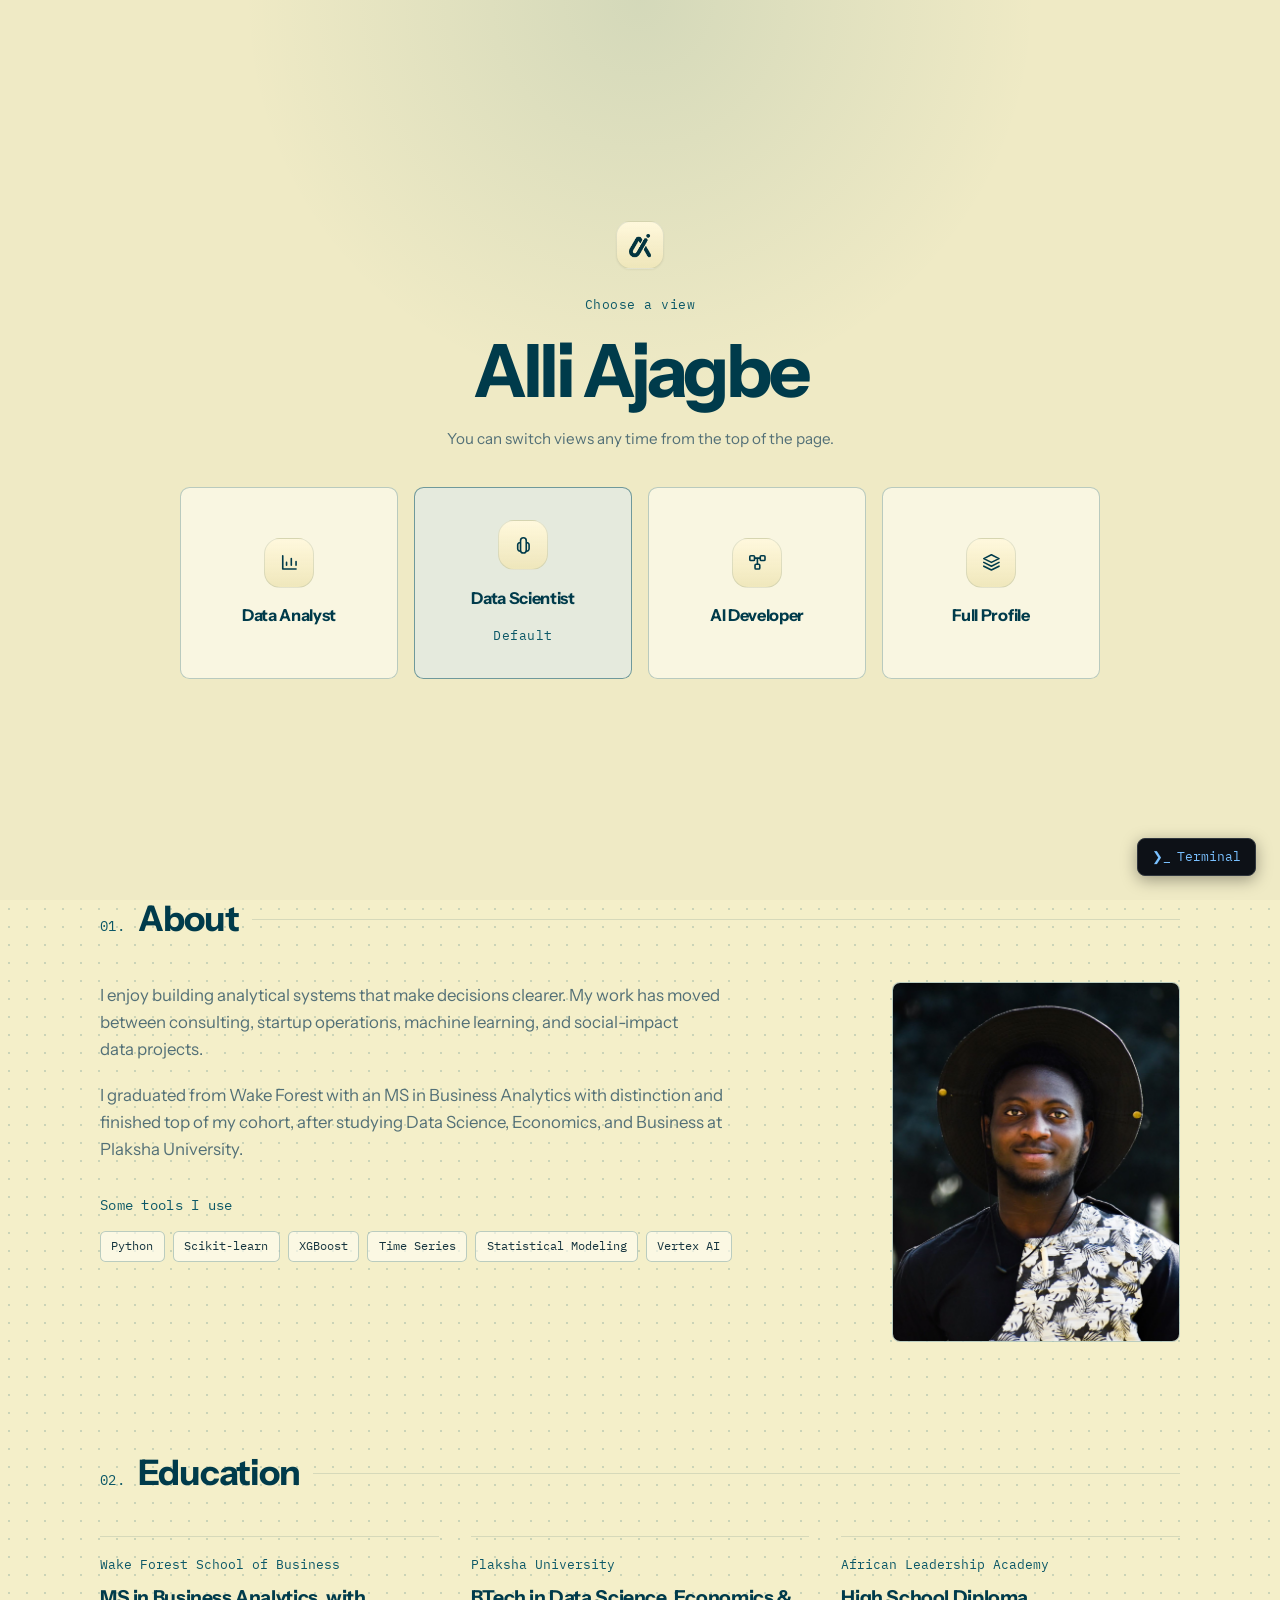
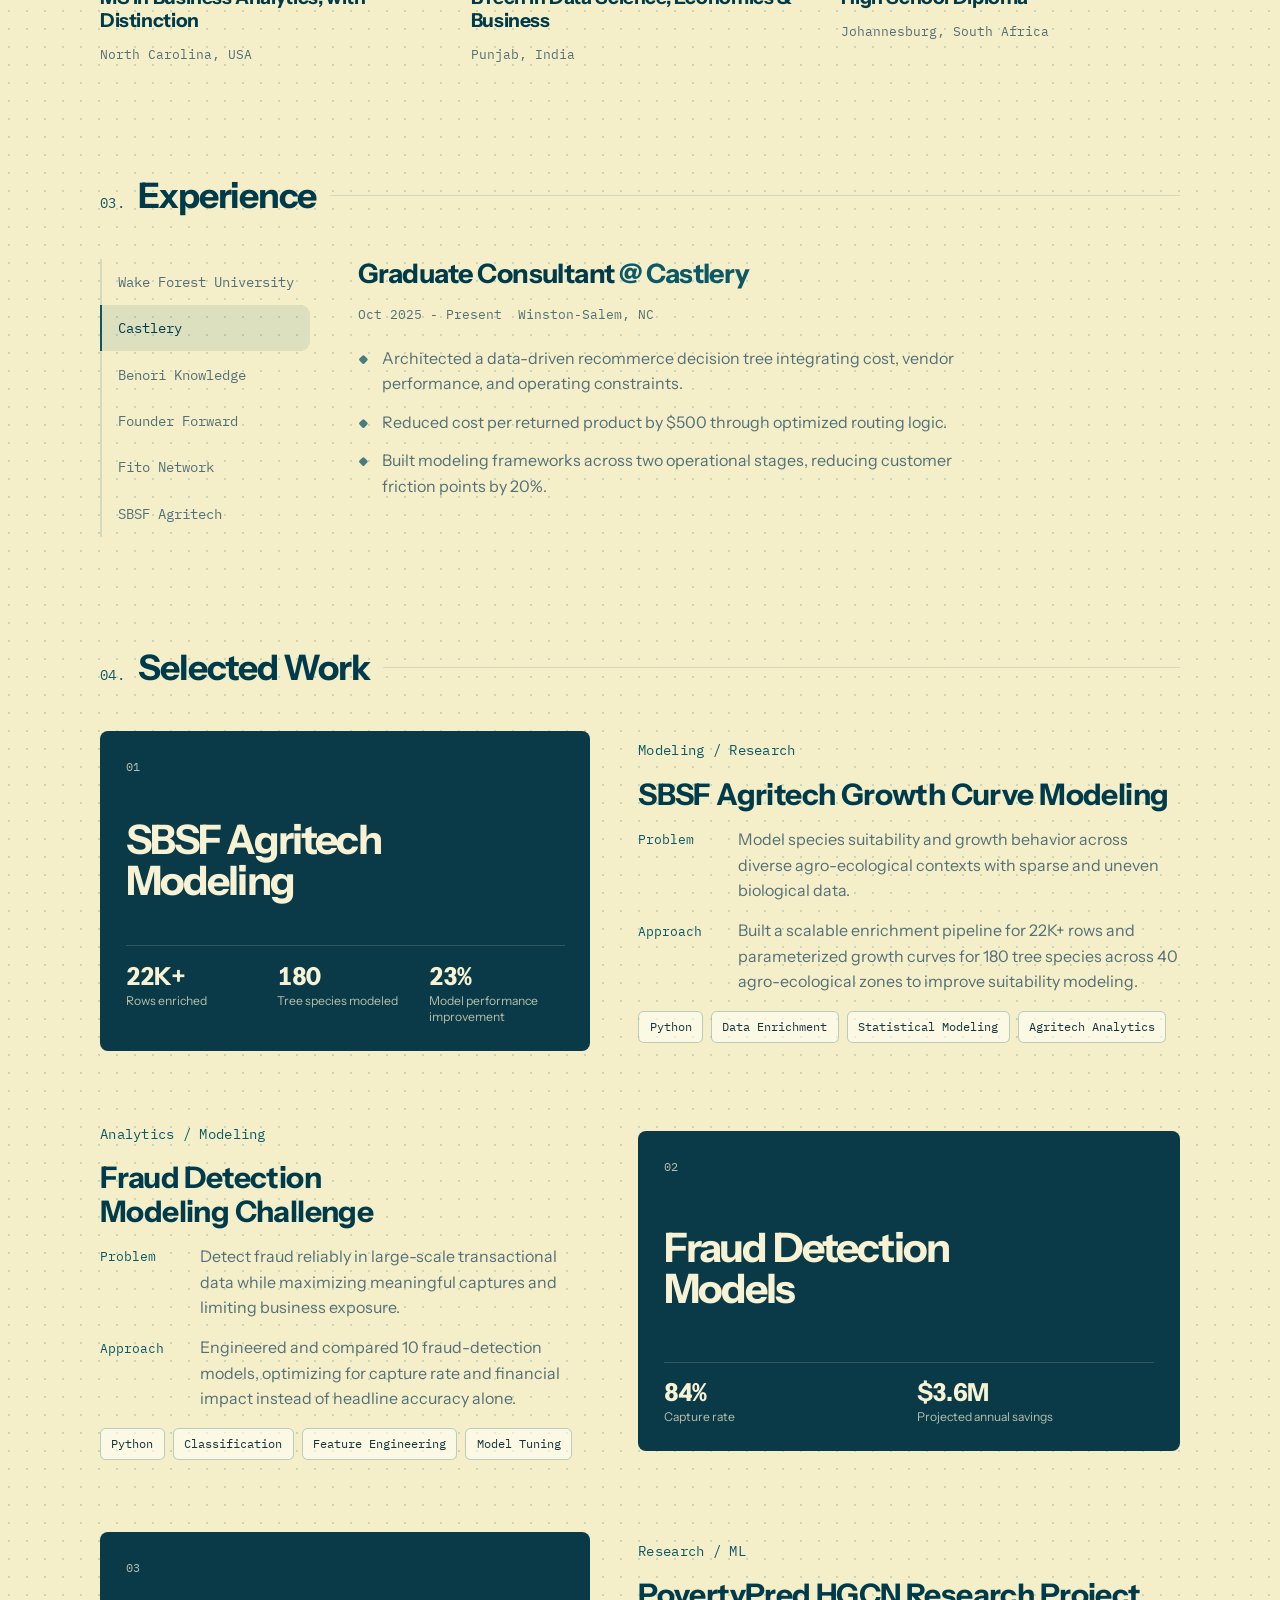
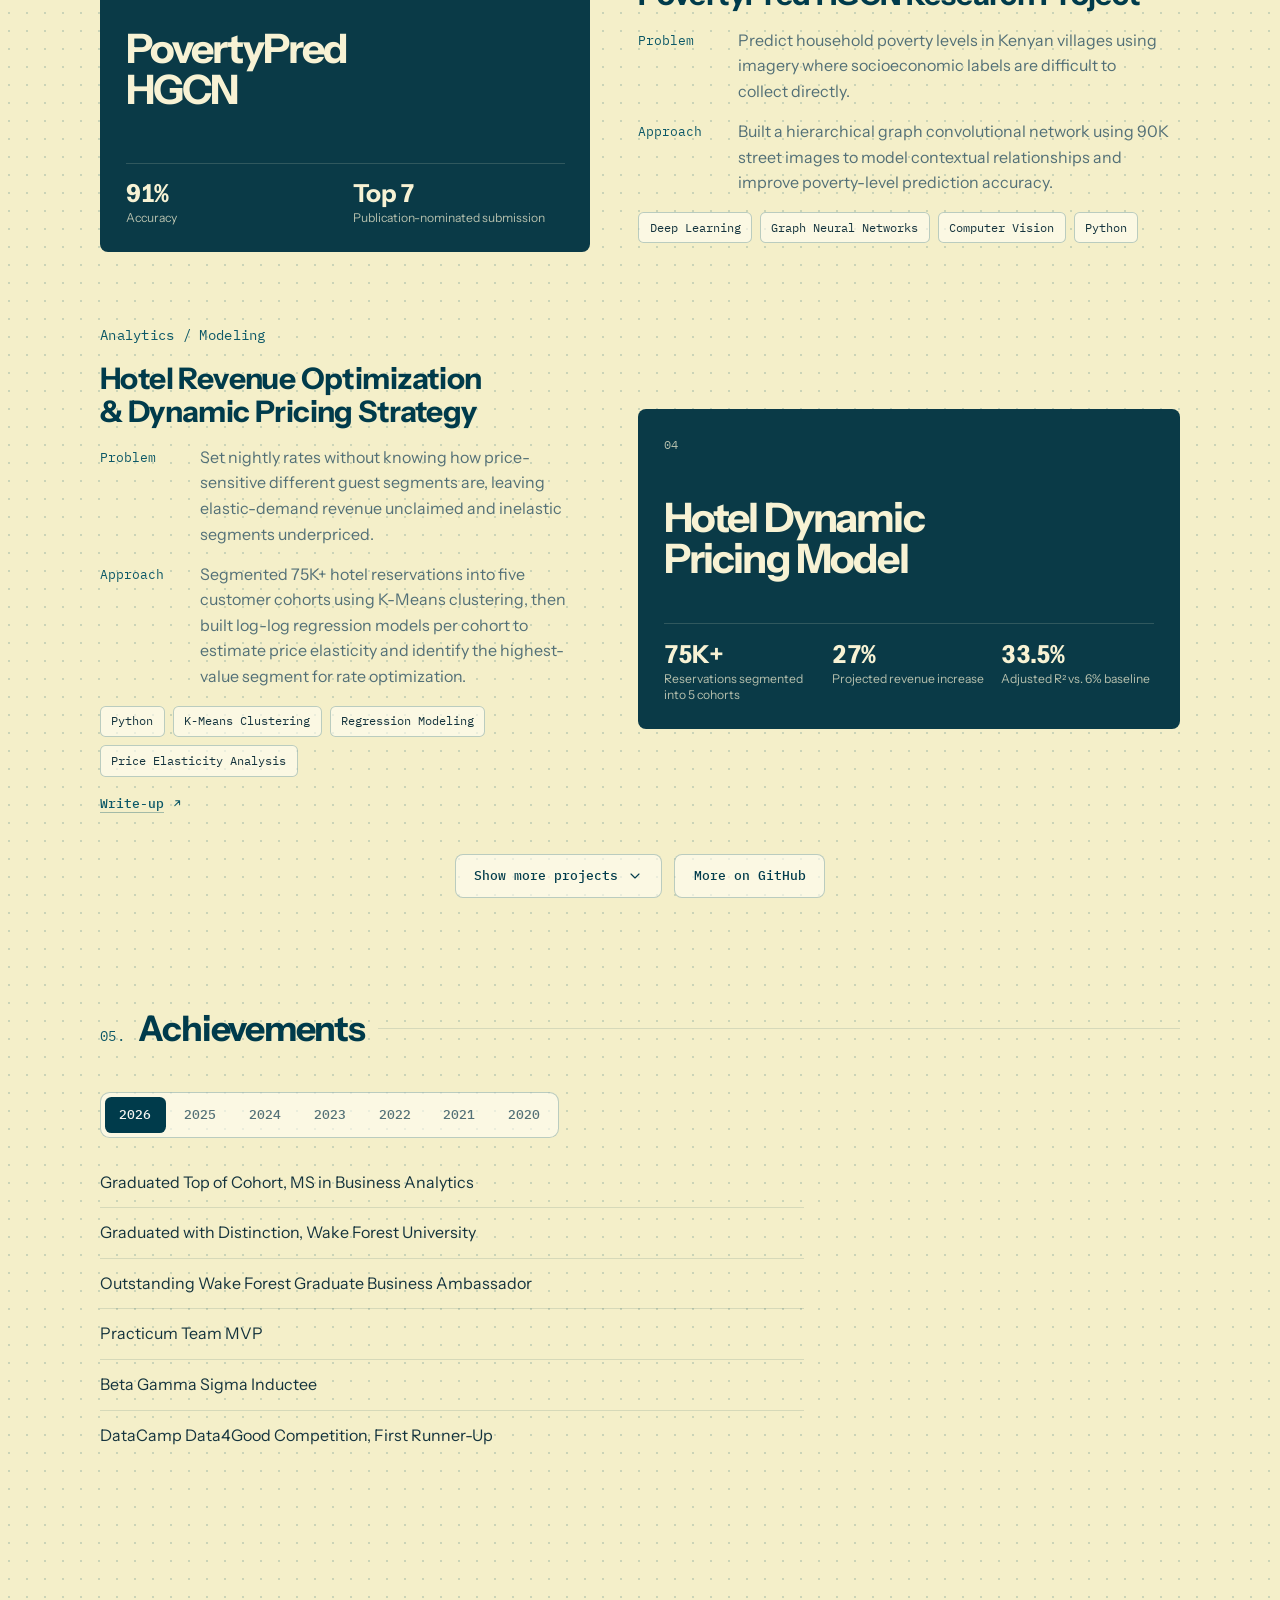
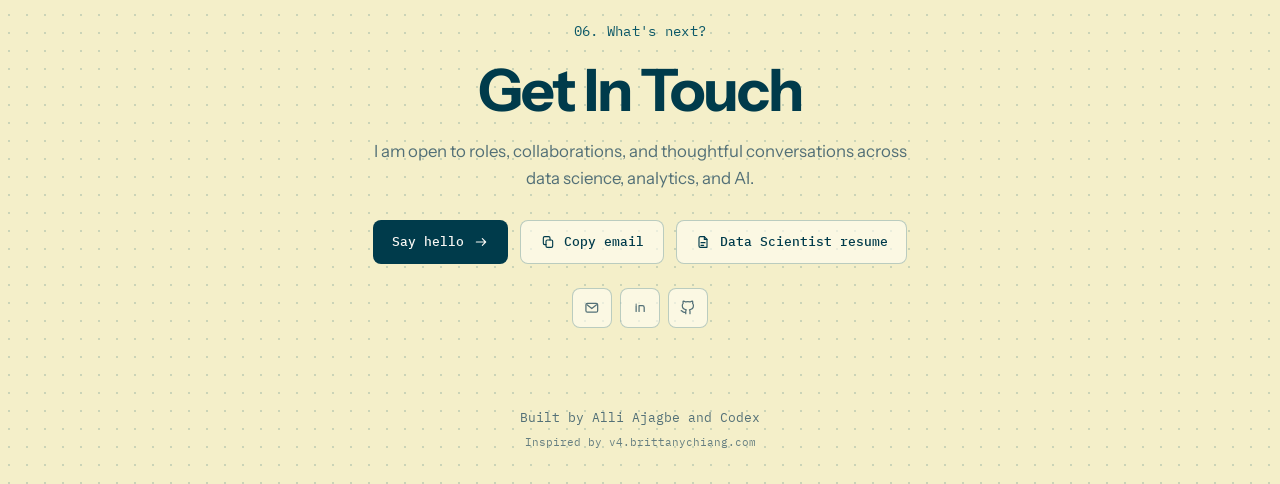
==== index.html @ 4faf4891 "Redesign home page with beUI-style components Port beui.dev patterns to vanilla CSS/JS: gliding tab " ====
<!DOCTYPE html>
<html lang="en">
  <head>
    <meta charset="UTF-8" />
    <meta name="viewport" content="width=device-width, initial-scale=1.0" />
    <meta
      name="description"
      content="Alli Ajagbe's portfolio - data science, analytics engineering, machine learning, and AI-driven decision systems."
    />
    <meta name="theme-color" content="#F4EFC9" />
    <title>Alli Ajagbe | Data Scientist, Analytics & AI Developer</title>
    <link rel="canonical" href="https://alliajagbe.github.io/" />
    <link rel="apple-touch-icon" href="/assets/apple-touch-icon.png?v=20260713a" />
    <link rel="manifest" href="/site.webmanifest" />
    <meta property="og:type" content="website" />
    <meta property="og:site_name" content="Alli Ajagbe" />
    <meta property="og:title" content="Alli Ajagbe | Data Scientist, Analytics & AI Developer" />
    <meta property="og:description" content="Alli Ajagbe's portfolio - data science, analytics engineering, machine learning, and AI-driven decision systems." />
    <meta property="og:url" content="https://alliajagbe.github.io/" />
    <meta property="og:image" content="https://alliajagbe.github.io/assets/el%20presidente.jpg?v=20260428a" />
    <meta property="og:image:width" content="1470" />
    <meta property="og:image:height" content="1461" />
    <meta property="og:image:alt" content="Alli Ajagbe" />
    <meta name="twitter:card" content="summary_large_image" />
    <meta name="twitter:title" content="Alli Ajagbe | Data Scientist, Analytics & AI Developer" />
    <meta name="twitter:description" content="Alli Ajagbe's portfolio - data science, analytics engineering, machine learning, and AI-driven decision systems." />
    <meta name="twitter:image" content="https://alliajagbe.github.io/assets/el%20presidente.jpg?v=20260428a" />
    <link rel="preconnect" href="https://fonts.googleapis.com" />
    <link rel="preconnect" href="https://fonts.gstatic.com" crossorigin />
    <link
      href="https://fonts.googleapis.com/css2?family=IBM+Plex+Mono:wght@400;500&family=Instrument+Sans:wght@400;500;600;700&display=swap"
      rel="stylesheet"
    />
    <link rel="icon" type="image/png" href="/alliajagbe%20logo/2.png?v=20260404f" />
    <script>
      (() => {
        try {
          const storedTheme = localStorage.getItem("portfolio-theme");
          const prefersDark = window.matchMedia("(prefers-color-scheme: dark)").matches;
          document.documentElement.dataset.theme = storedTheme || (prefersDark ? "dark" : "light");
        } catch (error) {
          document.documentElement.dataset.theme = "light";
        }
      })();
    </script>
    <link rel="stylesheet" href="/styles.css?v=20261111b" />
  </head>
  <body data-page="home">
    <div class="site-shell">
      <div class="scroll-progress" aria-hidden="true"><span id="scroll-progress-bar"></span></div>
      <div class="brand-intro" id="brand-intro" aria-hidden="true">
        <div class="brand-intro__inner">
          <span class="brand-intro__halo" aria-hidden="true"></span>
          <div class="brand-intro__mark">
            <img src="/assets/logo-icon.png?v=20260404e" alt="Alli Ajagbe logo" />
          </div>
        </div>
      </div>

      <div class="mode-launch is-hidden" id="mode-launch" role="dialog" aria-modal="true" aria-labelledby="mode-launch-title">
        <div class="mode-launch__inner">
          <div class="mode-launch__brand">
            <span class="brand-mark">
              <img class="brand-logo" src="/assets/logo-icon.png?v=20260404e" alt="Alli Ajagbe logo" />
            </span>
          </div>
          <p class="mode-launch__eyebrow">Choose a view</p>
          <p class="mode-launch__title" id="mode-launch-title">Alli Ajagbe</p>
          <p class="mode-launch__hint">You can switch views any time from the top of the page.</p>
          <div class="mode-launch__grid" id="mode-launch-grid"></div>
        </div>
      </div>

      <header class="topbar" id="topbar">
        <div class="topbar__bar">
          <a class="topbar__brand" href="#top" aria-label="Back to top">
            <img id="brand-logo" src="/assets/logo-icon.png?v=20260404e" alt="Alli Ajagbe logo" />
          </a>

          <nav class="topbar__nav" id="primary-navigation" aria-label="Primary navigation">
            <a href="#about" class="topbar__link" data-section="about">About</a>
            <a href="#education" class="topbar__link" data-section="education">Education</a>
            <a href="#experience" class="topbar__link" data-section="experience">Experience</a>
            <a href="#work" class="topbar__link" data-section="work">Work</a>
            <a href="#achievements" class="topbar__link" data-section="achievements">Achievements</a>
            <a href="#contact" class="topbar__link" data-section="contact">Contact</a>
          </nav>

          <div class="topbar__actions">
            <button class="topbar__search" id="palette-trigger" type="button" aria-haspopup="dialog" aria-label="Open command menu">
              <svg viewBox="0 0 24 24" aria-hidden="true"><circle cx="11" cy="11" r="5.8" fill="none" stroke="currentColor" stroke-width="1.7"/><path d="m19 19-3.4-3.4" fill="none" stroke="currentColor" stroke-linecap="round" stroke-width="1.7"/></svg>
              <span class="topbar__search-label">Search</span>
              <kbd class="be-kbd" id="palette-shortcut">⌘K</kbd>
            </button>
            <button class="be-icon-btn" id="theme-toggle" type="button" aria-pressed="false" aria-label="Activate dark mode">
              <span class="theme-icon" aria-hidden="true">
                <svg class="theme-icon__moon" viewBox="0 0 24 24"><path d="M20 14.5A8 8 0 0 1 9.5 4a8 8 0 1 0 10.5 10.5Z" fill="none" stroke="currentColor" stroke-linecap="round" stroke-linejoin="round" stroke-width="1.7"/></svg>
                <svg class="theme-icon__sun" viewBox="0 0 24 24"><circle cx="12" cy="12" r="4" fill="none" stroke="currentColor" stroke-width="1.7"/><path d="M12 3v2m0 14v2M3 12h2m14 0h2M5.6 5.6 7 7m10 10 1.4 1.4M5.6 18.4 7 17M17 7l1.4-1.4" fill="none" stroke="currentColor" stroke-linecap="round" stroke-width="1.7"/></svg>
              </span>
            </button>
            <a class="be-btn be-btn--primary be-btn--sm" id="home-resume-button" href="/resume/AlliAjagbeDataScientistResume.pdf" target="_blank" rel="noreferrer">Resume</a>
            <button class="be-icon-btn topbar__menu" id="topbar-menu" type="button" aria-expanded="false" aria-controls="primary-navigation" aria-label="Open menu">
              <span class="topbar__burger" aria-hidden="true"></span>
            </button>
          </div>
        </div>
      </header>

      <main class="editor-home" id="top">
        <aside class="edge-rail edge-rail--left" id="home-social-rail" aria-label="Social links"></aside>
        <aside class="edge-rail edge-rail--right" id="home-email-rail" aria-label="Email"></aside>

        <section class="editor-home__hero" aria-labelledby="home-title">
          <div class="container editor-home__container">
            <div class="editor-home__hero-inner">
              <div class="view-switch">
                <span class="view-switch__label" id="view-switch-label">View as</span>
                <div class="be-tabs" id="home-mode-tabs" role="radiogroup" aria-labelledby="view-switch-label"></div>
              </div>
              <div class="editor-home__hero-copy" id="home-hero-copy"></div>
            </div>
          </div>
        </section>

        <section class="editor-home__section" id="about" aria-labelledby="about-title">
          <div class="container editor-home__container">
            <div class="editor-home__heading">
              <p class="editor-home__number">01.</p>
              <h2 id="about-title">About</h2>
              <span class="editor-home__line" aria-hidden="true"></span>
            </div>
            <div class="editor-home__about-grid">
              <div class="editor-home__about-main">
                <div class="editor-home__copy" id="home-about-copy"></div>
                <div class="editor-home__tech">
                  <p class="editor-home__eyebrow">Some tools I use</p>
                  <div class="be-chips" id="home-about-tech"></div>
                </div>
              </div>
              <div class="editor-home__aside" id="home-about-aside"></div>
            </div>
          </div>
        </section>

        <section class="editor-home__section" id="education" aria-labelledby="education-title">
          <div class="container editor-home__container">
            <div class="editor-home__heading">
              <p class="editor-home__number">02.</p>
              <h2 id="education-title">Education</h2>
              <span class="editor-home__line" aria-hidden="true"></span>
            </div>
            <div class="editor-home__education-list" id="home-education-list"></div>
          </div>
        </section>

        <section class="editor-home__section" id="experience" aria-labelledby="experience-title">
          <div class="container editor-home__container">
            <div class="editor-home__heading">
              <p class="editor-home__number">03.</p>
              <h2 id="experience-title">Experience</h2>
              <span class="editor-home__line" aria-hidden="true"></span>
            </div>
            <div class="editor-home__experience-grid">
              <div class="be-vtabs" id="home-experience-tabs" role="tablist" aria-label="Experience" aria-orientation="vertical"></div>
              <div class="editor-home__tab-panel" id="home-experience-panel" role="tabpanel" aria-live="polite"></div>
            </div>
          </div>
        </section>

        <section class="editor-home__section" id="work" aria-labelledby="work-title">
          <div class="container editor-home__container">
            <div class="editor-home__heading">
              <p class="editor-home__number">04.</p>
              <h2 id="work-title">Selected Work</h2>
              <span class="editor-home__line" aria-hidden="true"></span>
            </div>
            <div class="editor-home__featured-work" id="home-featured-work"></div>
            <div class="be-collapse" id="home-more-work" inert>
              <div class="be-collapse__inner" id="home-more-work-inner"></div>
            </div>
            <div class="editor-home__actions">
              <button class="be-btn" id="home-work-toggle" type="button" aria-expanded="false" aria-controls="home-more-work">
                <span id="home-work-toggle-label">Show more projects</span>
                <svg class="be-chevron" viewBox="0 0 24 24" aria-hidden="true"><path d="m6 9 6 6 6-6" fill="none" stroke="currentColor" stroke-linecap="round" stroke-linejoin="round" stroke-width="1.7"/></svg>
              </button>
              <a class="be-btn" href="https://github.com/alliajagbe" target="_blank" rel="noreferrer">More on GitHub</a>
            </div>
          </div>
        </section>

        <section class="editor-home__section" id="achievements" aria-labelledby="achievements-title">
          <div class="container editor-home__container">
            <div class="editor-home__heading">
              <p class="editor-home__number">05.</p>
              <h2 id="achievements-title">Achievements</h2>
              <span class="editor-home__line" aria-hidden="true"></span>
            </div>
            <div class="editor-home__achievements">
              <div class="be-tabs" id="home-achievement-tabs" role="tablist" aria-label="Achievements by year"></div>
              <div class="editor-home__achievement-panel" id="home-achievement-panel" role="tabpanel" aria-live="polite"></div>
            </div>
          </div>
        </section>

        <section class="editor-home__section editor-home__section--contact" id="contact" aria-labelledby="contact-title">
          <div class="container editor-home__container editor-home__container--narrow">
            <div class="editor-home__contact" id="home-contact-copy"></div>
          </div>
        </section>
      </main>

      <button class="terminal-fab" id="terminal-fab" type="button" aria-label="Open terminal" aria-expanded="false" aria-controls="terminal-widget">
        <span aria-hidden="true">❯_</span> Terminal
      </button>
      <div class="terminal-popup" id="terminal-widget" hidden></div>

      <footer class="site-footer site-footer--minimal">
        <div class="container site-footer--minimal__inner">
          <p>Built by <span id="footer-year-name">Alli Ajagbe</span> and Codex</p>
          <p class="site-footer--minimal__subline">Inspired by v4.brittanychiang.com</p>
        </div>
      </footer>
    </div>

    <script src="/content.js?v=20261111b" defer></script>
    <script src="/script.js?v=20261111b" defer></script>
  </body>
</html>
---- styles.css ----
:root {
  color-scheme: light;
  --bg: #f4efc9;
  --bg-elevated: rgba(252, 249, 233, 0.82);
  --surface: rgba(255, 252, 238, 0.92);
  --surface-strong: rgba(255, 253, 244, 0.98);
  --surface-soft: rgba(250, 246, 225, 0.78);
  --text: #14333d;
  --text-soft: #537077;
  --heading: #003b4b;
  --accent: #0c5867;
  --accent-strong: #003b4b;
  --accent-soft: rgba(12, 88, 103, 0.1);
  --border: rgba(0, 59, 75, 0.12);
  --paper-beige: linear-gradient(180deg, rgba(255, 248, 220, 0.98), rgba(239, 230, 185, 0.94));
  --paper-border: color-mix(in srgb, var(--border) 65%, rgba(0, 59, 75, 0.08));
  --shadow: 0 1px 2px rgba(0, 34, 45, 0.06);
  --shadow-hover: 0 8px 24px rgba(0, 34, 45, 0.1);
  --radius-xl: 26px;
  --radius-lg: 18px;
  --radius-md: 14px;
  --radius-sm: 10px;
  --container: min(1040px, calc(100vw - 2.5rem));
  --header-height: 78px;
  --transition: 180ms ease;
  --button-primary-text: #f8f7f3;
}

[data-theme="dark"] {
  color-scheme: dark;
  --bg: #07151b;
  --bg-elevated: rgba(8, 20, 26, 0.9);
  --surface: rgba(10, 22, 28, 0.94);
  --surface-strong: rgba(13, 28, 36, 0.98);
  --surface-soft: rgba(11, 23, 29, 0.86);
  --text: #e8f1ef;
  --text-soft: #97adb1;
  --heading: #f9f5de;
  --accent: #6faab0;
  --accent-strong: #b8d8da;
  --accent-soft: rgba(111, 170, 176, 0.14);
  --border: rgba(184, 216, 218, 0.16);
  --shadow: 0 1px 2px rgba(1, 8, 11, 0.32);
  --shadow-hover: 0 10px 28px rgba(1, 8, 11, 0.4);
  --button-primary-text: #07151b;
}

*,
*::before,
*::after {
  box-sizing: border-box;
}

html {
  scroll-behavior: smooth;
}

body {
  margin: 0;
  min-width: 320px;
  background-color: var(--bg);
  background-image: radial-gradient(circle, rgba(12, 88, 103, 0.18) 1px, transparent 1px);
  background-size: 18px 18px;
  color: var(--text);
  font-family: "Instrument Sans", sans-serif;
  line-height: 1.6;
  transition: background-color var(--transition), color var(--transition);
}

[data-theme="dark"] body {
  background-color: var(--bg);
  background-image: radial-gradient(circle, rgba(111, 170, 176, 0.15) 1px, transparent 1px);
  background-size: 18px 18px;
}

body.mobile-nav-open {
  overflow: hidden;
}

body.brand-intro-open {
  overflow: hidden;
}

a {
  color: inherit;
  text-decoration: none;
}

button,
input,
textarea {
  font: inherit;
}

img {
  display: block;
  max-width: 100%;
}

h1,
h2,
h3,
h4,
p {
  margin: 0;
}

h1,
h2,
h3,
h4 {
  color: var(--heading);
  line-height: 1.08;
}

h1 {
  font-size: clamp(2.7rem, 2rem + 2.6vw, 4.4rem);
  letter-spacing: -0.045em;
}

h2 {
  font-size: clamp(1.75rem, 1.45rem + 1.2vw, 2.6rem);
  letter-spacing: -0.035em;
}

h3 {
  font-size: clamp(1.08rem, 1rem + 0.3vw, 1.28rem);
  letter-spacing: -0.02em;
}

.site-shell {
  position: relative;
  overflow: clip;
}

.container {
  width: var(--container);
  margin: 0 auto;
}

.site-header {
  position: sticky;
  top: 0;
  z-index: 20;
  background: color-mix(in srgb, var(--bg-elevated) 97%, var(--bg));
  border-bottom: 1px solid var(--border);
}

.header-inner {
  min-height: var(--header-height);
  display: flex;
  align-items: center;
  justify-content: space-between;
  gap: 1rem;
}

.brand {
  display: inline-flex;
  align-items: center;
  gap: 0.75rem;
  color: var(--heading);
}

.brand-mark {
  width: 3rem;
  height: 3rem;
  display: inline-grid;
  place-items: center;
  padding: 0.32rem;
  border-radius: 0.9rem;
  background: var(--paper-beige);
  border: 1px solid var(--paper-border);
  box-shadow: var(--shadow);
}

.brand-logo {
  width: 100%;
  height: 100%;
  object-fit: contain;
}

.brand-name-group {
  display: grid;
  gap: 0.12rem;
}

.brand-name {
  font-size: 1rem;
  font-weight: 800;
}

.brand-tag,
.section-label,
.footer-heading,
.timeline-dates,
.metric-label,
.contact-method__label {
  font-family: "IBM Plex Mono", monospace;
  font-size: 0.76rem;
  letter-spacing: 0.08em;
  text-transform: uppercase;
  color: var(--accent);
}

.brand-tag {
  font-size: 0.66rem;
}

.site-nav {
  display: inline-flex;
  align-items: center;
  gap: 0.25rem;
  padding: 0;
  background: transparent;
  border: 0;
  border-radius: 0;
  box-shadow: none;
}

.mobile-nav-toggle {
  display: none;
  align-items: center;
  gap: 0.55rem;
  min-height: 2.9rem;
  padding: 0.65rem 0.85rem;
  border: 1px solid var(--border);
  border-radius: 0.8rem;
  background: var(--surface);
  color: var(--heading);
  cursor: pointer;
}

.mobile-nav-toggle:hover,
.mobile-nav-toggle:focus-visible {
  outline: none;
  background: var(--surface-strong);
}

.mobile-nav-toggle__icon {
  position: relative;
  width: 1rem;
  height: 0.8rem;
  display: inline-block;
  border-top: 1.8px solid currentColor;
  border-bottom: 1.8px solid currentColor;
}

.mobile-nav-toggle__icon::before {
  content: "";
  position: absolute;
  left: 0;
  right: 0;
  top: calc(50% - 0.9px);
  border-top: 1.8px solid currentColor;
}

.mobile-nav-toggle__label {
  font-family: "IBM Plex Mono", monospace;
  font-size: 0.8rem;
}

.nav-link {
  padding: 0.62rem 0.84rem;
  border-radius: 0.8rem;
  color: var(--text-soft);
  font-size: 0.92rem;
  font-weight: 600;
  transition: background-color var(--transition), color var(--transition), transform var(--transition);
}

.nav-link:hover,
.nav-link:focus-visible,
.nav-link.is-active {
  background: var(--surface-strong);
  color: var(--heading);
  outline: none;
}

.theme-toggle {
  display: inline-flex;
  align-items: center;
  gap: 0.7rem;
  padding: 0.48rem 0.72rem;
  border: 1px solid var(--border);
  border-radius: 0.85rem;
  background: var(--surface);
  color: var(--heading);
  cursor: pointer;
  box-shadow: none;
}

.theme-toggle:hover,
.theme-toggle:focus-visible {
  transform: translateY(-1px);
  outline: none;
}

.theme-toggle__track {
  width: 3.2rem;
  height: 1.8rem;
  display: inline-flex;
  align-items: center;
  padding: 0.18rem;
  border-radius: 999px;
  background: color-mix(in srgb, var(--accent) 18%, var(--surface-strong));
}

.theme-toggle__thumb {
  width: 1.35rem;
  height: 1.35rem;
  border-radius: 50%;
  background: linear-gradient(135deg, var(--surface-strong), color-mix(in srgb, var(--accent) 24%, white));
  box-shadow: 0 6px 16px rgba(0, 0, 0, 0.18);
  transition: transform var(--transition);
}

[data-theme="dark"] .theme-toggle__thumb {
  transform: translateX(1.35rem);
}

.theme-toggle__label {
  font-size: 0.88rem;
  font-weight: 800;
}

.section {
  padding: 4.1rem 0;
}

.section-tight {
  padding-top: 1.5rem;
}

.page-hero {
  padding-bottom: 2rem;
}

.page-hero__content,
.section-heading {
  display: grid;
  gap: 0.6rem;
  max-width: 42rem;
}

.section-description,
.hero-summary,
.hero-tagline,
.detail-copy,
.project-summary,
.snapshot-copy,
.metric-copy,
.feature-card p,
#footer-note,
#footer-meta {
  color: var(--text-soft);
}

.home-document__column {
  max-width: 47rem;
  display: grid;
  gap: 2.35rem;
}

[hidden] {
  display: none !important;
}

.home-section {
  display: grid;
  gap: 1.15rem;
  padding-top: 1.1rem;
  border-top: 1px solid var(--border);
}

.home-section--hero,
.home-section--callout,
.home-section--cta {
  padding-top: 0;
  border-top: 0;
}

.home-accordion {
  display: grid;
  gap: 0.9rem;
}

.home-accordion__button {
  width: 100%;
  display: flex;
  align-items: flex-start;
  justify-content: space-between;
  gap: 1rem;
  padding: 0;
  border: 0;
  background: transparent;
  color: inherit;
  text-align: left;
  cursor: pointer;
}

.home-accordion__heading {
  display: grid;
  gap: 0.45rem;
}

.home-accordion__meta {
  display: inline-flex;
  align-items: center;
  gap: 0.75rem;
  color: var(--text-soft);
  font-size: 0.9rem;
  white-space: nowrap;
}

.home-accordion__caret {
  width: 1rem;
  height: 1rem;
  transition: transform var(--transition);
}

.home-accordion__panel {
  display: grid;
  gap: 0.9rem;
  max-height: 0;
  overflow: hidden;
  opacity: 0;
  transition: max-height 280ms ease, opacity 220ms ease, padding-top 220ms ease;
}

.home-accordion.is-open .home-accordion__panel {
  max-height: 120rem;
  opacity: 1;
  padding-top: 0.2rem;
}

.home-accordion.is-open .home-accordion__caret {
  transform: rotate(90deg);
}

.home-accordion__button:focus-visible {
  outline: 2px solid color-mix(in srgb, var(--accent) 30%, transparent);
  outline-offset: 6px;
  border-radius: 0.5rem;
}

.editorial-heading,
.editorial-entry__body,
.editorial-record,
.editorial-note,
.editorial-callout,
.editorial-projects,
.editorial-list {
  display: grid;
  gap: 0.85rem;
}

.editorial-paragraph {
  max-width: 40rem;
  color: var(--text-soft);
  font-size: 1.03rem;
}

.editorial-kicker-row {
  display: inline-flex;
  align-items: center;
  gap: 0.7rem;
  flex-wrap: wrap;
}

.editorial-kicker-sep {
  width: 1.65rem;
  height: 1px;
  background: color-mix(in srgb, var(--accent) 30%, transparent);
}

.editorial-kicker-name {
  font-size: 0.94rem;
  font-weight: 700;
  color: var(--heading);
}

.home-choice-grid {
  display: grid;
  grid-template-columns: repeat(4, minmax(0, 1fr));
  gap: 0.9rem;
  width: 100%;
  max-width: 48rem;
  margin: 0 auto;
}

.home-choice-card {
  display: grid;
  align-content: center;
  justify-items: center;
  gap: 0.9rem;
  min-height: 12rem;
  padding: 1.1rem;
  border: 1px solid var(--border);
  border-radius: 1.1rem;
  background: color-mix(in srgb, var(--surface) 94%, transparent);
  color: var(--heading);
  text-align: center;
  cursor: pointer;
  transition: border-color var(--transition), background-color var(--transition), transform var(--transition);
}

.home-choice-card:hover,
.home-choice-card:focus-visible,
.home-choice-card.is-active {
  background: var(--surface-strong);
  border-color: color-mix(in srgb, var(--accent) 34%, var(--border));
  outline: none;
}

.home-choice-card__icon {
  width: 3rem;
  height: 3rem;
  display: inline-flex;
  align-items: center;
  justify-content: center;
  padding: 0.72rem;
  border-radius: 1rem;
  background: var(--paper-beige);
  border: 1px solid var(--paper-border);
  color: var(--accent-strong);
}

.home-choice-card__icon svg {
  width: 100%;
  height: 100%;
}

.home-choice-card__label {
  font-size: 1rem;
  font-weight: 800;
  letter-spacing: -0.02em;
}

.home-selected-summary {
  display: grid;
  gap: 1.15rem;
}

.home-selected-summary__topline {
  display: flex;
  align-items: center;
  justify-content: space-between;
  gap: 1rem;
}

.home-selected-summary__tagline {
  max-width: 36rem;
}

.home-selected-summary__modes {
  display: flex;
  flex-wrap: wrap;
  gap: 0.6rem;
}

.home-mode-pill {
  display: inline-flex;
  align-items: center;
  min-height: 2.4rem;
  padding: 0.55rem 0.82rem;
  border: 1px solid transparent;
  border-radius: 999px;
  background: transparent;
  color: var(--text-soft);
  font-size: 0.9rem;
  font-weight: 700;
  cursor: pointer;
  transition: color var(--transition), border-color var(--transition), background-color var(--transition);
}

.home-mode-pill:hover,
.home-mode-pill:focus-visible,
.home-mode-pill.is-active {
  color: var(--heading);
  border-color: color-mix(in srgb, var(--accent) 20%, var(--border));
  background: color-mix(in srgb, var(--surface) 86%, transparent);
  outline: none;
}

.text-link--button {
  padding: 0;
  border: 0;
  background: transparent;
  cursor: pointer;
}

.editorial-meta {
  display: flex;
  flex-wrap: wrap;
  gap: 0.7rem 1rem;
  color: var(--text-soft);
  font-size: 0.94rem;
}

.editorial-meta span {
  position: relative;
}

.editorial-meta span:not(:last-child)::after {
  content: "•";
  margin-left: 1rem;
  color: color-mix(in srgb, var(--text-soft) 60%, transparent);
}

.editorial-metrics,
.editorial-projects,
.editorial-records {
  display: grid;
  gap: 0.9rem;
}

.editorial-list {
  gap: 0;
  border-top: 1px solid var(--border);
}

.editorial-entry {
  display: grid;
  grid-template-columns: auto 1fr;
  gap: 1rem;
  padding: 1rem 0;
  border-bottom: 1px solid var(--border);
}

.editorial-note,
.editorial-record,
.project-card--editorial {
  padding: 1rem 0 0;
  border-top: 1px solid var(--border);
}

.home-document:not(.home-document--chooser) .home-document__column {
  gap: 3rem;
}

.home-document:not(.home-document--chooser) .home-section {
  gap: 0;
  padding-top: 0;
  border-top: 0;
}

.home-stack-section,
.home-connect,
.home-project-list,
.home-record-list {
  display: grid;
}

.home-stack-section {
  gap: 1.2rem;
}

.home-stack-heading {
  display: flex;
  align-items: flex-end;
  justify-content: space-between;
  gap: 1rem;
}

.home-stack-heading h2,
.home-connect h2 {
  font-size: clamp(1.4rem, 1.18rem + 0.75vw, 2rem);
}

.home-stack-meta {
  color: var(--text-soft);
  font-size: 0.92rem;
  white-space: nowrap;
}

.home-project-list,
.home-record-list {
  gap: 1rem;
}

.home-project-item,
.editorial-note--inline,
.editorial-record {
  display: grid;
  gap: 0.72rem;
  padding-top: 1rem;
  border-top: 1px solid var(--border);
}

.home-project-item h3,
.editorial-note--inline h3,
.editorial-record h3 {
  font-size: 1.16rem;
}

.home-connect {
  gap: 1rem;
}

.panel-brand--compact {
  padding-bottom: 0;
  border-bottom: 0;
}

.panel-logo-shell--compact {
  width: 4.2rem;
  height: 4.2rem;
  padding: 0.42rem;
}

.editorial-records {
  gap: 0;
}

.editorial-callout {
  padding: 1.2rem 1.25rem;
  background: var(--surface-soft);
  border: 1px solid var(--border);
  border-radius: var(--radius-md);
}

.editorial-callout--outcomes {
  gap: 1.1rem;
}

.hero-layout,
.two-up-grid,
.split-layout {
  display: grid;
  gap: 1.5rem;
  grid-template-columns: repeat(2, minmax(0, 1fr));
}

#services-fit {
  grid-template-columns: minmax(0, 1fr);
}

#services-fit .detail-card {
  width: 100%;
  margin: 0 auto;
}

.split-layout {
  align-items: start;
}

.hero-copy,
.hero-panel,
.feature-card,
.project-card,
.snapshot-card,
.detail-card,
.metric-card,
.cta-band,
.contact-method,
.timeline-item,
.achievement-card,
.flow-step,
.lens-card {
  position: relative;
  background: var(--surface);
  border: 1px solid var(--border);
  border-radius: var(--radius-lg);
  box-shadow: none;
  transition: transform var(--transition), box-shadow var(--transition), border-color var(--transition), background-color var(--transition);
}

.hero-copy,
.hero-panel,
.detail-card,
.snapshot-card,
.cta-band {
  padding: clamp(1.45rem, 1.1rem + 1vw, 2rem);
}

.hero-copy {
  display: grid;
  gap: 1.1rem;
  min-height: 22rem;
  align-content: center;
  padding: 0;
  background: transparent;
  border: 0;
  box-shadow: none;
}

.hero--document {
  padding-bottom: 3.25rem;
}

h1,
.hero-copy h1 {
  font-size: clamp(2.2rem, 1.85rem + 1.45vw, 3.3rem);
}

.hero-wordmark-shell {
  width: fit-content;
  max-width: min(100%, 22rem);
  padding: 0.72rem 0.9rem;
  border-radius: 1rem;
  background: var(--paper-beige);
  border: 1px solid var(--paper-border);
  box-shadow: none;
}

.hero-wordmark {
  width: auto;
  max-width: 100%;
  height: 4rem;
  object-fit: contain;
}

.hero-panel {
  display: grid;
  gap: 0.9rem;
  align-content: start;
  background: var(--surface-soft);
}

.hero-role {
  font-size: clamp(1.12rem, 1rem + 0.55vw, 1.42rem);
  font-weight: 800;
}

.hero-tagline {
  max-width: 38rem;
  font-size: clamp(1.08rem, 1rem + 0.45vw, 1.26rem);
}

.hero-summary {
  max-width: 36rem;
  font-size: 1rem;
}

.hero-signals,
.hero-meta,
.chip-list,
.project-metrics,
.cta-actions,
.footer-links {
  display: flex;
  flex-wrap: wrap;
  gap: 0.65rem;
}

.signal-pill,
.tag,
.metric-pill {
  display: inline-flex;
  align-items: center;
  gap: 0.4rem;
  padding: 0.5rem 0.74rem;
  border-radius: 0.75rem;
  border: 1px solid var(--border);
  background: var(--surface-soft);
  color: var(--heading);
  font-size: 0.88rem;
  font-weight: 600;
}

.signal-pill {
  font-family: "IBM Plex Mono", monospace;
  font-size: 0.74rem;
  letter-spacing: 0.04em;
}

.hero-actions {
  display: flex;
  flex-wrap: wrap;
  gap: 0.85rem;
}

.button {
  display: inline-flex;
  align-items: center;
  justify-content: center;
  min-height: 2.9rem;
  padding: 0.8rem 1.02rem;
  border-radius: 0.85rem;
  border: 1px solid transparent;
  font-weight: 700;
  transition: transform var(--transition), box-shadow var(--transition), border-color var(--transition), background-color var(--transition);
}

.button:hover,
.button:focus-visible,
.text-link:hover,
.text-link:focus-visible,
.contact-method:hover,
.contact-method:focus-visible,
.footer-resume-link:hover,
.footer-resume-link:focus-visible,
.footer-links a:hover,
.footer-links a:focus-visible {
  transform: translateY(-1px);
  outline: none;
}

.button--primary {
  background: var(--heading);
  color: var(--button-primary-text);
  box-shadow: none;
}

.button--secondary {
  background: var(--surface);
  border-color: var(--border);
  color: var(--heading);
}

.panel-brand,
.card-topline,
.timeline-head {
  display: flex;
  align-items: center;
  justify-content: space-between;
  gap: 1rem;
}

.panel-brand {
  justify-content: flex-start;
  padding-bottom: 0.5rem;
  border-bottom: 1px solid var(--border);
}

.panel-logo-shell {
  width: 5.2rem;
  height: 5.2rem;
  padding: 0.56rem;
  border-radius: 1rem;
  background: var(--paper-beige);
  border: 1px solid var(--paper-border);
  box-shadow: none;
  flex-shrink: 0;
}

.panel-logo {
  width: 100%;
  height: 100%;
  object-fit: contain;
}

.metric-card,
.feature-card,
.project-card,
.snapshot-card,
.timeline-item,
.contact-method,
.achievement-card,
.flow-step,
.lens-card {
  padding: 1.3rem;
}

.metric-card,
.feature-card,
.project-card {
  border-top: 1px solid var(--border);
}

.metric-value {
  font-size: clamp(1.5rem, 1.25rem + 0.8vw, 2.1rem);
  font-weight: 800;
  letter-spacing: -0.04em;
  color: var(--heading);
}

.metric-copy {
  max-width: 18rem;
}

.card-grid {
  display: grid;
  gap: 1.2rem;
}

.card-grid--two {
  grid-template-columns: repeat(2, minmax(0, 1fr));
}

.card-grid--three {
  grid-template-columns: repeat(3, minmax(0, 1fr));
}

.card-grid--four {
  grid-template-columns: repeat(2, minmax(0, 1fr));
}

.lens-card {
  display: grid;
  gap: 1rem;
}

.lens-buttons {
  display: flex;
  flex-wrap: wrap;
  gap: 0.6rem;
}

.lens-button {
  border: 1px solid var(--border);
  background: color-mix(in srgb, var(--surface-strong) 90%, transparent);
  color: var(--text-soft);
  border-radius: 999px;
  padding: 0.58rem 0.9rem;
  cursor: pointer;
  font-weight: 700;
  transition: background-color var(--transition), color var(--transition), border-color var(--transition), transform var(--transition);
}

.lens-button:hover,
.lens-button:focus-visible,
.lens-button.is-active {
  color: var(--heading);
  background: var(--surface-strong);
  border-color: color-mix(in srgb, var(--accent) 32%, var(--border));
  outline: none;
}

.lens-panel {
  display: grid;
  grid-template-columns: auto 1fr;
  gap: 1rem;
  align-items: start;
  padding: 1rem;
  border-radius: var(--radius-md);
  background: var(--surface-soft);
  border: 1px solid var(--border);
}

.lens-panel__content {
  display: grid;
  gap: 0.7rem;
}

.metric-grid {
  display: grid;
  gap: 1rem;
  grid-template-columns: repeat(3, minmax(0, 1fr));
}

.feature-card {
  display: grid;
  gap: 0.9rem;
}

.feature-card--link,
.feature-card--process,
.feature-card--skill,
.feature-card--service {
  align-content: start;
}

.feature-icon,
.inline-icon,
.icon-badge {
  display: inline-flex;
  align-items: center;
  justify-content: center;
  color: var(--accent);
}

.feature-icon {
  width: 2.45rem;
  height: 2.45rem;
  padding: 0.56rem;
  border-radius: 0.75rem;
  background: var(--surface-soft);
  border: 1px solid var(--border);
}

.feature-icon--mode {
  width: 2.7rem;
  height: 2.7rem;
  border-radius: 0.9rem;
}

.inline-icon {
  width: 1.1rem;
  height: 1.1rem;
}

.icon-badge {
  width: 1.15rem;
  height: 1.15rem;
  flex-shrink: 0;
}

.feature-icon svg,
.inline-icon svg,
.icon-badge svg {
  width: 100%;
  height: 100%;
}

.text-link {
  display: inline-flex;
  align-items: center;
  gap: 0.4rem;
  color: var(--heading);
  font-weight: 800;
}

.text-link::after {
  content: ">";
  font-family: "IBM Plex Mono", monospace;
  font-size: 0.8rem;
  color: var(--accent);
}

.project-card {
  display: grid;
  gap: 0.9rem;
}

.project-card--interactive {
  align-content: start;
}

.project-card--compact .project-summary {
  max-width: 24rem;
}

.project-card--editorial {
  gap: 0.72rem;
  padding-left: 0;
  padding-right: 0;
  background: transparent;
  border-right: 0;
  border-left: 0;
  border-bottom: 0;
  border-radius: 0;
}

.project-metrics--compact .metric-pill {
  min-width: 0;
}

.metric-pill {
  flex-direction: column;
  align-items: flex-start;
  min-width: 9rem;
}

.filter-bar {
  display: flex;
  flex-wrap: wrap;
  gap: 0.7rem;
}

.filter-chip {
  border: 1px solid var(--border);
  background: var(--surface);
  color: var(--text-soft);
  border-radius: 0.72rem;
  padding: 0.58rem 0.82rem;
  cursor: pointer;
  font-weight: 600;
  transition: background-color var(--transition), color var(--transition), border-color var(--transition), transform var(--transition);
}

.filter-chip:hover,
.filter-chip:focus-visible,
.filter-chip.is-active {
  color: var(--heading);
  background: var(--surface-strong);
  border-color: color-mix(in srgb, var(--accent) 32%, var(--border));
  outline: none;
}

.project-toggle {
  width: fit-content;
  border: 1px solid var(--border);
  background: var(--surface);
  color: var(--heading);
  border-radius: 0.72rem;
  padding: 0.56rem 0.84rem;
  cursor: pointer;
  font-weight: 600;
  transition: background-color var(--transition), border-color var(--transition), transform var(--transition);
}

.project-toggle:hover,
.project-toggle:focus-visible {
  background: color-mix(in srgb, var(--surface-strong) 88%, transparent);
  border-color: color-mix(in srgb, var(--accent) 32%, var(--border));
  outline: none;
}

.project-detail {
  display: grid;
  gap: 0.8rem;
  max-height: 0;
  overflow: hidden;
  opacity: 0;
  transition: max-height 280ms ease, opacity 220ms ease, padding-top 220ms ease;
}

.project-card.is-expanded .project-detail {
  max-height: 18rem;
  opacity: 1;
  padding-top: 0.4rem;
}

.project-card.is-hidden {
  display: none;
}

.snapshot-meta,
.timeline-company {
  color: var(--text-soft);
  font-weight: 700;
}

.timeline-location {
  color: var(--text-soft);
  font-size: 0.95rem;
}

.timeline-wrap,
.achievement-stack {
  display: grid;
  gap: 1rem;
}

.timeline-item {
  padding-left: 1.2rem;
  border-left: 1px solid color-mix(in srgb, var(--text-soft) 28%, transparent);
  min-height: 6.8rem;
}

.timeline-item::before {
  content: "";
  position: absolute;
  left: -0.4rem;
  top: 1.45rem;
  width: 0.76rem;
  height: 0.76rem;
  border-radius: 50%;
  background: var(--accent);
}

.timeline-head {
  align-items: start;
}

.achievement-year {
  white-space: nowrap;
}

.achievement-stack {
  grid-template-columns: repeat(2, minmax(0, 1fr));
}

.achievement-card {
  display: grid;
  gap: 0.55rem;
  align-content: start;
}

.facts-list {
  display: grid;
  gap: 0.9rem;
}

.fact-item {
  display: flex;
  align-items: center;
  gap: 0.75rem;
  color: var(--heading);
  font-weight: 700;
}

.cta-band {
  display: flex;
  justify-content: space-between;
  gap: 1.5rem;
  align-items: center;
  background: var(--surface-soft);
}

#home-cta {
  padding: 1.35rem 1.4rem;
  border: 1px solid var(--border);
  border-radius: var(--radius-md);
  background: var(--surface-soft);
}

.flow-grid {
  position: relative;
  display: grid;
  gap: 1rem;
  grid-template-columns: repeat(3, minmax(0, 1fr));
  align-items: start;
}

.flow-step {
  position: relative;
  display: grid;
  grid-template-columns: 1fr;
  gap: 0.9rem;
  align-items: start;
  padding: 0;
  background: transparent;
  border: 0;
  border-radius: 0;
}

.flow-step__badge {
  position: relative;
  z-index: 1;
  width: 2.6rem;
  height: 2.6rem;
  display: grid;
  place-items: center;
  margin-top: 0;
  border-radius: 999px;
  background: var(--paper-beige);
  border: 1px solid var(--paper-border);
}

.flow-step__count {
  font-family: "IBM Plex Mono", monospace;
  font-size: 0.72rem;
  letter-spacing: 0.08em;
  text-transform: uppercase;
  color: var(--accent-strong);
}

.flow-step__content {
  display: grid;
  gap: 0.95rem;
  padding: 1rem 1.15rem 1.1rem;
  border: 1px solid var(--border);
  border-radius: 1rem;
  background: color-mix(in srgb, var(--surface) 94%, transparent);
  transition: border-color var(--transition), background-color var(--transition);
}

.flow-step__header {
  display: flex;
  align-items: center;
  gap: 0.9rem;
}

.flow-step__heading {
  display: grid;
  gap: 0.18rem;
}

.flow-step__label {
  font-family: "IBM Plex Mono", monospace;
  font-size: 0.72rem;
  letter-spacing: 0.08em;
  text-transform: uppercase;
  color: var(--accent);
}

.feature-icon--flow {
  width: 2.7rem;
  height: 2.7rem;
  border-radius: 0.9rem;
  background: var(--surface-soft);
}

.flow-step:not(:last-child)::after {
  content: "";
  position: absolute;
  top: 1.3rem;
  left: calc(2.6rem + 0.4rem);
  width: calc(100% - 2rem);
  height: 1px;
  background: linear-gradient(90deg, color-mix(in srgb, var(--accent) 28%, transparent), color-mix(in srgb, var(--text-soft) 22%, transparent));
}

.flow-step:hover,
.flow-step:focus-within {
  background: transparent;
  border-color: transparent;
}

.flow-step:hover .flow-step__content,
.flow-step:focus-within .flow-step__content {
  border-color: color-mix(in srgb, var(--accent) 34%, var(--border));
  background: var(--surface-strong);
}

.contact-method {
  display: flex;
  align-items: center;
  gap: 1rem;
}

.contact-method__meta {
  display: grid;
  gap: 0.16rem;
}

.footer-wordmark-shell {
  width: fit-content;
  max-width: 100%;
  padding: 0.88rem 1rem;
  border-radius: 1rem;
  background: var(--paper-beige);
  border: 1px solid var(--paper-border);
  box-shadow: none;
}

.outcome-list {
  display: grid;
  gap: 0;
  border-top: 1px solid var(--border);
}

.outcome-row {
  display: grid;
  grid-template-columns: minmax(4.75rem, auto) 1fr;
  align-items: baseline;
  gap: 1rem;
  padding: 0.95rem 0;
  border-bottom: 1px solid var(--border);
}

.outcome-value {
  font-size: clamp(1.45rem, 1.2rem + 0.8vw, 2rem);
  font-weight: 800;
  letter-spacing: -0.04em;
  color: var(--heading);
}

.outcome-label {
  margin: 0;
  color: var(--text-soft);
  font-size: 0.98rem;
}

.footer-wordmark {
  width: auto;
  max-width: min(100%, 14rem);
  height: 4.4rem;
  object-fit: contain;
}

.site-footer {
  padding: 2.5rem 0 1.75rem;
  border-top: 1px solid var(--border);
}

.home-document--chooser .hero--document {
  min-height: calc(100vh - var(--header-height));
  display: grid;
  align-items: center;
}

.home-document--chooser .home-document__column {
  min-height: calc(100vh - var(--header-height) - 7rem);
  align-content: center;
}

.home-document--chooser #home-hero {
  justify-items: center;
  text-align: center;
  gap: 1.6rem;
}

.home-document--chooser .home-choice-grid {
  margin-top: 0.35rem;
}

.footer-grid {
  display: grid;
  grid-template-columns: 1.3fr 1fr 1fr 0.95fr;
  gap: 1.2rem;
  padding-bottom: 1.5rem;
}

.footer-branding,
.footer-links-group {
  display: grid;
  gap: 0.8rem;
}

.footer-resume-link,
.footer-links a {
  display: inline-flex;
  align-items: center;
  min-height: 2.8rem;
  padding: 0.72rem 0.88rem;
  border-radius: 0.8rem;
  border: 1px solid var(--border);
  background: var(--surface);
  box-shadow: none;
  font-weight: 600;
}

.footer-bottom {
  padding-top: 1rem;
  border-top: 1px solid var(--border);
  display: flex;
  justify-content: space-between;
  gap: 1rem;
  flex-wrap: wrap;
  color: var(--text-soft);
  font-size: 0.92rem;
}

[data-animate] {
  opacity: 0;
  transform: translateY(20px);
  transition: opacity 520ms ease, transform 520ms ease;
  transition-delay: var(--delay, 0s);
}

[data-animate].is-visible {
  opacity: 1;
  transform: translateY(0);
}

.feature-card:hover,
.project-card:hover,
.snapshot-card:hover,
.metric-card:hover,
.contact-method:hover,
.timeline-item:hover,
.achievement-card:hover,
.flow-step:hover,
.lens-card:hover {
  transform: none;
  box-shadow: none;
  border-color: color-mix(in srgb, var(--accent) 34%, var(--border));
  background: var(--surface-strong);
}

@media (max-width: 1080px) {
  .hero-layout,
  .two-up-grid,
  .split-layout,
  .footer-grid,
  .card-grid--three,
  .flow-grid {
    grid-template-columns: repeat(2, minmax(0, 1fr));
  }

  .home-choice-grid {
    grid-template-columns: repeat(2, minmax(0, 1fr));
  }

  .card-grid--four {
    grid-template-columns: repeat(2, minmax(0, 1fr));
  }

  .metric-grid {
    grid-template-columns: repeat(3, minmax(0, 1fr));
  }

  .footer-grid {
    grid-template-columns: repeat(2, minmax(0, 1fr));
  }
}

@media (max-width: 860px) {
  :root {
    --header-height: 78px;
  }

  .header-inner {
    flex-wrap: nowrap;
    justify-content: space-between;
    padding: 0.85rem 0;
  }

  .brand {
    width: auto;
    justify-content: flex-start;
  }

  .mobile-nav-toggle {
    display: inline-flex;
  }

  .site-nav,
  .header-actions {
    display: none;
  }

  .site-header.is-open .header-inner {
    flex-wrap: wrap;
    align-items: flex-start;
  }

  .site-header.is-open .site-nav {
    order: 3;
    width: 100%;
    display: grid;
    gap: 0.35rem;
    padding-top: 0.4rem;
  }

  .site-header.is-open .header-actions {
    order: 4;
    width: 100%;
    display: grid;
    gap: 0.7rem;
    grid-template-columns: repeat(2, minmax(0, 1fr));
    padding-top: 0.25rem;
  }

  .site-header.is-open .nav-link {
    padding: 0.85rem 0.95rem;
    border-radius: 0.85rem;
    background: var(--surface);
  }

  .site-header.is-open .nav-link--anchor {
    justify-content: flex-start;
    padding: 0.9rem 0.95rem;
    border-radius: 0.85rem;
    background: color-mix(in srgb, var(--surface) 88%, transparent);
  }

  .site-header.is-open .theme-toggle {
    grid-column: 1 / -1;
    width: 100%;
    justify-content: space-between;
  }

  body[data-page="home"] .site-header.is-open .header-actions {
    grid-template-columns: repeat(2, minmax(0, 1fr));
  }

  body[data-page="home"] .site-header.is-open .theme-toggle {
    grid-column: 1 / -1;
    border-radius: 0.85rem;
    padding: 0.48rem 0.72rem;
    background: color-mix(in srgb, var(--surface) 88%, transparent);
  }

  body[data-page="home"] .site-header.is-open .theme-toggle__label {
    display: inline;
  }

  .hero-layout,
  .two-up-grid,
  .split-layout,
  .card-grid--two,
  .card-grid--three,
  .card-grid--four,
  .metric-grid,
  .footer-grid,
  .flow-grid,
  .achievement-stack {
    grid-template-columns: 1fr;
  }

  .hero-copy {
    min-height: auto;
  }

  .home-document__column {
    gap: 2rem;
  }

  .home-stack-heading {
    align-items: flex-start;
    flex-direction: column;
  }

  .editorial-entry {
    grid-template-columns: 1fr;
  }

  .outcome-row {
    grid-template-columns: 1fr;
    gap: 0.35rem;
  }

  .home-accordion__button {
    flex-direction: column;
  }

  .home-accordion__meta {
    white-space: normal;
  }

  .cta-band {
    flex-direction: column;
    align-items: flex-start;
  }

  .editor-home__experience-grid {
    gap: 1.25rem;
  }

  .editor-home__tabs {
    display: grid;
    grid-auto-flow: column;
    grid-auto-columns: max-content;
    overflow-x: auto;
    align-content: stretch;
    border-left: 0;
    border-bottom: 1px solid var(--border);
    padding-bottom: 0.45rem;
    -webkit-overflow-scrolling: touch;
    scrollbar-width: none;
  }

  .editor-home__tabs::-webkit-scrollbar {
    display: none;
  }

  .editor-home__tab {
    min-height: auto;
    margin-left: 0;
    border-left: 0;
    border-bottom: 2px solid transparent;
    padding: 0.7rem 0.9rem;
    white-space: nowrap;
  }

  .editor-home__tab:hover,
  .editor-home__tab:focus-visible,
  .editor-home__tab.is-active {
    border-left-color: transparent;
    border-bottom-color: var(--accent);
  }
}

@media (max-width: 640px) {
  .section {
    padding: 4.25rem 0;
  }

  .hero-meta,
  .hero-actions,
  .hero-signals,
  .cta-actions,
  .footer-bottom {
    flex-direction: column;
    align-items: flex-start;
  }

  .achievement-card,
  .timeline-head {
    flex-direction: column;
  }

  .home-choice-grid {
    grid-template-columns: 1fr;
  }

  .home-choice-card {
    min-height: auto;
  }

  .home-selected-summary__topline {
    align-items: flex-start;
    flex-direction: column;
  }

  .home-selected-summary__modes {
    gap: 0.5rem;
  }

  .home-mode-pill {
    width: 100%;
    justify-content: center;
  }

  .flow-step {
    grid-template-columns: 1fr;
    gap: 0.75rem;
  }

  .flow-step__badge {
    margin-top: 0;
  }

  .flow-step::after {
    display: none;
  }

  .lens-panel {
    grid-template-columns: 1fr;
  }

  .home-document__column {
    max-width: 100%;
  }

  .nav-link,
  .button,
  .theme-toggle,
  .footer-resume-link,
  .footer-links a {
    min-height: 2.9rem;
  }

  .brand-tag {
    font-size: 0.62rem;
  }
}

@media (prefers-reduced-motion: reduce) {
  html {
    scroll-behavior: auto;
  }

  *,
  *::before,
  *::after {
    animation: none !important;
    transition-duration: 0.01ms !important;
    transition-delay: 0ms !important;
  }

  [data-animate] {
    opacity: 1;
    transform: none;
  }
}

/* ─── Home: tokens ───────────────────────────────────────── */
:root {
  --ease-out: cubic-bezier(0.16, 1, 0.3, 1);
  --ease-in-out: cubic-bezier(0.77, 0, 0.175, 1);
  --glide: 420ms var(--ease-out);
  --mono: "IBM Plex Mono", monospace;
  --card: color-mix(in srgb, var(--surface-strong) 62%, transparent);
  --card-border: color-mix(in srgb, var(--accent) 16%, var(--border));
  --muted-fill: color-mix(in srgb, var(--accent) 10%, transparent);
  --ring: color-mix(in srgb, var(--accent) 60%, transparent);
  --positive: #1f8a63;
  --panel-bg: #0a3a47;
  --panel-text: #f7f2d4;
  --panel-soft: rgba(247, 242, 212, 0.72);
  --panel-line: rgba(247, 242, 212, 0.16);
}

[data-theme="dark"] {
  --card: color-mix(in srgb, var(--surface-strong) 82%, transparent);
  --positive: #5fd0a0;
  --panel-bg: #0f3440;
}

.header-actions {
  display: inline-flex;
  align-items: center;
  gap: 0.8rem;
}

/* ─── Theme switch: view-transition reveal ───────────────── */
html[data-vt="theme"] *,
html[data-vt="theme"] *::before,
html[data-vt="theme"] *::after {
  transition: none !important;
}

html[data-vt="theme"]::view-transition-old(root) {
  animation: none;
  mix-blend-mode: normal;
}

html[data-vt="theme"]::view-transition-new(root) {
  animation: beCircleReveal 620ms cubic-bezier(0.4, 0, 0.2, 1);
  mix-blend-mode: normal;
}

@keyframes beCircleReveal {
  from {
    clip-path: circle(0 at var(--vt-x, 50%) var(--vt-y, 0));
  }
  to {
    clip-path: circle(var(--vt-r, 150%) at var(--vt-x, 50%) var(--vt-y, 0));
  }
}

/* ─── Home: base ─────────────────────────────────────────── */
body[data-page="home"] .site-shell {
  overflow: visible;
}

body.palette-open {
  overflow: hidden;
}

body[data-page="home"] :focus-visible {
  outline: 2px solid var(--ring);
  outline-offset: 2px;
}

body[data-page="home"] [data-animate] {
  opacity: 0;
  transform: translateY(8px);
  transition: opacity 420ms var(--ease-out), transform 420ms var(--ease-out);
  transition-delay: var(--delay, 0s);
}

body[data-page="home"] [data-animate].is-visible {
  opacity: 1;
  transform: none;
}

.sr-only {
  position: absolute;
  width: 1px;
  height: 1px;
  margin: -1px;
  padding: 0;
  overflow: hidden;
  clip: rect(0, 0, 0, 0);
  white-space: nowrap;
  border: 0;
}

.scroll-progress {
  position: fixed;
  inset: 0 0 auto 0;
  z-index: 30;
  height: 2px;
  pointer-events: none;
}

.scroll-progress span {
  display: block;
  height: 100%;
  background: var(--accent);
  transform-origin: 0 50%;
  transform: scaleX(var(--progress, 0));
}

/* ─── Components ─────────────────────────────────────────── */

/* Gliding indicator shared by nav, tabs, and the command menu */
.be-glide {
  position: absolute;
  top: 0;
  left: 0;
  z-index: 0;
  width: var(--w, 0);
  height: var(--h, 0);
  transform: translate(var(--x, 0), var(--y, 0));
  border-radius: 0.4rem;
  opacity: 0;
  pointer-events: none;
  transition: transform var(--glide), width var(--glide), height var(--glide), opacity 160ms ease;
}

.is-ready > .be-glide {
  opacity: 1;
}

/* Pill tabs */
.be-tabs {
  position: relative;
  isolation: isolate;
  display: inline-flex;
  align-items: center;
  gap: 0.25rem;
  max-width: 100%;
  padding: 0.25rem;
  border: 1px solid var(--card-border);
  border-radius: 0.6rem;
  background: var(--card);
  overflow-x: auto;
  scrollbar-width: none;
}

.be-tabs::-webkit-scrollbar {
  display: none;
}

.be-tabs > .be-glide {
  background: var(--accent-strong);
}

.be-tabs__tab {
  position: relative;
  z-index: 1;
  display: inline-flex;
  align-items: center;
  gap: 0.4rem;
  min-height: 2.25rem;
  padding: 0.4rem 0.9rem;
  border: 0;
  border-radius: 0.4rem;
  background: transparent;
  color: var(--text-soft);
  font-family: var(--mono);
  font-size: 0.82rem;
  font-weight: 500;
  white-space: nowrap;
  cursor: pointer;
  transition: color 200ms ease;
}

.be-tabs__tab:hover {
  color: var(--heading);
}

.be-tabs__tab.is-active {
  color: var(--button-primary-text);
}

/* Vertical tabs */
.be-vtabs {
  position: relative;
  isolation: isolate;
  display: grid;
  align-content: start;
  border-left: 2px solid var(--border);
}

.be-vtabs > .be-glide {
  border-radius: 0 0.6rem 0.6rem 0;
  background: var(--muted-fill);
  box-shadow: -2px 0 0 var(--accent);
}

.be-vtabs__tab {
  position: relative;
  z-index: 1;
  min-height: 2.9rem;
  padding: 0.65rem 1rem;
  border: 0;
  border-radius: 0 0.6rem 0.6rem 0;
  background: transparent;
  color: var(--text-soft);
  font-family: var(--mono);
  font-size: 0.86rem;
  text-align: left;
  cursor: pointer;
  transition: color 200ms ease;
}

.be-vtabs__tab:hover,
.be-vtabs__tab.is-active {
  color: var(--heading);
}

/* Buttons */
.be-btn {
  display: inline-flex;
  align-items: center;
  justify-content: center;
  gap: 0.55rem;
  min-height: 2.75rem;
  padding: 0.55rem 1.15rem;
  border: 1px solid var(--card-border);
  border-radius: 0.5rem;
  background: var(--card);
  color: var(--heading);
  font-family: var(--mono);
  font-size: 0.84rem;
  font-weight: 500;
  white-space: nowrap;
  cursor: pointer;
  transition: transform 160ms var(--ease-out), background-color 200ms ease, border-color 200ms ease, box-shadow 200ms ease;
}

.be-btn:hover {
  border-color: color-mix(in srgb, var(--accent) 42%, var(--border));
  background: color-mix(in srgb, var(--accent) 10%, var(--surface-strong));
}

.be-btn:active {
  transform: scale(0.97);
}

.be-btn svg {
  width: 1rem;
  height: 1rem;
  flex: none;
}

.be-btn--primary {
  border-color: transparent;
  background: var(--accent-strong);
  color: var(--button-primary-text);
}

.be-btn--primary:hover {
  border-color: transparent;
  background: color-mix(in srgb, var(--accent-strong) 88%, var(--accent));
}

.be-btn--sm {
  min-height: 2.5rem;
  padding: 0.4rem 0.95rem;
  font-size: 0.8rem;
}

.be-btn__arrow {
  display: inline-flex;
  transition: transform 260ms var(--ease-out);
}

.be-btn:hover .be-btn__arrow,
.be-btn:focus-visible .be-btn__arrow {
  transform: translateX(3px);
}

.be-icon-btn {
  display: inline-grid;
  place-items: center;
  width: 2.5rem;
  height: 2.5rem;
  flex: none;
  padding: 0;
  border: 1px solid transparent;
  border-radius: 0.5rem;
  background: transparent;
  color: var(--text-soft);
  cursor: pointer;
  transition: transform 160ms var(--ease-out), background-color 200ms ease, color 200ms ease, border-color 200ms ease;
}

.be-icon-btn:hover {
  background: var(--muted-fill);
  color: var(--heading);
}

.be-icon-btn:active {
  transform: scale(0.94);
}

.be-icon-btn svg {
  width: 1.1rem;
  height: 1.1rem;
}

.be-icon-btn--outline {
  border-color: var(--card-border);
  background: var(--card);
}

/* Label swap (copy → copied) */
.be-swap {
  display: inline-grid;
}

.be-swap__item {
  grid-area: 1 / 1;
  display: inline-flex;
  align-items: center;
  justify-content: center;
  gap: 0.55rem;
  transition: opacity 180ms ease, transform 320ms var(--ease-out), filter 180ms ease;
}

.be-swap:not(.is-done) .be-swap__item[data-state="done"],
.be-swap.is-done .be-swap__item[data-state="idle"] {
  opacity: 0;
  filter: blur(3px);
}

.be-swap:not(.is-done) .be-swap__item[data-state="done"] {
  transform: translateY(5px) scale(0.96);
}

.be-swap.is-done .be-swap__item[data-state="idle"] {
  transform: translateY(-5px) scale(0.96);
}

/* Cards, chips, badge */
.be-card {
  border: 1px solid var(--card-border);
  border-radius: 0.5rem;
  background: var(--card);
  transition: border-color 200ms ease;
}

.be-card--hover:hover {
  border-color: color-mix(in srgb, var(--accent) 40%, var(--border));
}

.be-chips {
  display: flex;
  flex-wrap: wrap;
  gap: 0.5rem;
}

.be-chip {
  display: inline-flex;
  align-items: center;
  padding: 0.3rem 0.65rem;
  border: 1px solid var(--card-border);
  border-radius: 0.35rem;
  background: var(--card);
  color: var(--text);
  font-family: var(--mono);
  font-size: 0.78rem;
}

.be-badge {
  display: inline-flex;
  align-items: center;
  gap: 0.5rem;
  color: var(--heading);
}

.be-badge__dot {
  width: 0.45rem;
  height: 0.45rem;
  flex: none;
  border-radius: 50%;
  background: var(--positive);
}

/* Tooltip */
[data-tooltip] {
  position: relative;
}

[data-tooltip]::after {
  content: attr(data-tooltip);
  position: absolute;
  left: 50%;
  bottom: calc(100% + 0.55rem);
  z-index: 5;
  padding: 0.28rem 0.55rem;
  border-radius: 0.5rem;
  background: var(--accent-strong);
  color: var(--button-primary-text);
  font-family: var(--mono);
  font-size: 0.7rem;
  letter-spacing: 0;
  line-height: 1.3;
  white-space: nowrap;
  writing-mode: horizontal-tb;
  opacity: 0;
  pointer-events: none;
  transform: translate(-50%, 4px) scale(0.96);
  transition: opacity 140ms ease, transform 200ms var(--ease-out);
}

[data-tooltip][data-tooltip-side="right"]::after {
  left: calc(100% + 0.7rem);
  bottom: auto;
  top: 50%;
  transform: translate(-4px, -50%) scale(0.96);
}

[data-tooltip]:hover::after,
[data-tooltip]:focus-visible::after {
  opacity: 1;
  transform: translate(-50%, 0);
  transition-delay: 120ms;
}

[data-tooltip][data-tooltip-side="right"]:hover::after,
[data-tooltip][data-tooltip-side="right"]:focus-visible::after {
  transform: translate(0, -50%);
}

/* Tilt */
.be-tilt {
  position: relative;
  transform: perspective(1000px) rotateX(var(--rx, 0deg)) rotateY(var(--ry, 0deg));
  transition: transform 320ms var(--ease-out);
  will-change: transform;
}

.be-tilt.is-tilting {
  transition-duration: 90ms;
}

/* Collapsible */
.be-collapse {
  display: grid;
  grid-template-rows: 0fr;
  transition: grid-template-rows 520ms var(--ease-out);
}

.be-collapse.is-open {
  grid-template-rows: 1fr;
}

.be-collapse__inner {
  min-height: 0;
  margin-inline: -0.75rem;
  padding-inline: 0.75rem;
  overflow: hidden;
  opacity: 0;
  transition: opacity 320ms ease;
}

.be-collapse.is-open .be-collapse__inner {
  opacity: 1;
}

.be-chevron {
  transition: transform 320ms var(--ease-out);
}

[aria-expanded="true"] > .be-chevron {
  transform: rotate(180deg);
}

/* Content swap */
.be-swap-in {
  animation: beSwapIn 260ms var(--ease-out) both;
}

.be-stagger > * {
  animation: beSwapIn 320ms var(--ease-out) both;
  animation-delay: calc(var(--i, 0) * 40ms);
}

@keyframes beSwapIn {
  from {
    opacity: 0;
    transform: translateY(4px);
  }
  to {
    opacity: 1;
    transform: none;
  }
}

/* Toast */
.be-toast-region {
  position: fixed;
  left: 50%;
  bottom: 1.5rem;
  z-index: 310;
  display: grid;
  justify-items: center;
  gap: 0.5rem;
  transform: translateX(-50%);
  pointer-events: none;
}

.be-toast {
  display: inline-flex;
  align-items: center;
  gap: 0.55rem;
  padding: 0.6rem 1rem;
  border-radius: 0.5rem;
  background: var(--accent-strong);
  color: var(--button-primary-text);
  font-family: var(--mono);
  font-size: 0.8rem;
  box-shadow: var(--shadow-hover);
  opacity: 0;
  transform: translateY(8px);
  transition: opacity 200ms ease, transform 360ms var(--ease-out);
}

.be-toast.is-visible {
  opacity: 1;
  transform: none;
}

.be-toast svg {
  width: 1rem;
  height: 1rem;
}

/* Command menu */
.be-palette {
  position: fixed;
  inset: 0;
  z-index: 300;
  display: flex;
  align-items: flex-start;
  justify-content: center;
  padding: 18vh 1rem 1rem;
}

.be-palette__backdrop {
  position: absolute;
  inset: 0;
  padding: 0;
  border: 0;
  background: color-mix(in srgb, var(--bg) 40%, transparent);
  -webkit-backdrop-filter: blur(12px) saturate(140%);
  backdrop-filter: blur(12px) saturate(140%);
  opacity: 0;
  cursor: default;
  transition: opacity 180ms var(--ease-out);
}

.be-palette__panel {
  position: relative;
  width: min(100%, 36rem);
  overflow: hidden;
  border: 1px solid var(--card-border);
  border-radius: 0.6rem;
  background: var(--surface-strong);
  box-shadow: 0 24px 60px -12px rgba(0, 20, 28, 0.35);
  opacity: 0;
  transform: translateY(-8px) scale(0.97);
  transition: opacity 140ms var(--ease-out), transform 140ms var(--ease-out);
}

.be-palette.is-open .be-palette__backdrop {
  opacity: 1;
}

.be-palette.is-open .be-palette__panel {
  opacity: 1;
  transform: none;
  transition: opacity 180ms var(--ease-out), transform 320ms var(--ease-out);
}

.be-palette__search {
  display: flex;
  align-items: center;
  gap: 0.75rem;
  padding: 0 1rem;
  border-bottom: 1px solid var(--border);
  color: var(--text-soft);
}

.be-palette__search svg {
  width: 1rem;
  height: 1rem;
  flex: none;
}

.be-palette__input {
  flex: 1;
  min-width: 0;
  height: 3.25rem;
  border: 0;
  background: transparent;
  color: var(--text);
  font-size: 1rem;
}

.be-palette__input::placeholder {
  color: var(--text-soft);
}

body[data-page="home"] .be-palette__input:focus-visible {
  outline: none;
}

.be-kbd {
  padding: 0.1rem 0.4rem;
  border: 1px solid var(--border);
  border-radius: 0.4rem;
  color: var(--text-soft);
  font-family: var(--mono);
  font-size: 0.68rem;
  line-height: 1.5;
}

.be-palette__list {
  position: relative;
  isolation: isolate;
  max-height: min(52vh, 24rem);
  padding: 0.5rem;
  overflow-y: auto;
  overscroll-behavior: contain;
  scrollbar-width: none;
}

.be-palette__list::-webkit-scrollbar {
  display: none;
}

.be-palette__list > .be-glide {
  border-radius: 0.6rem;
  background: var(--muted-fill);
  transition-duration: 220ms, 220ms, 220ms, 120ms;
}

.be-palette__group {
  padding: 0.5rem 0.6rem 0.3rem;
  color: var(--text-soft);
  font-family: var(--mono);
  font-size: 0.66rem;
  letter-spacing: 0.1em;
  text-transform: uppercase;
}

.be-palette__row {
  position: relative;
  z-index: 1;
  display: flex;
  align-items: center;
  gap: 0.75rem;
  width: 100%;
  padding: 0.55rem 0.6rem;
  border: 0;
  border-radius: 0.6rem;
  background: transparent;
  color: var(--text-soft);
  font-size: 0.92rem;
  text-align: left;
  cursor: pointer;
  transition: color 140ms ease;
}

.be-palette__row.is-active {
  color: var(--heading);
}

.be-palette__row svg {
  width: 1rem;
  height: 1rem;
  flex: none;
}

.be-palette__row-label {
  flex: 1;
  overflow: hidden;
  text-overflow: ellipsis;
  white-space: nowrap;
}

.be-palette__row-hint {
  color: var(--accent);
  font-family: var(--mono);
  font-size: 0.7rem;
}

.be-palette__empty {
  padding: 2rem 1rem;
  color: var(--text-soft);
  font-size: 0.92rem;
  text-align: center;
}

.be-palette__footer {
  display: flex;
  align-items: center;
  gap: 1rem;
  padding: 0.55rem 1rem;
  border-top: 1px solid var(--border);
  color: var(--text-soft);
  font-family: var(--mono);
  font-size: 0.7rem;
}

.be-palette__footer span {
  display: inline-flex;
  align-items: center;
  gap: 0.35rem;
}

/* ─── Intro + view launcher ──────────────────────────────── */
body.mode-launch-open {
  overflow: hidden;
}

.brand-intro {
  position: fixed;
  inset: 0;
  z-index: 50;
  display: grid;
  place-items: center;
  padding: 2rem;
  background:
    radial-gradient(circle at center, color-mix(in srgb, var(--accent) 16%, transparent), transparent 40%),
    color-mix(in srgb, var(--bg) 98%, black 2%);
  transition: opacity 260ms ease, visibility 260ms ease;
}

.brand-intro.is-hidden {
  opacity: 0;
  visibility: hidden;
  pointer-events: none;
}

.brand-intro__inner {
  position: relative;
  display: grid;
  justify-items: center;
  gap: 1rem;
}

.brand-intro__halo {
  position: absolute;
  inset: auto;
  width: 10rem;
  height: 10rem;
  border-radius: 50%;
  background: radial-gradient(circle, color-mix(in srgb, var(--accent) 24%, transparent), transparent 70%);
  filter: blur(4px);
  opacity: 0;
}

.brand-intro__mark {
  position: relative;
  z-index: 1;
  width: 5.8rem;
  height: 5.8rem;
  display: grid;
  place-items: center;
  padding: 0.9rem;
  border-radius: 1.5rem;
  background: var(--paper-beige);
  border: 1px solid var(--paper-border);
  box-shadow: 0 20px 50px rgba(0, 0, 0, 0.18);
  opacity: 0;
  transform: translateY(14px) scale(0.92);
}

.brand-intro__mark img {
  width: 100%;
  height: 100%;
  object-fit: contain;
}

.brand-intro.is-active .brand-intro__halo {
  animation: brandIntroHalo 1.25s ease forwards;
}

.brand-intro.is-active .brand-intro__mark {
  animation: brandIntroMark 0.8s cubic-bezier(0.2, 0.8, 0.2, 1) forwards;
}

.brand-intro.is-exiting .brand-intro__inner {
  animation: brandIntroExit 0.4s ease forwards;
}

@keyframes brandIntroMark {
  0% {
    opacity: 0;
    transform: translateY(14px) scale(0.92) rotate(-8deg);
  }

  70% {
    opacity: 1;
    transform: translateY(-2px) scale(1.03) rotate(0deg);
  }

  100% {
    opacity: 1;
    transform: translateY(0) scale(1);
  }
}

@keyframes brandIntroHalo {
  0% {
    opacity: 0;
    transform: scale(0.8);
  }

  35% {
    opacity: 0.85;
  }

  100% {
    opacity: 0.1;
    transform: scale(1.28);
  }
}

@keyframes brandIntroExit {
  0% {
    opacity: 1;
    transform: scale(1);
    filter: blur(0);
  }

  100% {
    opacity: 0;
    transform: scale(0.98);
    filter: blur(10px);
  }
}

.mode-launch {
  position: fixed;
  inset: 0;
  z-index: 40;
  display: grid;
  place-items: center;
  padding: 2rem;
  overflow-y: auto;
  -webkit-overflow-scrolling: touch;
  background:
    radial-gradient(circle at top, color-mix(in srgb, var(--accent) 12%, transparent), transparent 36%),
    color-mix(in srgb, var(--bg) 98%, black 2%);
  transition: opacity 260ms ease, visibility 260ms ease;
}

.mode-launch.is-hidden {
  opacity: 0;
  visibility: hidden;
  pointer-events: none;
}

.mode-launch__inner {
  width: min(920px, 100%);
  display: grid;
  justify-items: center;
  gap: 1rem;
  margin: auto 0;
}

.mode-launch__brand {
  margin-bottom: 0.5rem;
}

.mode-launch__eyebrow,
.mode-launch__default {
  font-family: var(--mono);
  font-size: 0.82rem;
  letter-spacing: 0.04em;
  color: var(--accent);
}

.mode-launch__title {
  color: var(--heading);
  font-size: clamp(2.6rem, 6vw, 4.6rem);
  font-weight: 700;
  line-height: 1.08;
  letter-spacing: -0.05em;
}

.mode-launch__hint {
  max-width: 30rem;
  color: var(--text-soft);
  font-size: 0.95rem;
  text-align: center;
}

.mode-launch__grid {
  width: 100%;
  display: grid;
  gap: 1rem;
  grid-template-columns: repeat(4, minmax(0, 1fr));
  margin-top: 1.25rem;
}

.mode-launch__card {
  min-height: 12rem;
  display: grid;
  justify-items: center;
  align-content: center;
  gap: 0.9rem;
  padding: 1.35rem 1rem;
  border-radius: 0.6rem;
  border: 1px solid var(--card-border);
  background: var(--card);
  color: var(--heading);
  cursor: pointer;
  transition: transform 260ms var(--ease-out), border-color 200ms ease, background-color 200ms ease, box-shadow 260ms ease;
}

.mode-launch__card:hover,
.mode-launch__card:focus-visible,
.mode-launch__card.is-active {
  border-color: color-mix(in srgb, var(--accent) 48%, var(--border));
  background: color-mix(in srgb, var(--accent) 10%, var(--surface));
}

.mode-launch__card:active {
  transform: scale(0.98);
}

.mode-launch__icon {
  width: 3.15rem;
  height: 3.15rem;
  display: inline-flex;
  padding: 0.8rem;
  align-items: center;
  justify-content: center;
  border-radius: 1rem;
  background: var(--paper-beige);
  border: 1px solid var(--paper-border);
  color: var(--accent-strong);
}

[data-theme="dark"] .mode-launch__icon {
  color: #003b4b;
}

.mode-launch__icon svg {
  width: 100%;
  height: 100%;
}

.mode-launch__label {
  font-size: 1.02rem;
  font-weight: 700;
  letter-spacing: -0.02em;
}

/* ─── Top bar ────────────────────────────────────────────── */
.topbar {
  position: fixed;
  top: 0;
  left: 0;
  right: 0;
  z-index: 20;
  border-bottom: 1px solid var(--border);
  background: color-mix(in srgb, var(--bg) 90%, transparent);
  -webkit-backdrop-filter: blur(14px);
  backdrop-filter: blur(14px);
}

.topbar__bar {
  position: relative;
  display: flex;
  align-items: center;
  gap: 1.5rem;
  width: min(1080px, calc(100vw - 12rem));
  min-height: 4.25rem;
  margin: 0 auto;
}

.topbar__brand {
  display: inline-grid;
  place-items: center;
  width: 2.6rem;
  height: 2.6rem;
  flex: none;
  padding: 0.3rem;
  border: 1px solid var(--paper-border);
  border-radius: 0.7rem;
  background: var(--paper-beige);
}

.topbar__brand img {
  width: 100%;
  height: 100%;
  object-fit: contain;
}

.topbar__nav {
  position: relative;
  isolation: isolate;
  display: flex;
  align-items: center;
}

.topbar__nav > .be-glide {
  border-radius: 0;
  box-shadow: inset 0 -2px 0 var(--accent);
}

.topbar__link {
  position: relative;
  z-index: 1;
  padding: 0.55rem 0.75rem;
  color: var(--text-soft);
  font-family: var(--mono);
  font-size: 0.82rem;
  font-weight: 500;
  white-space: nowrap;
  transition: color 200ms ease;
}

.topbar__link:hover,
.topbar__link.is-active {
  color: var(--heading);
}

.topbar__actions {
  display: flex;
  align-items: center;
  gap: 0.25rem;
  margin-left: auto;
}

.topbar__search {
  display: inline-flex;
  align-items: center;
  gap: 0.5rem;
  height: 2.5rem;
  padding: 0 0.6rem 0 0.75rem;
  border: 1px solid var(--card-border);
  border-radius: 0.5rem;
  background: var(--card);
  color: var(--text-soft);
  font-family: var(--mono);
  font-size: 0.78rem;
  cursor: pointer;
  transition: color 200ms ease, border-color 200ms ease, transform 160ms var(--ease-out);
}

.topbar__search:hover {
  border-color: color-mix(in srgb, var(--accent) 42%, var(--border));
  color: var(--heading);
}

.topbar__search:active {
  transform: scale(0.97);
}

.topbar__search svg {
  width: 0.95rem;
  height: 0.95rem;
}

.topbar__menu {
  display: none;
}

.topbar__burger {
  position: relative;
  width: 1rem;
  height: 0.7rem;
}

.topbar__burger::before,
.topbar__burger::after {
  content: "";
  position: absolute;
  left: 0;
  right: 0;
  height: 1.8px;
  border-radius: 2px;
  background: currentColor;
  transition: transform 320ms var(--ease-out), top 320ms var(--ease-out);
}

.topbar__burger::before {
  top: 0;
}

.topbar__burger::after {
  top: calc(100% - 1.8px);
}

.topbar.is-open .topbar__burger::before {
  top: calc(50% - 0.9px);
  transform: rotate(45deg);
}

.topbar.is-open .topbar__burger::after {
  top: calc(50% - 0.9px);
  transform: rotate(-45deg);
}

.theme-icon {
  position: relative;
  display: block;
  width: 1.1rem;
  height: 1.1rem;
}

.theme-icon svg {
  position: absolute;
  inset: 0;
  transition: opacity 180ms ease, transform 420ms var(--ease-out), filter 180ms ease;
}

[data-theme="light"] .theme-icon__sun,
[data-theme="dark"] .theme-icon__moon {
  opacity: 0;
  filter: blur(2px);
  transform: scale(0.25) rotate(-60deg);
}

/* ─── Home layout ────────────────────────────────────────── */
.editor-home {
  position: relative;
}

.editor-home__container {
  width: min(1080px, calc(100vw - 12rem));
  margin: 0 auto;
}

.editor-home__container--narrow {
  width: min(760px, calc(100vw - 12rem));
}

.editor-home__hero {
  position: relative;
  min-height: 100vh;
  min-height: 100svh;
  display: grid;
  align-items: start;
  padding: clamp(6.5rem, 13vh, 9rem) 0 4.5rem;
  overflow: hidden;
}

.editor-home__hero::before {
  content: "";
  position: absolute;
  inset: -10% -10%;
  background-image: radial-gradient(circle, color-mix(in srgb, var(--accent) 45%, transparent) 1px, transparent 1px);
  background-size: 30px 30px;
  opacity: 0.28;
  -webkit-mask-image: radial-gradient(ellipse 75% 70% at 30% 40%, #000 30%, transparent 100%);
  mask-image: radial-gradient(ellipse 75% 70% at 30% 40%, #000 30%, transparent 100%);
  animation: heroGridDrift 50s linear infinite;
  pointer-events: none;
  z-index: 0;
}

@keyframes heroGridDrift {
  from {
    transform: translate3d(0, 0, 0);
  }
  to {
    transform: translate3d(-30px, -30px, 0);
  }
}

.editor-home__hero-inner {
  position: relative;
  z-index: 1;
  display: grid;
  gap: 2rem;
}

.view-switch {
  display: flex;
  flex-wrap: wrap;
  align-items: center;
  gap: 0.75rem;
}

.view-switch__label,
.editor-home__intro,
.editor-home__eyebrow,
.editor-home__contact-eyebrow,
.editor-home__number {
  font-family: var(--mono);
  color: var(--accent);
  font-size: 0.88rem;
  letter-spacing: 0.02em;
}

.view-switch__label {
  font-size: 0.82rem;
}

.editor-home__hero-copy {
  max-width: 58rem;
  display: grid;
  gap: 1rem;
}

.editor-home__hero-copy h1 {
  font-size: clamp(3.2rem, 7vw, 5.4rem);
  line-height: 0.96;
  letter-spacing: -0.055em;
}

.editor-home__statement {
  max-width: 52rem;
  font-size: clamp(2.2rem, 5vw, 4.2rem);
  line-height: 1;
  letter-spacing: -0.05em;
  color: color-mix(in srgb, var(--heading) 58%, var(--text-soft));
  text-wrap: balance;
}

#home-intro-text:empty::before,
#home-name-text:empty::before,
#home-statement-text:empty::before {
  content: "\200b";
}

.editor-home__summary {
  max-width: 36rem;
  color: var(--text-soft);
  font-size: 1.06rem;
  text-wrap: pretty;
}

.editor-home__meta {
  display: flex;
  flex-wrap: wrap;
  align-items: center;
  gap: 0.6rem 1.1rem;
  color: var(--text-soft);
  font-family: var(--mono);
  font-size: 0.8rem;
}

.editor-home__meta-item {
  display: inline-flex;
  align-items: center;
  gap: 0.4rem;
}

.editor-home__meta-item svg {
  width: 0.95rem;
  height: 0.95rem;
  color: var(--accent);
}

.editor-home__hero-actions,
.editor-home__contact-actions {
  display: flex;
  flex-wrap: wrap;
  gap: 0.75rem;
}

.editor-home__hero-actions {
  margin-top: 0.5rem;
}

.editor-home__section {
  padding: 0 0 7rem;
  scroll-margin-top: 5.5rem;
}

.editor-home__heading {
  display: grid;
  grid-template-columns: auto auto minmax(120px, 1fr);
  align-items: baseline;
  gap: 0.85rem;
  margin-bottom: 2.75rem;
}

.editor-home__heading h2 {
  font-size: clamp(1.75rem, 1.45rem + 1vw, 2.2rem);
}

.editor-home__line {
  align-self: center;
  height: 1px;
  background: var(--border);
}

/* About */
.editor-home__about-grid {
  display: grid;
  gap: 3.5rem;
  grid-template-columns: minmax(0, 1.28fr) minmax(260px, 0.72fr);
  align-items: start;
}

.editor-home__about-main {
  display: grid;
  gap: 2rem;
  align-content: start;
}

.editor-home__copy {
  display: grid;
  gap: 1.2rem;
  max-width: 42rem;
  color: var(--text-soft);
  font-size: 1.05rem;
  text-wrap: pretty;
}

.editor-home__tech {
  display: grid;
  gap: 0.85rem;
  max-width: 42rem;
}

.home-aside-card {
  display: grid;
  justify-items: end;
}

.home-aside-card__portrait {
  width: min(100%, 18rem);
  aspect-ratio: 4 / 5;
  overflow: hidden;
  border-radius: 0.5rem;
  border: 1px solid var(--card-border);
  background: var(--card);
}

.home-aside-card__portrait img {
  width: 100%;
  height: 100%;
  display: block;
  object-fit: cover;
  object-position: center top;
}

/* Education */
.editor-home__education-list {
  display: grid;
  gap: 2rem;
  grid-template-columns: repeat(3, minmax(0, 1fr));
}

.editor-home__education-card {
  display: grid;
  align-content: start;
  gap: 0.7rem;
  padding-top: 1.1rem;
  border-top: 1px solid var(--border);
}

.editor-home__education-card h3 {
  font-size: 1.2rem;
  line-height: 1.2;
}

.editor-home__education-meta {
  font-family: var(--mono);
  font-size: 0.8rem;
  color: var(--accent);
}

.editor-home__experience-meta {
  display: flex;
  flex-wrap: wrap;
  gap: 0.3rem 1rem;
  font-family: var(--mono);
  color: var(--text-soft);
  font-size: 0.82rem;
}

/* Experience */
.editor-home__experience-grid {
  display: grid;
  gap: 3rem;
  grid-template-columns: 210px minmax(0, 1fr);
  align-items: start;
}

.editor-home__tab-panel {
  min-height: 17rem;
}

.editor-home__experience-card {
  display: grid;
  gap: 0.9rem;
  max-width: 40rem;
}

.editor-home__experience-card h3 {
  font-size: clamp(1.4rem, 1.2rem + 0.6vw, 1.8rem);
  line-height: 1.15;
}

.editor-home__experience-card h3 span {
  color: var(--accent);
}

.editor-home__notes {
  display: grid;
  gap: 0.8rem;
  margin: 0.4rem 0 0;
  padding: 0;
  list-style: none;
}

.editor-home__notes li {
  position: relative;
  padding-left: 1.5rem;
  color: var(--text-soft);
  text-wrap: pretty;
}

.editor-home__notes li::before {
  content: "";
  position: absolute;
  left: 0.15rem;
  top: 0.62em;
  width: 0.42rem;
  height: 0.42rem;
  border-radius: 1.5px;
  background: var(--accent);
  opacity: 0.75;
  transform: rotate(45deg);
}

/* Work */
.editor-home__featured-work {
  display: grid;
  gap: 4.5rem;
}

.work-feature {
  display: grid;
  grid-template-columns: minmax(0, 0.95fr) minmax(0, 1.05fr);
  align-items: center;
  gap: 3rem;
}

.work-feature.is-reversed .work-feature__visual {
  order: 2;
}

.work-panel {
  display: grid;
  grid-template-rows: auto 1fr auto;
  gap: 1.5rem;
  min-height: 20rem;
  padding: 1.6rem;
  border-radius: 0.5rem;
  background: var(--panel-bg);
  color: var(--panel-text);
  overflow: hidden;
}

.work-panel__top {
  color: var(--panel-soft);
  font-family: var(--mono);
  font-size: 0.78rem;
}

.work-panel__title {
  align-self: center;
  max-width: 18rem;
  color: var(--panel-text);
  font-size: clamp(1.9rem, 1.5rem + 1.3vw, 2.7rem);
  font-weight: 700;
  line-height: 1;
  letter-spacing: -0.045em;
}

.work-panel__metrics {
  display: grid;
  grid-template-columns: repeat(auto-fit, minmax(6.5rem, 1fr));
  gap: 1rem;
  padding-top: 1.1rem;
  border-top: 1px solid var(--panel-line);
}

.work-panel__metric {
  display: grid;
  gap: 0.25rem;
  align-content: start;
}

.work-panel__metric strong {
  font-size: 1.55rem;
  line-height: 1;
  letter-spacing: -0.03em;
  font-variant-numeric: tabular-nums;
}

.work-panel__metric span {
  color: var(--panel-soft);
  font-size: 0.76rem;
  line-height: 1.35;
}

.work-feature__copy {
  display: grid;
  gap: 1rem;
}

.work-feature__copy h3 {
  font-size: clamp(1.5rem, 1.3rem + 0.7vw, 1.95rem);
  line-height: 1.12;
  text-wrap: balance;
}

.work-feature__detail {
  display: grid;
  gap: 0.9rem;
  margin: 0;
}

.work-feature__detail div {
  display: grid;
  grid-template-columns: 5.5rem minmax(0, 1fr);
  gap: 0.75rem;
}

.work-feature__detail dt {
  padding-top: 0.15rem;
  color: var(--accent);
  font-family: var(--mono);
  font-size: 0.82rem;
}

.work-feature__detail dd {
  margin: 0;
  color: var(--text-soft);
  text-wrap: pretty;
}

.work-links {
  display: flex;
  flex-wrap: wrap;
  gap: 0.5rem 1.1rem;
}

.work-link {
  display: inline-flex;
  align-items: center;
  gap: 0.35rem;
  color: var(--accent);
  font-family: var(--mono);
  font-size: 0.82rem;
  font-weight: 500;
  text-decoration: underline;
  text-decoration-color: color-mix(in srgb, var(--accent) 35%, transparent);
  text-underline-offset: 0.3em;
  transition: color 200ms ease, text-decoration-color 200ms ease;
}

.work-link:hover {
  color: var(--heading);
  text-decoration-color: currentColor;
}

.work-link svg {
  width: 0.9rem;
  height: 0.9rem;
  transition: transform 260ms var(--ease-out);
}

.work-link:hover svg {
  transform: translate(2px, -2px);
}

.editor-home__more-grid {
  display: grid;
  gap: 1rem;
  grid-template-columns: repeat(3, minmax(0, 1fr));
  padding: 3.5rem 0 0.75rem;
}

.editor-home__mini-project {
  display: grid;
  align-content: start;
  gap: 0.7rem;
  padding: 1.3rem;
}

.editor-home__mini-project h3 {
  font-size: 1.15rem;
  line-height: 1.2;
}

.editor-home__mini-project p {
  color: var(--text-soft);
  font-size: 0.94rem;
}

.editor-home__mini-top {
  display: flex;
  align-items: center;
  gap: 0.7rem;
  color: var(--accent);
  font-family: var(--mono);
  font-size: 0.76rem;
}

.editor-home__mini-metrics {
  display: flex;
  flex-wrap: wrap;
  gap: 0.4rem;
  margin-top: 0.2rem;
}

.editor-home__mini-metrics .be-chip strong {
  margin-right: 0.35rem;
  color: var(--heading);
}

.editor-home__actions {
  margin-top: 2.5rem;
  display: flex;
  justify-content: center;
  flex-wrap: wrap;
  gap: 0.75rem;
}

/* Achievements */
.editor-home__achievements {
  display: grid;
  gap: 1.25rem;
  justify-items: start;
}

.editor-home__achievement-panel {
  width: min(100%, 44rem);
  min-height: 9rem;
}

.editor-home__achievement-list {
  display: grid;
  margin: 0;
  padding: 0;
  list-style: none;
}

.editor-home__achievement-list li {
  padding: 0.75rem 0;
  color: var(--text);
}

.editor-home__achievement-list li + li {
  border-top: 1px solid var(--border);
}

/* Contact */
.editor-home__section--contact {
  padding-top: 3rem;
  padding-bottom: 5rem;
}

.editor-home__contact {
  display: grid;
  gap: 1rem;
  justify-items: center;
  text-align: center;
}

.editor-home__contact h2 {
  font-size: clamp(2.8rem, 2.3rem + 1.7vw, 4.4rem);
}

.editor-home__contact-summary {
  max-width: 34rem;
  color: var(--text-soft);
  font-size: 1.05rem;
  text-wrap: pretty;
}

.editor-home__contact-actions {
  justify-content: center;
  margin-top: 0.75rem;
}

.editor-home__contact-socials {
  display: flex;
  gap: 0.5rem;
  margin-top: 0.5rem;
}

/* Edge rails */
.edge-rail {
  position: fixed;
  bottom: 0;
  z-index: 8;
  display: grid;
  justify-items: center;
  gap: 1rem;
}

.edge-rail--left {
  left: 2.8rem;
}

.edge-rail--right {
  right: 2.8rem;
  bottom: 4.5rem;
}

.edge-rail--right .edge-rail__line {
  display: none;
}

.edge-rail__links {
  display: grid;
  gap: 1.15rem;
}

.edge-rail__links a,
.edge-rail__email {
  color: var(--text-soft);
  transition: color 200ms ease, transform 260ms var(--ease-out);
}

.edge-rail__links a:hover,
.edge-rail__links a:focus-visible,
.edge-rail__email:hover,
.edge-rail__email:focus-visible {
  color: var(--accent);
  transform: translateY(-2px);
}

.edge-rail__links a {
  display: block;
  width: 1.15rem;
  height: 1.15rem;
}

.edge-rail__links svg {
  width: 100%;
  height: 100%;
}

.edge-rail__email {
  writing-mode: vertical-rl;
  font-family: var(--mono);
  font-size: 0.8rem;
  letter-spacing: 0.08em;
}

.edge-rail__line {
  width: 1px;
  height: 6rem;
  background: var(--border);
}

.site-footer--minimal {
  padding: 0 0 2rem;
  border-top: 0;
}

.site-footer--minimal__inner {
  display: grid;
  justify-items: center;
  gap: 0.35rem;
  color: var(--text-soft);
  font-family: var(--mono);
  font-size: 0.8rem;
}

.site-footer--minimal__subline {
  font-size: 0.7rem;
  opacity: 0.88;
}

/* ─── Home: responsive ───────────────────────────────────── */
@media (max-width: 1180px) {
  .topbar__bar,
  .editor-home__container,
  .editor-home__container--narrow {
    width: min(960px, calc(100vw - 7rem));
  }

  .edge-rail--left {
    left: 1.25rem;
  }

  .edge-rail--right {
    right: 1.25rem;
  }

  .topbar__search-label {
    display: none;
  }
}

@media (max-width: 980px) {
  .topbar__menu {
    display: inline-grid;
  }

  .topbar__nav {
    position: absolute;
    top: calc(100% + 0.5rem);
    left: 0;
    right: 0;
    display: grid;
    gap: 0.15rem;
    padding: 0.5rem;
    border: 1px solid var(--card-border);
    border-radius: 0.6rem;
    background: color-mix(in srgb, var(--bg) 94%, transparent);
    -webkit-backdrop-filter: blur(16px) saturate(140%);
    backdrop-filter: blur(16px) saturate(140%);
    box-shadow: var(--shadow-hover);
    opacity: 0;
    visibility: hidden;
    transform: translateY(-8px) scale(0.98);
    transform-origin: top center;
    transition: opacity 180ms ease, transform 320ms var(--ease-out), visibility 180ms;
  }

  .topbar.is-open .topbar__nav {
    opacity: 1;
    visibility: visible;
    transform: none;
  }

  .topbar__nav > .be-glide {
    display: none;
  }

  .topbar__link {
    padding: 0.85rem 1rem;
    border-radius: 0.4rem;
    font-size: 0.92rem;
  }

  .topbar__link:hover,
  .topbar__link.is-active {
    background: var(--muted-fill);
  }

  .topbar__search kbd {
    display: none;
  }

  .topbar__search {
    width: 2.5rem;
    padding: 0;
    justify-content: center;
    border-color: transparent;
    background: transparent;
  }

  .topbar__bar,
  .editor-home__container,
  .editor-home__container--narrow {
    width: min(100%, calc(100vw - 3rem));
  }

  .topbar__bar {
    gap: 0.75rem;
  }

  .mode-launch__grid,
  .editor-home__about-grid,
  .editor-home__experience-grid,
  .editor-home__education-list,
  .editor-home__more-grid,
  .work-feature {
    grid-template-columns: 1fr;
  }

  .editor-home__about-grid,
  .editor-home__experience-grid {
    gap: 2rem;
  }

  .home-aside-card {
    justify-items: start;
  }

  .work-feature {
    gap: 1.5rem;
  }

  .work-feature.is-reversed .work-feature__visual {
    order: 0;
  }

  .be-vtabs {
    display: flex;
    border-left: 0;
    border-bottom: 2px solid var(--border);
    overflow-x: auto;
    scrollbar-width: none;
  }

  .be-vtabs::-webkit-scrollbar {
    display: none;
  }

  .be-vtabs > .be-glide {
    border-radius: 0.6rem 0.6rem 0 0;
    box-shadow: 0 2px 0 var(--accent);
  }

  .be-vtabs__tab {
    flex: none;
    border-radius: 0.6rem 0.6rem 0 0;
    white-space: nowrap;
  }

  .editor-home__tab-panel {
    min-height: 0;
  }

  .edge-rail {
    display: none;
  }
}

@media (max-width: 640px) {
  .brand-intro {
    padding: 1.5rem;
  }

  .brand-intro__mark {
    width: 5rem;
    height: 5rem;
    border-radius: 1.3rem;
  }

  .mode-launch {
    display: block;
    padding: max(1rem, env(safe-area-inset-top)) 1rem 1.5rem;
  }

  .mode-launch__inner {
    min-height: 100%;
    align-content: start;
    justify-items: stretch;
    padding-top: 0.5rem;
  }

  .mode-launch__brand,
  .mode-launch__eyebrow,
  .mode-launch__title,
  .mode-launch__hint {
    justify-self: center;
    text-align: center;
  }

  .mode-launch__card {
    min-height: auto;
    grid-template-columns: auto 1fr auto;
    align-items: center;
    justify-items: start;
    text-align: left;
    gap: 0.9rem;
    padding: 0.9rem 1rem;
  }

  .editor-home__hero {
    min-height: auto;
    padding: 6.5rem 0 4.5rem;
  }

  .editor-home__hero-inner {
    gap: 1.75rem;
  }

  .view-switch {
    display: grid;
    gap: 0.6rem;
  }

  .view-switch .be-tabs {
    display: grid;
    grid-template-columns: 1fr 1fr;
  }

  .view-switch .be-tabs__tab {
    justify-content: center;
    min-height: 2.6rem;
  }

  .editor-home__hero-copy h1 {
    font-size: clamp(2.6rem, 15vw, 4rem);
  }

  .editor-home__statement {
    font-size: clamp(1.9rem, 10.5vw, 3rem);
  }

  .editor-home__hero-actions .be-btn,
  .editor-home__actions .be-btn,
  .editor-home__contact-actions .be-btn {
    flex: 1 1 100%;
  }

  .editor-home__section {
    padding-bottom: 5rem;
  }

  .editor-home__heading {
    grid-template-columns: auto 1fr;
    margin-bottom: 2rem;
  }

  .editor-home__line {
    display: none;
  }

  .work-panel {
    min-height: 18rem;
    padding: 1.3rem;
  }

  .work-feature__detail div {
    grid-template-columns: 1fr;
    gap: 0.2rem;
  }

  .editor-home__contact h2 {
    font-size: clamp(2.35rem, 14vw, 3.4rem);
  }

  .be-palette {
    padding-top: 5rem;
  }

  .be-palette__footer {
    display: none;
  }
}

@media (hover: none) {
  [data-tooltip]::after {
    display: none;
  }
}

@media (prefers-reduced-motion: reduce) {
  body[data-page="home"] [data-animate] {
    opacity: 1;
    transform: none;
    filter: none;
  }

  .be-glide,
  .be-collapse,
  .be-collapse__inner {
    transition: none !important;
  }
}

/* ─── Terminal popup ─────────────────────────────────────── */
.terminal-fab {
  position: fixed;
  bottom: 24px;
  right: 24px;
  z-index: 200;
  display: flex;
  align-items: center;
  gap: 6px;
  padding: 8px 14px;
  background: #0d1117;
  color: #79c0ff;
  border: 1px solid #30363d;
  border-radius: 8px;
  font-family: 'IBM Plex Mono', monospace;
  font-size: 0.8rem;
  cursor: pointer;
  box-shadow: 0 4px 16px rgba(0, 0, 0, 0.35);
  transition: box-shadow 0.15s, border-color 0.15s;
}

.terminal-fab:hover {
  border-color: #58a6ff;
  box-shadow: 0 6px 24px rgba(0, 0, 0, 0.45);
}

.terminal-popup {
  position: fixed;
  bottom: 72px;
  right: 24px;
  z-index: 199;
  width: min(480px, calc(100vw - 48px));
  box-shadow: 0 8px 40px rgba(0, 0, 0, 0.5);
  border-radius: 10px;
}

.terminal {
  background: #0d1117;
  border-radius: 10px;
  overflow: hidden;
  border: 1px solid #30363d;
}

.terminal__chrome {
  display: flex;
  align-items: center;
  gap: 6px;
  padding: 10px 16px;
  background: #161b22;
  border-bottom: 1px solid #21262d;
}

.terminal__dot {
  width: 12px;
  height: 12px;
  border-radius: 50%;
  flex-shrink: 0;
}

.terminal__dot--red    { background: #ff5f57; }
.terminal__dot--yellow { background: #febc2e; }
.terminal__dot--green  { background: #28c840; }

.terminal__title {
  margin-left: 8px;
  color: #484f58;
  font-family: 'IBM Plex Mono', monospace;
  font-size: 0.72rem;
  flex: 1;
}

.terminal__close {
  margin-left: auto;
  background: none;
  border: none;
  color: #484f58;
  cursor: pointer;
  font-size: 0.82rem;
  line-height: 1;
  padding: 0 2px;
  font-family: 'IBM Plex Mono', monospace;
}

.terminal__close:hover { color: #c9d1d9; }

.terminal__body {
  padding: 16px 20px;
  min-height: 160px;
  max-height: 300px;
  overflow-y: auto;
  cursor: text;
  scroll-behavior: smooth;
}

.terminal__body::-webkit-scrollbar { width: 4px; }
.terminal__body::-webkit-scrollbar-track { background: transparent; }
.terminal__body::-webkit-scrollbar-thumb { background: #30363d; border-radius: 2px; }

.terminal__output { margin-bottom: 6px; }

.terminal__line {
  font-family: 'IBM Plex Mono', monospace;
  font-size: 0.82rem;
  line-height: 1.7;
  color: #c9d1d9;
  white-space: pre-wrap;
  word-break: break-all;
}

.terminal__line--muted { color: #484f58; }

.terminal__line--cmd {
  color: #79c0ff;
  margin-top: 10px;
}

.terminal__kbd {
  background: #21262d;
  border: 1px solid #30363d;
  border-radius: 4px;
  padding: 1px 6px;
  font-size: 0.78rem;
  color: #8b949e;
  font-family: 'IBM Plex Mono', monospace;
}

.terminal__input-line {
  display: flex;
  align-items: center;
  gap: 8px;
  margin-top: 4px;
}

.terminal__prompt {
  color: #79c0ff;
  font-family: 'IBM Plex Mono', monospace;
  font-size: 0.82rem;
  flex-shrink: 0;
  user-select: none;
}

.terminal__input {
  background: transparent;
  border: none;
  outline: none;
  color: #c9d1d9;
  font-family: 'IBM Plex Mono', monospace;
  font-size: 0.82rem;
  width: 100%;
  caret-color: #79c0ff;
  padding: 0;
}

.terminal__input::placeholder { color: #30363d; }
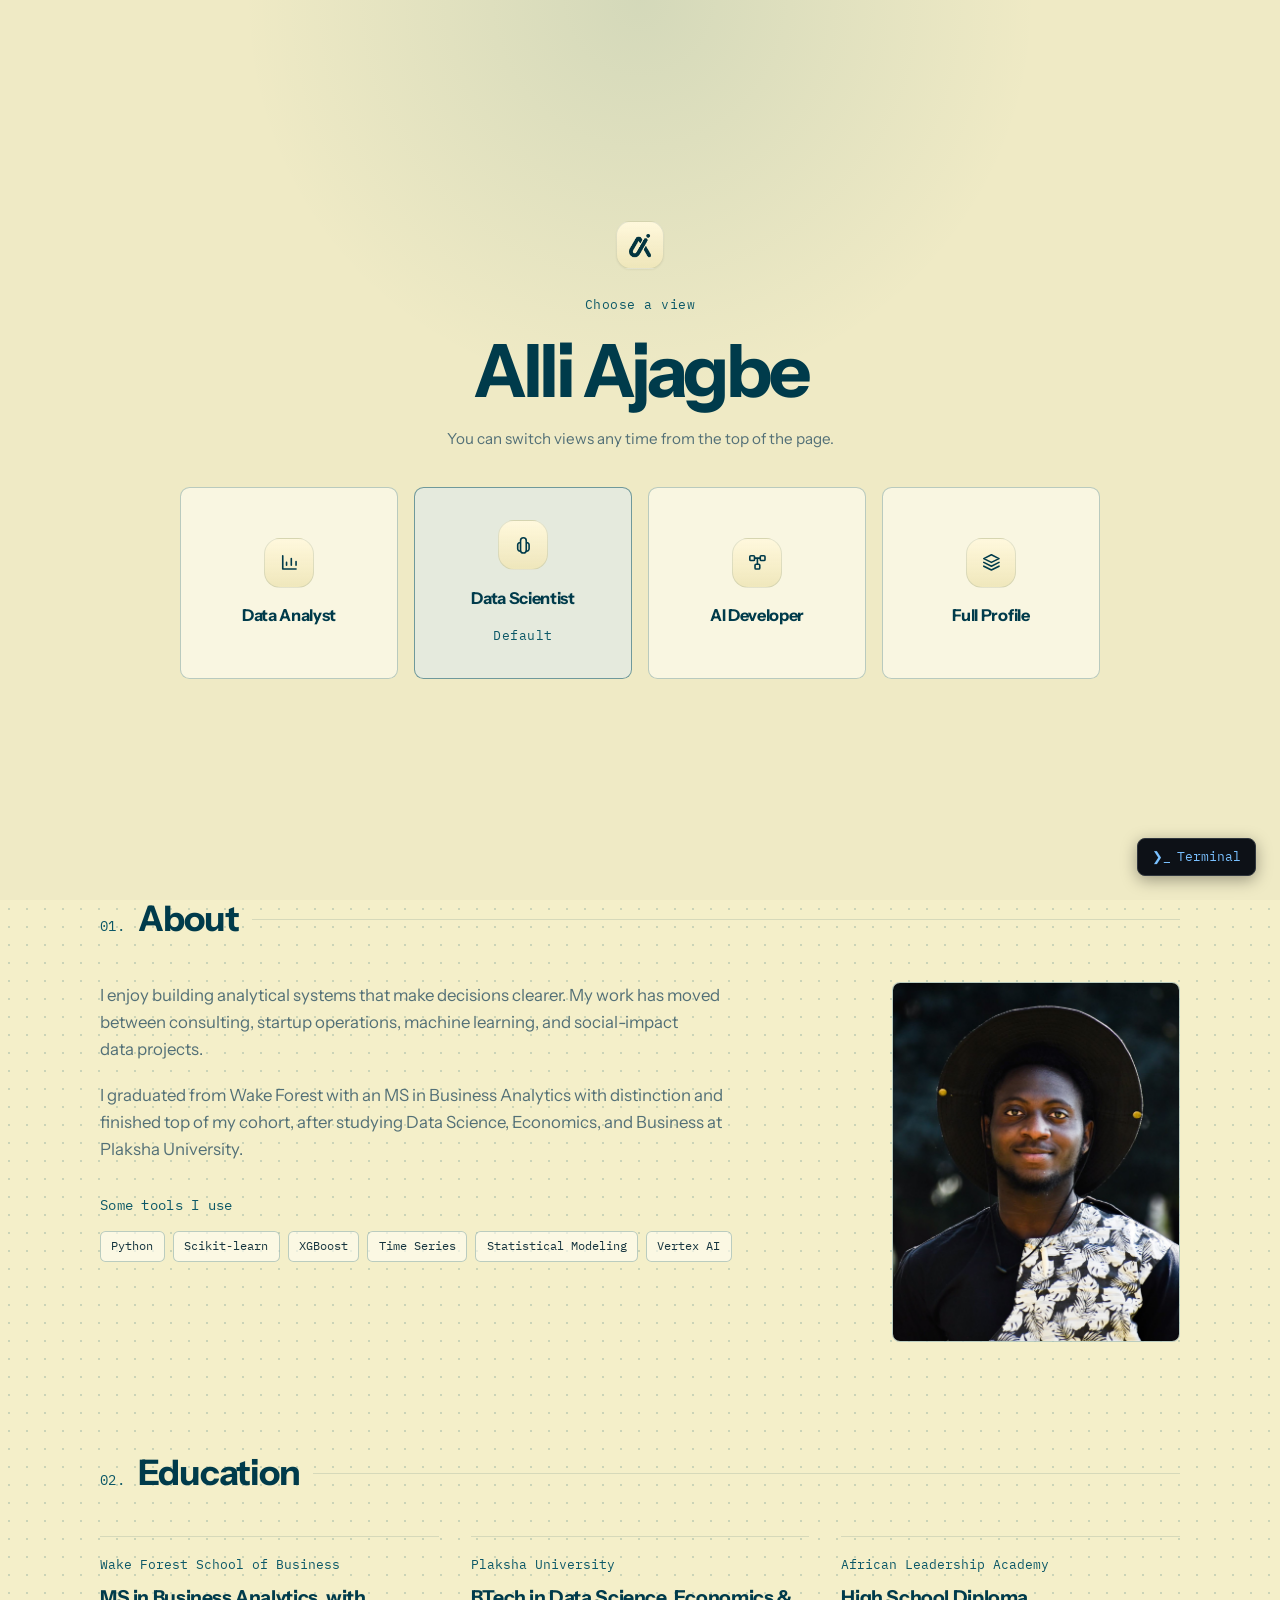
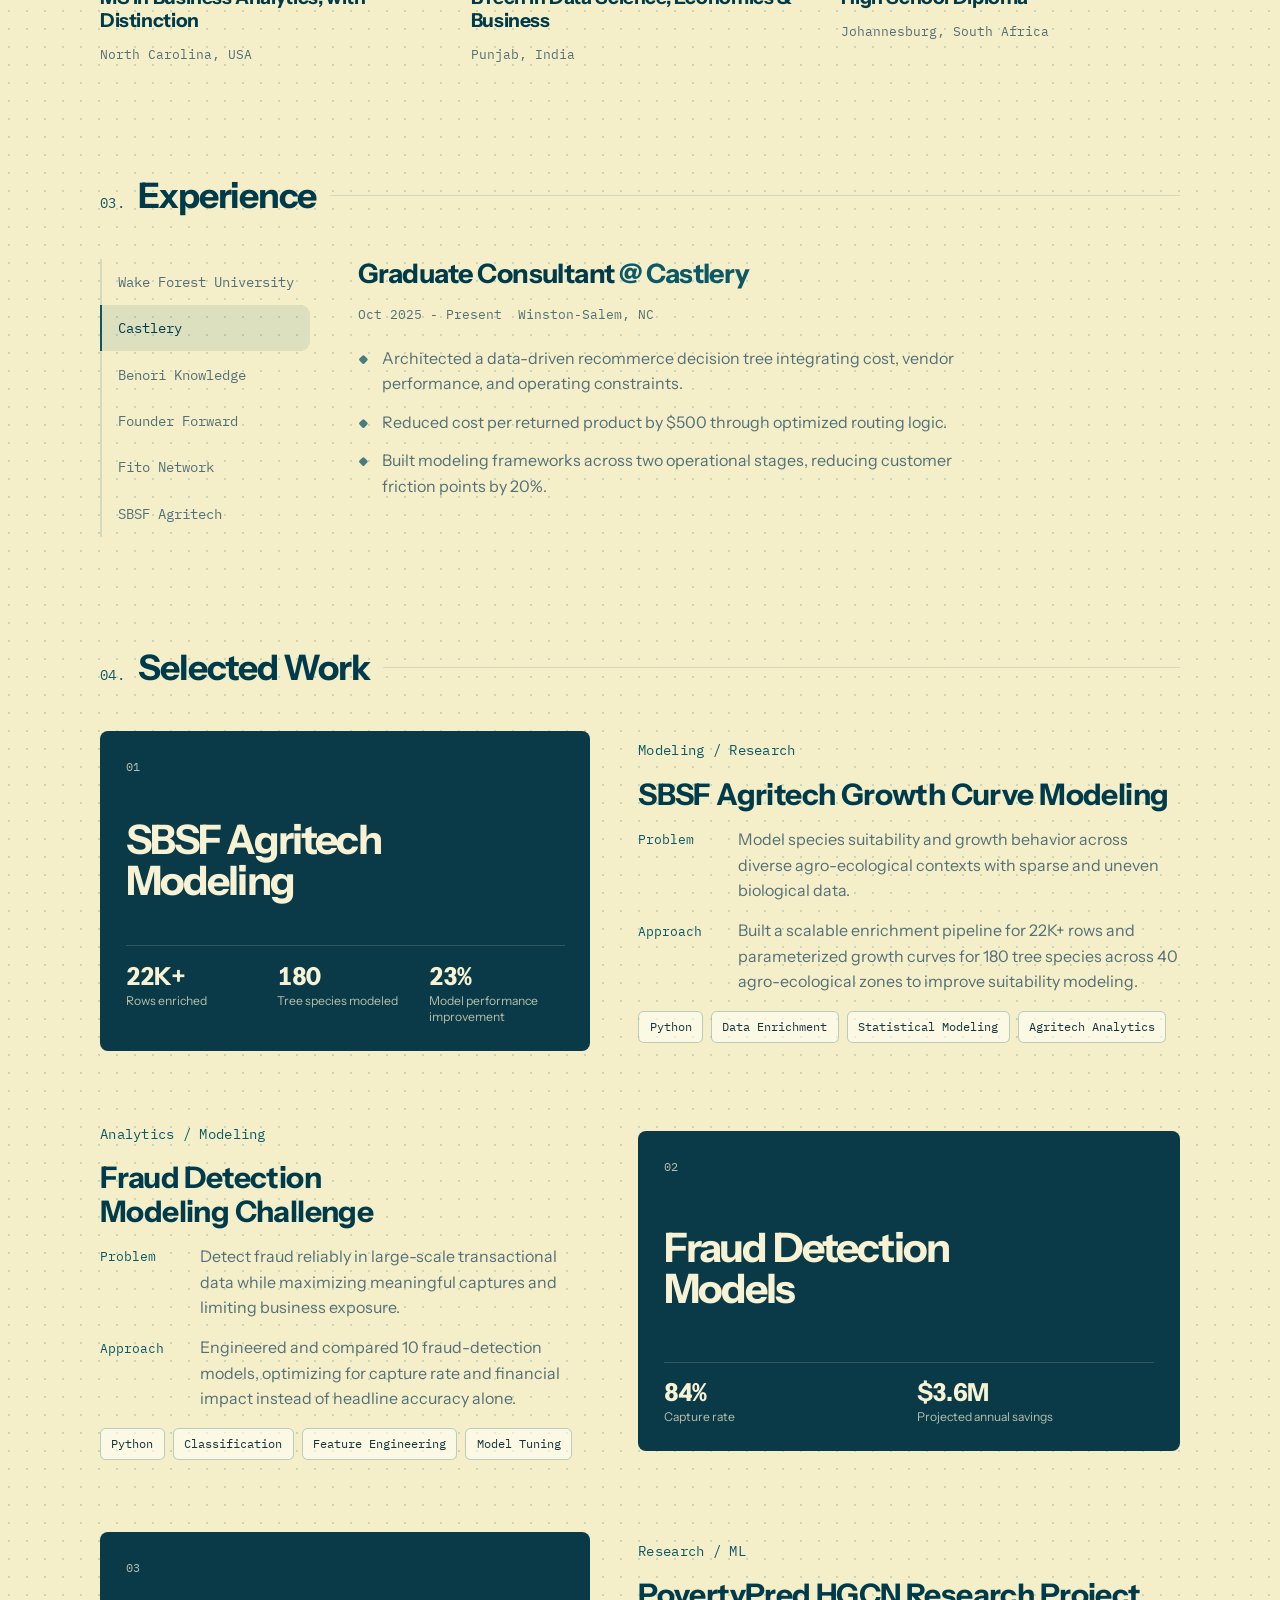
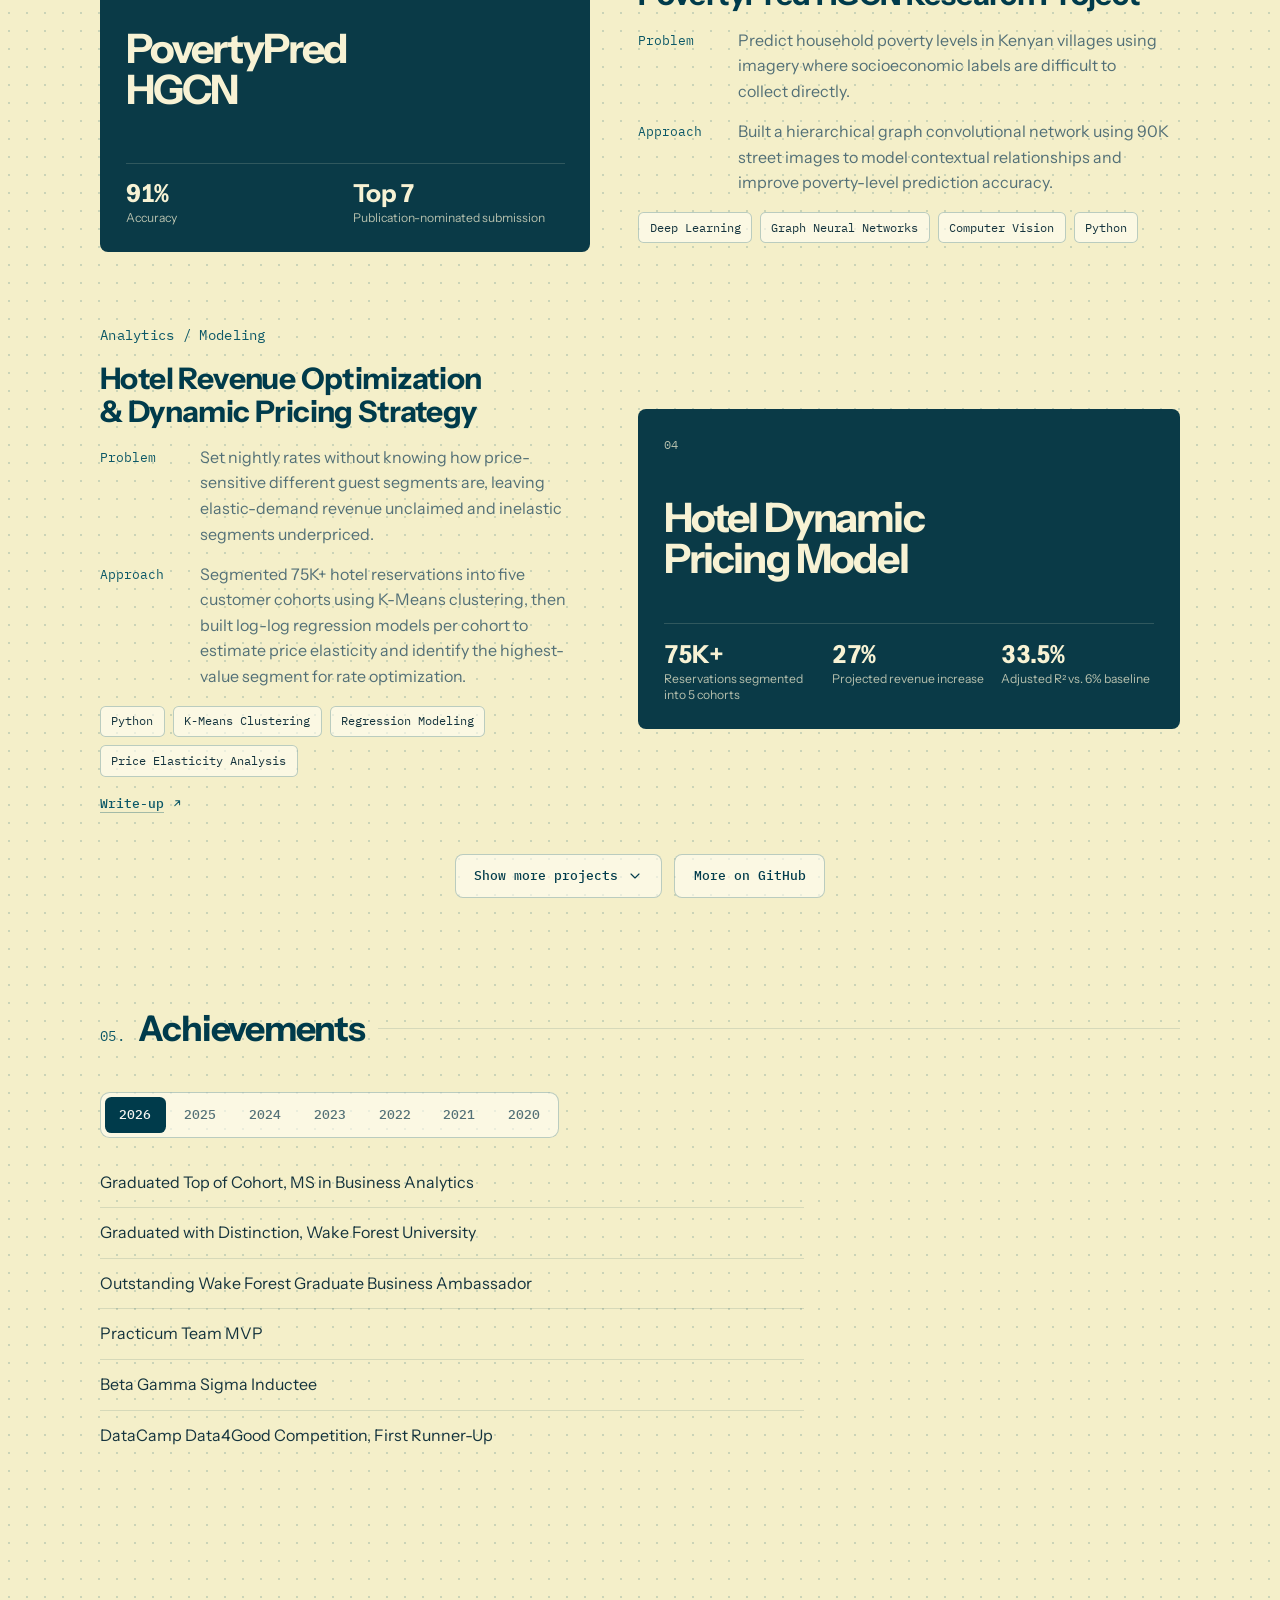
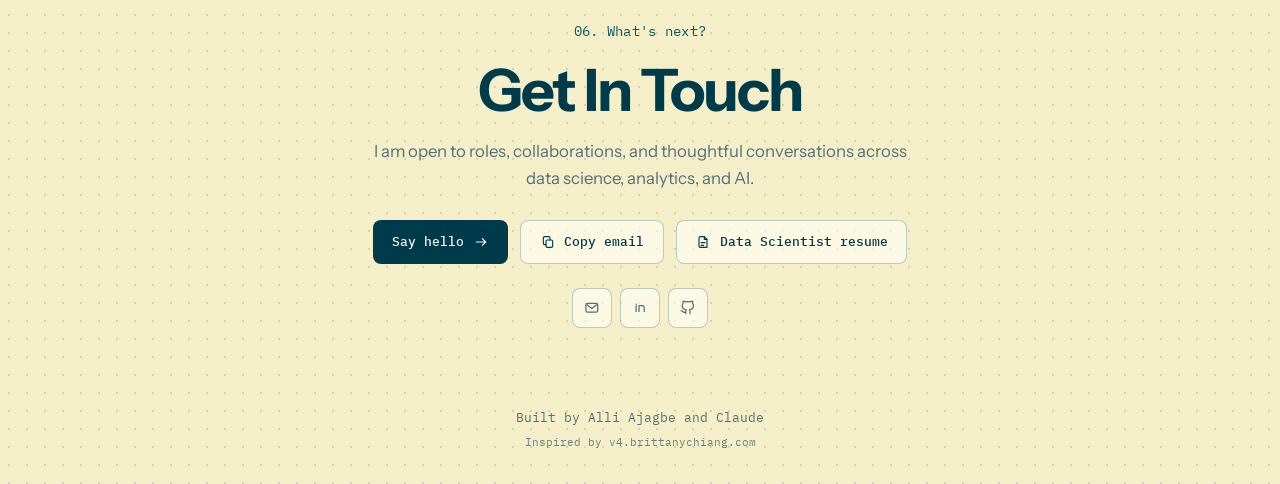
==== commit feba1d7e: "Update footer credit to Claude" ====
--- a/index.html
+++ b/index.html
@@ -216,7 +216,7 @@
 
       <footer class="site-footer site-footer--minimal">
         <div class="container site-footer--minimal__inner">
-          <p>Built by <span id="footer-year-name">Alli Ajagbe</span> and Codex</p>
+          <p>Built by <span id="footer-year-name">Alli Ajagbe</span> and Claude</p>
           <p class="site-footer--minimal__subline">Inspired by v4.brittanychiang.com</p>
         </div>
       </footer>
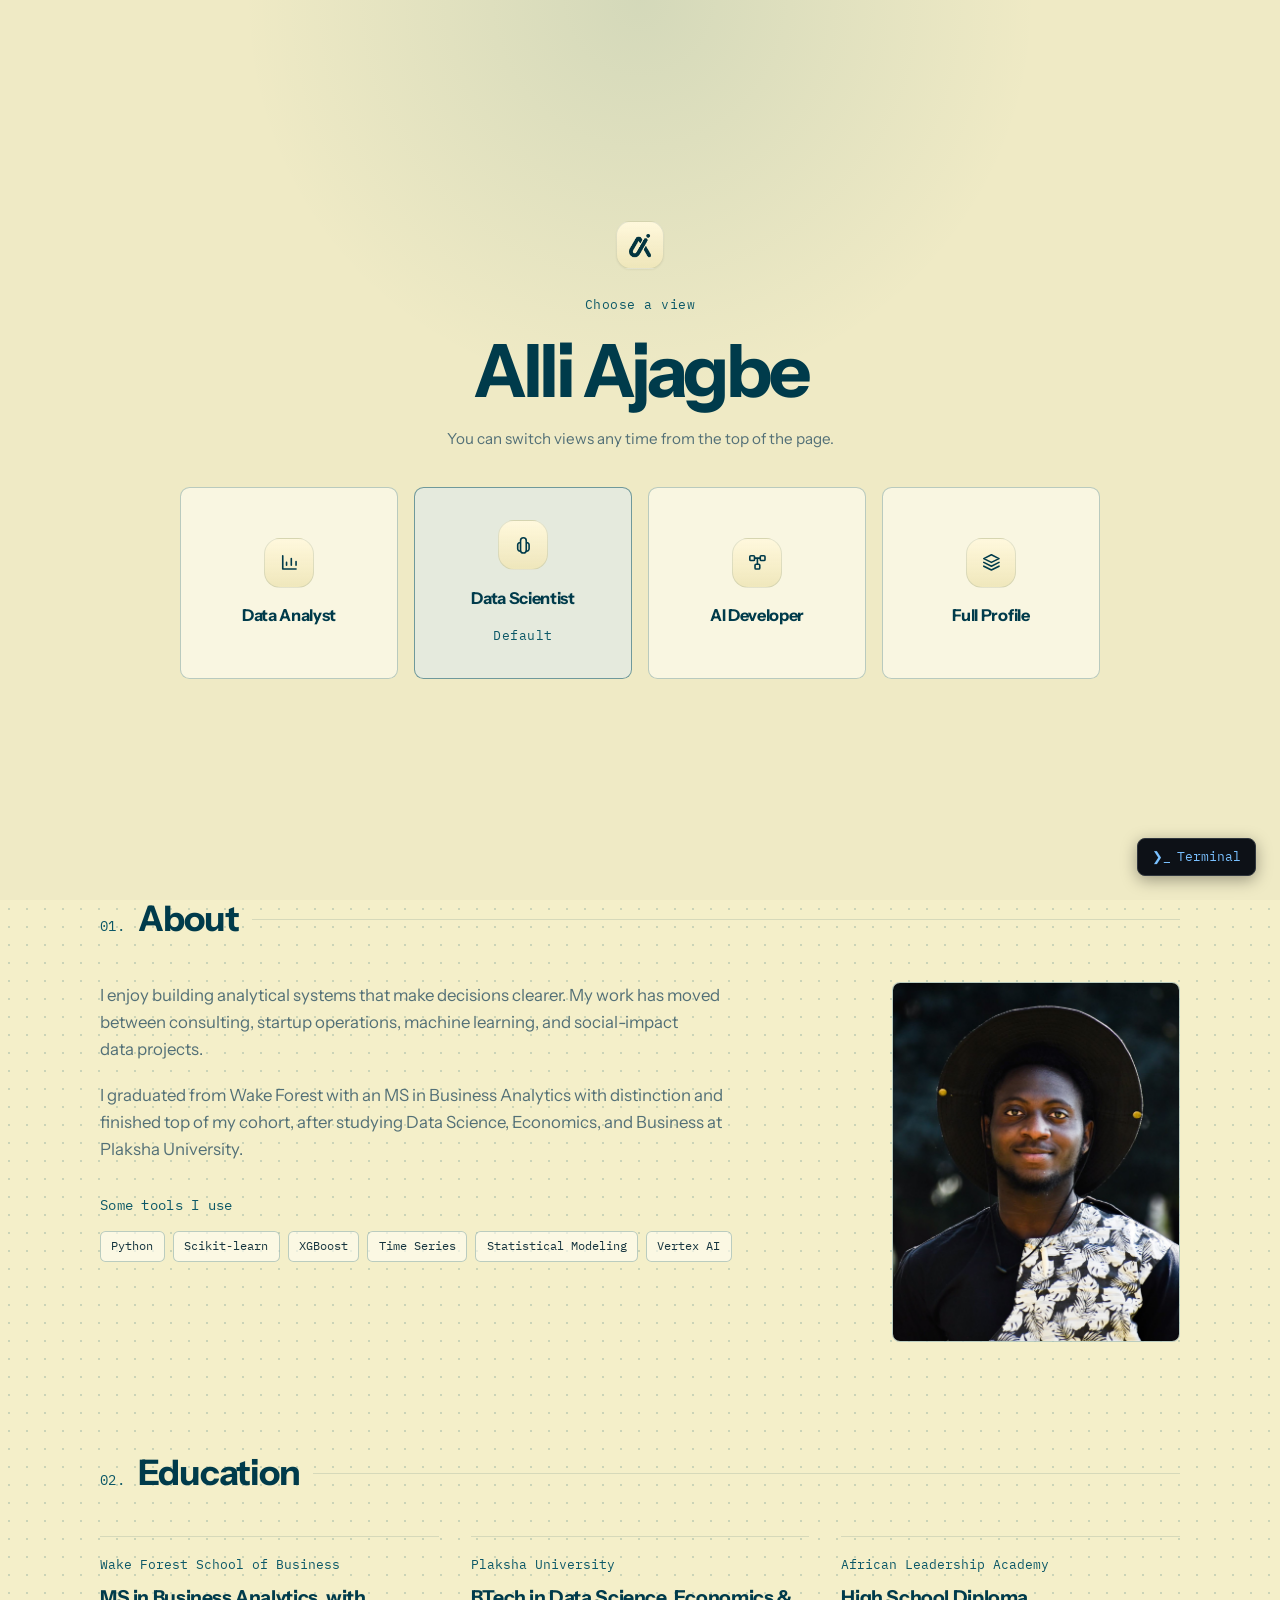
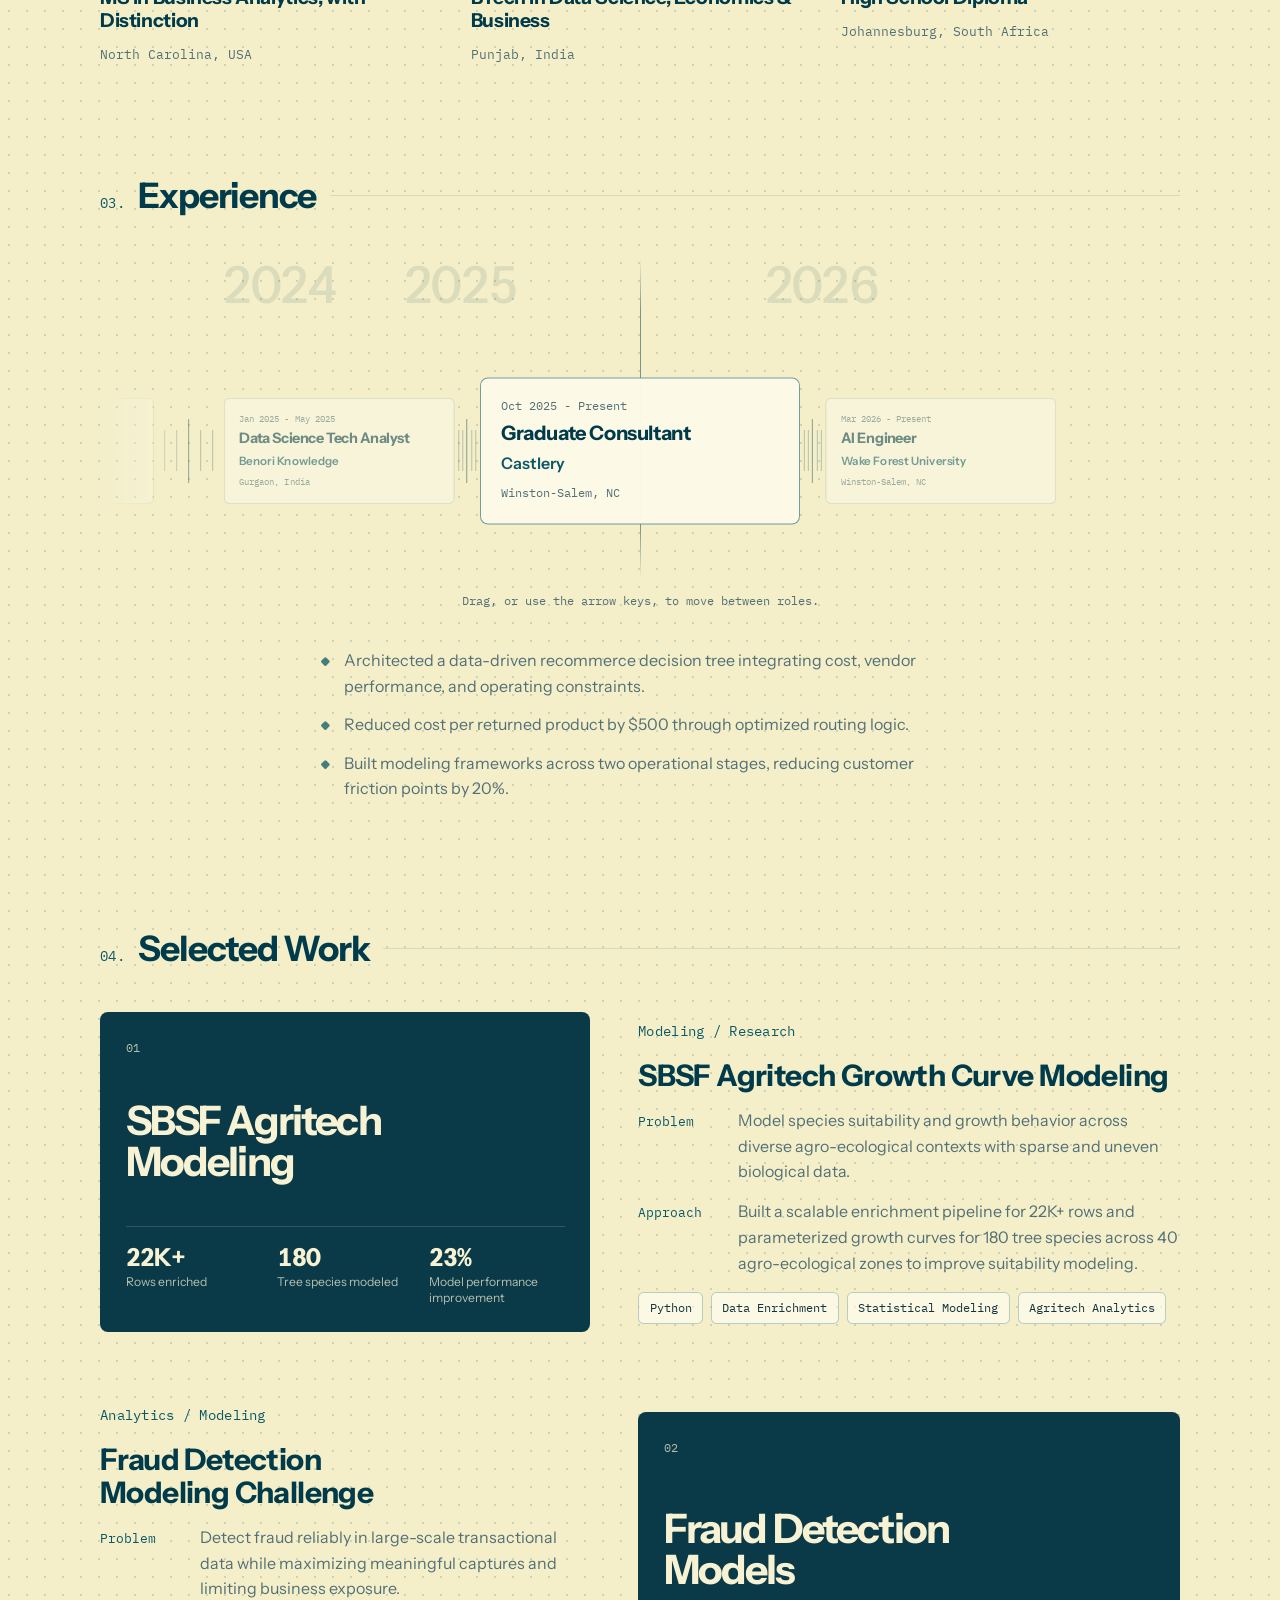
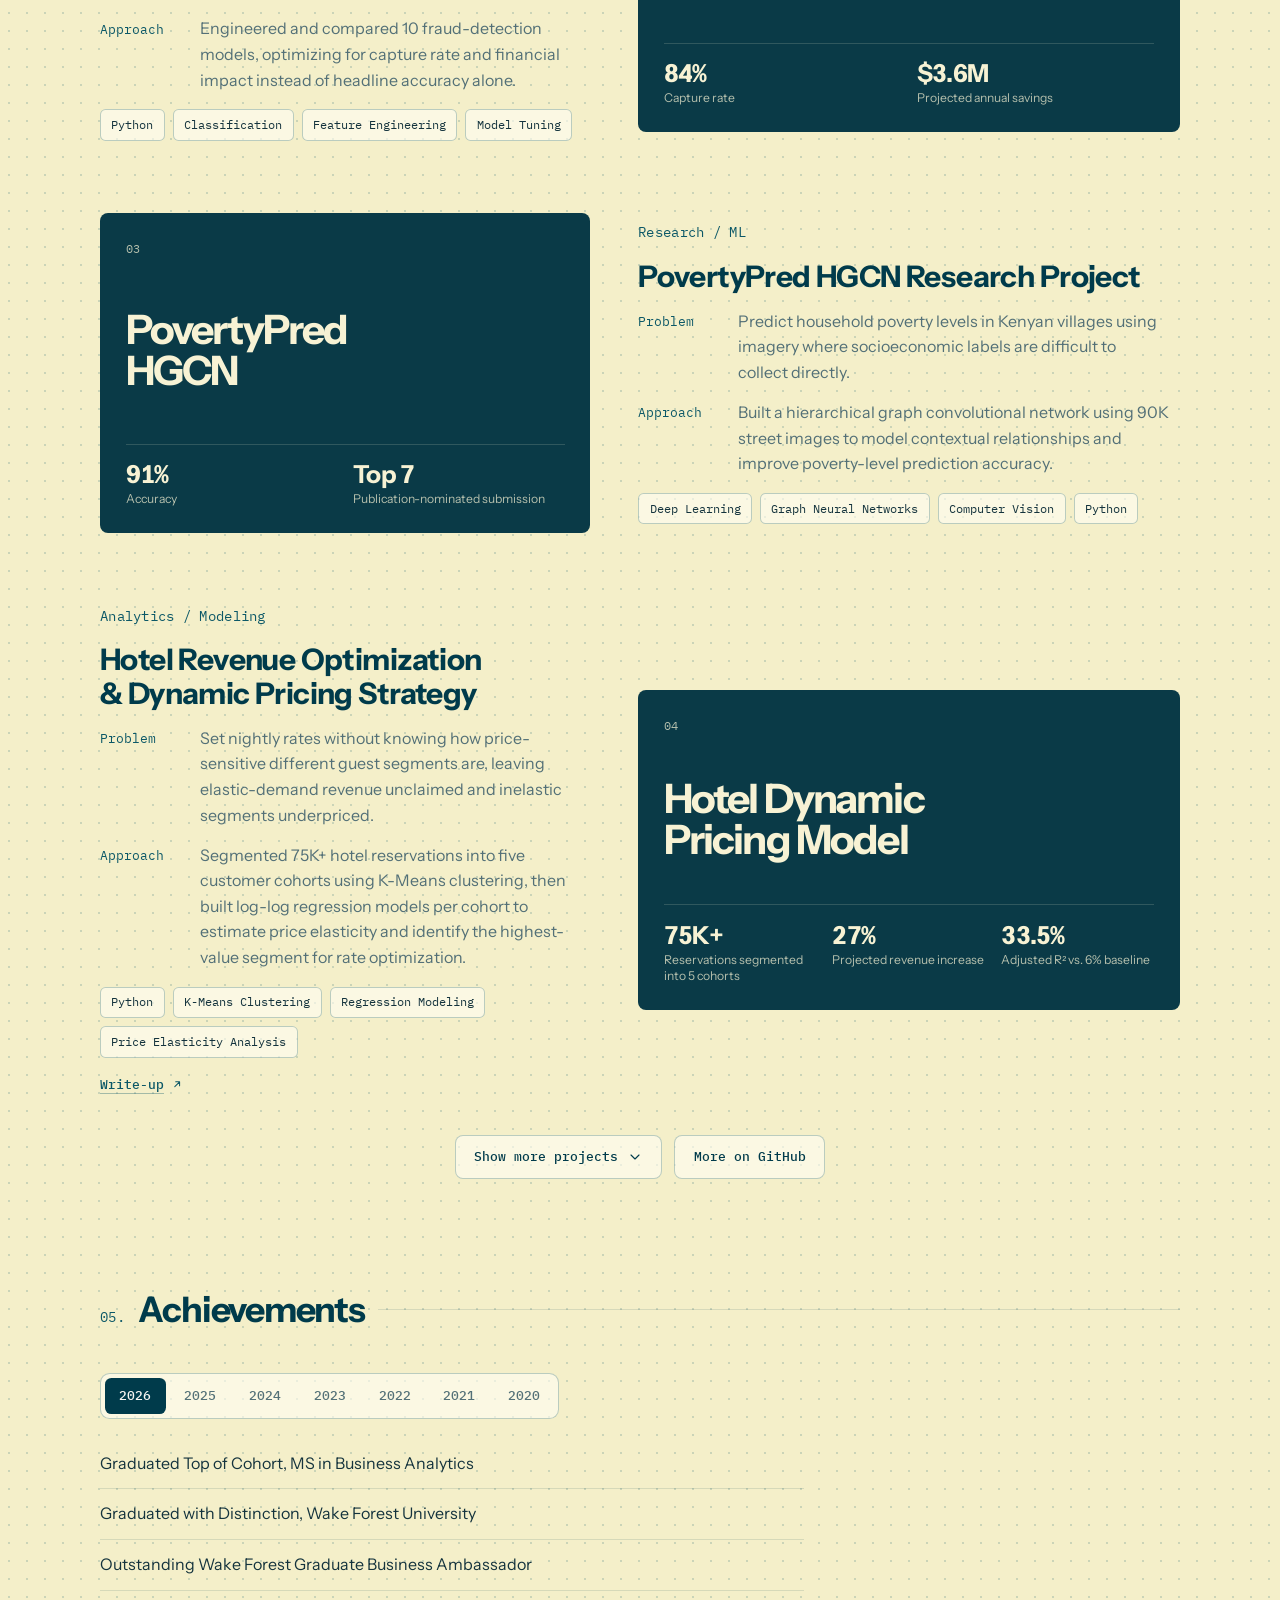
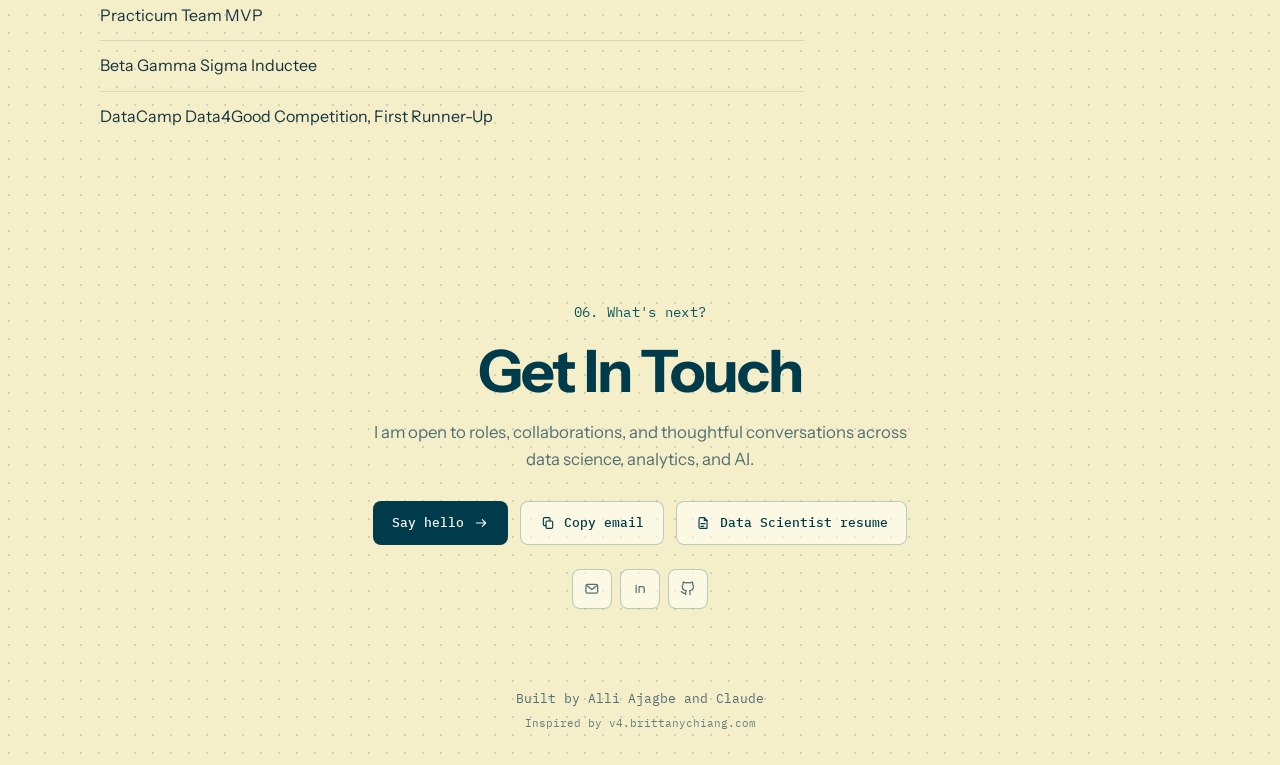
==== commit 0163a6ac: "Replace experience tabs with a draggable timeline Port the beui.dev timeline to vanilla JS: roles si" ====
--- a/index.html
+++ b/index.html
@@ -43,7 +43,7 @@
         }
       })();
     </script>
-    <link rel="stylesheet" href="/styles.css?v=20261111b" />
+    <link rel="stylesheet" href="/styles.css?v=20261112a" />
   </head>
   <body data-page="home">
     <div class="site-shell">
@@ -160,9 +160,10 @@
               <h2 id="experience-title">Experience</h2>
               <span class="editor-home__line" aria-hidden="true"></span>
             </div>
-            <div class="editor-home__experience-grid">
-              <div class="be-vtabs" id="home-experience-tabs" role="tablist" aria-label="Experience" aria-orientation="vertical"></div>
-              <div class="editor-home__tab-panel" id="home-experience-panel" role="tabpanel" aria-live="polite"></div>
+            <div class="editor-home__experience">
+              <div class="be-timeline" id="home-experience-timeline" role="group" aria-label="Experience timeline" aria-describedby="home-experience-hint"></div>
+              <p class="editor-home__timeline-hint" id="home-experience-hint">Drag, or use the arrow keys, to move between roles.</p>
+              <div class="editor-home__tab-panel" id="home-experience-panel" aria-live="polite"></div>
             </div>
           </div>
         </section>
@@ -222,7 +223,7 @@
       </footer>
     </div>
 
-    <script src="/content.js?v=20261111b" defer></script>
-    <script src="/script.js?v=20261111b" defer></script>
+    <script src="/content.js?v=20261112a" defer></script>
+    <script src="/script.js?v=20261112a" defer></script>
   </body>
 </html>
--- a/styles.css
+++ b/styles.css
@@ -2001,40 +2001,151 @@
   color: var(--button-primary-text);
 }
 
-/* Vertical tabs */
-.be-vtabs {
+/* Timeline: draggable track centred on a playhead */
+.be-timeline {
   position: relative;
-  isolation: isolate;
-  display: grid;
-  align-content: start;
-  border-left: 2px solid var(--border);
-}
-
-.be-vtabs > .be-glide {
-  border-radius: 0 0.6rem 0.6rem 0;
-  background: var(--muted-fill);
-  box-shadow: -2px 0 0 var(--accent);
-}
-
-.be-vtabs__tab {
+  height: 20rem;
+  overflow: hidden;
+  cursor: grab;
+  touch-action: pan-y;
+  overscroll-behavior-x: contain;
+  -webkit-user-select: none;
+  user-select: none;
+  -webkit-touch-callout: none;
+  -webkit-mask-image: linear-gradient(to right, transparent, #000 9%, #000 91%, transparent);
+  mask-image: linear-gradient(to right, transparent, #000 9%, #000 91%, transparent);
+}
+
+.be-timeline.is-dragging {
+  cursor: grabbing;
+}
+
+.be-timeline__playhead {
+  position: absolute;
+  top: 0;
+  bottom: 0;
+  left: 50%;
+  width: 1px;
+  background: linear-gradient(
+    to bottom,
+    transparent,
+    color-mix(in srgb, var(--heading) 50%, transparent) 16%,
+    color-mix(in srgb, var(--heading) 50%, transparent) 84%,
+    transparent
+  );
+  pointer-events: none;
+}
+
+.be-timeline__years span {
+  position: absolute;
+  top: 0;
+  left: 50%;
+  color: color-mix(in srgb, var(--heading) 10%, transparent);
+  font-size: 3.2rem;
+  font-weight: 500;
+  line-height: 1;
+  letter-spacing: -0.05em;
+  font-variant-numeric: tabular-nums;
+  pointer-events: none;
+}
+
+.be-timeline__track {
+  margin: 0;
+  padding: 0;
+  list-style: none;
+}
+
+.be-timeline__item,
+.be-timeline__ticks span {
+  position: absolute;
+  top: 60%;
+  left: 50%;
+}
+
+.be-timeline__item {
+  width: var(--card-w, 20rem);
+}
+
+.be-timeline__ticks span {
+  display: flex;
+  align-items: center;
+  justify-content: space-between;
+  height: calc(var(--card-w, 20rem) * 0.2);
+  pointer-events: none;
+  transition: opacity 200ms ease;
+}
+
+.be-timeline__ticks i {
+  width: 1px;
+  height: 65%;
+  background: color-mix(in srgb, var(--heading) 25%, transparent);
+}
+
+.be-timeline__ticks i:nth-child(3) {
+  height: 100%;
+  background: color-mix(in srgb, var(--heading) 45%, transparent);
+}
+
+.be-timeline__card {
   position: relative;
-  z-index: 1;
-  min-height: 2.9rem;
-  padding: 0.65rem 1rem;
-  border: 0;
-  border-radius: 0 0.6rem 0.6rem 0;
-  background: transparent;
+  display: grid;
+  gap: 0.4rem;
+  padding: 1.15rem 1.25rem 1.25rem;
+  border: 1px solid var(--card-border);
+  border-radius: 0.5rem;
+  background: color-mix(in srgb, var(--surface-strong) 70%, var(--bg));
+  transition: border-color 200ms ease;
+}
+
+/* Side cards are dimmed with a veil, not opacity, so they stay solid where they overlap. */
+.be-timeline__card::after {
+  content: "";
+  position: absolute;
+  inset: -1px;
+  border-radius: inherit;
+  background: var(--bg);
+  opacity: var(--dim, 0);
+  pointer-events: none;
+}
+
+.be-timeline__item.is-active .be-timeline__card {
+  border-color: color-mix(in srgb, var(--accent) 50%, var(--border));
+}
+
+.be-timeline__card h3 {
+  font-size: 1.25rem;
+  line-height: 1.15;
+}
+
+.be-timeline__date,
+.be-timeline__place {
   color: var(--text-soft);
   font-family: var(--mono);
-  font-size: 0.86rem;
-  text-align: left;
+  font-size: 0.76rem;
+}
+
+.be-timeline__org {
+  color: var(--accent);
+  font-weight: 600;
+}
+
+.be-timeline__hit {
+  position: absolute;
+  inset: 0;
+  z-index: 1;
+  padding: 0;
+  border: 0;
+  border-radius: 0.5rem;
+  background: transparent;
+  cursor: inherit;
+}
+
+.be-timeline__item:not(.is-active) .be-timeline__hit {
   cursor: pointer;
-  transition: color 200ms ease;
-}
-
-.be-vtabs__tab:hover,
-.be-vtabs__tab.is-active {
-  color: var(--heading);
+}
+
+.be-timeline.is-dragging .be-timeline__hit {
+  cursor: grabbing;
 }
 
 /* Buttons */
@@ -3201,30 +3312,22 @@
 }
 
 /* Experience */
-.editor-home__experience-grid {
-  display: grid;
-  gap: 3rem;
-  grid-template-columns: 210px minmax(0, 1fr);
-  align-items: start;
+.editor-home__experience {
+  display: grid;
+  gap: 0.75rem;
+}
+
+.editor-home__timeline-hint {
+  color: var(--text-soft);
+  font-family: var(--mono);
+  font-size: 0.76rem;
+  text-align: center;
 }
 
 .editor-home__tab-panel {
-  min-height: 17rem;
-}
-
-.editor-home__experience-card {
-  display: grid;
-  gap: 0.9rem;
-  max-width: 40rem;
-}
-
-.editor-home__experience-card h3 {
-  font-size: clamp(1.4rem, 1.2rem + 0.6vw, 1.8rem);
-  line-height: 1.15;
-}
-
-.editor-home__experience-card h3 span {
-  color: var(--accent);
+  width: min(100%, 40rem);
+  min-height: 11rem;
+  margin: 1.25rem auto 0;
 }
 
 .editor-home__notes {
@@ -3691,15 +3794,13 @@
 
   .mode-launch__grid,
   .editor-home__about-grid,
-  .editor-home__experience-grid,
   .editor-home__education-list,
   .editor-home__more-grid,
   .work-feature {
     grid-template-columns: 1fr;
   }
 
-  .editor-home__about-grid,
-  .editor-home__experience-grid {
+  .editor-home__about-grid {
     gap: 2rem;
   }
 
@@ -3713,29 +3814,6 @@
 
   .work-feature.is-reversed .work-feature__visual {
     order: 0;
-  }
-
-  .be-vtabs {
-    display: flex;
-    border-left: 0;
-    border-bottom: 2px solid var(--border);
-    overflow-x: auto;
-    scrollbar-width: none;
-  }
-
-  .be-vtabs::-webkit-scrollbar {
-    display: none;
-  }
-
-  .be-vtabs > .be-glide {
-    border-radius: 0.6rem 0.6rem 0 0;
-    box-shadow: 0 2px 0 var(--accent);
-  }
-
-  .be-vtabs__tab {
-    flex: none;
-    border-radius: 0.6rem 0.6rem 0 0;
-    white-space: nowrap;
   }
 
   .editor-home__tab-panel {
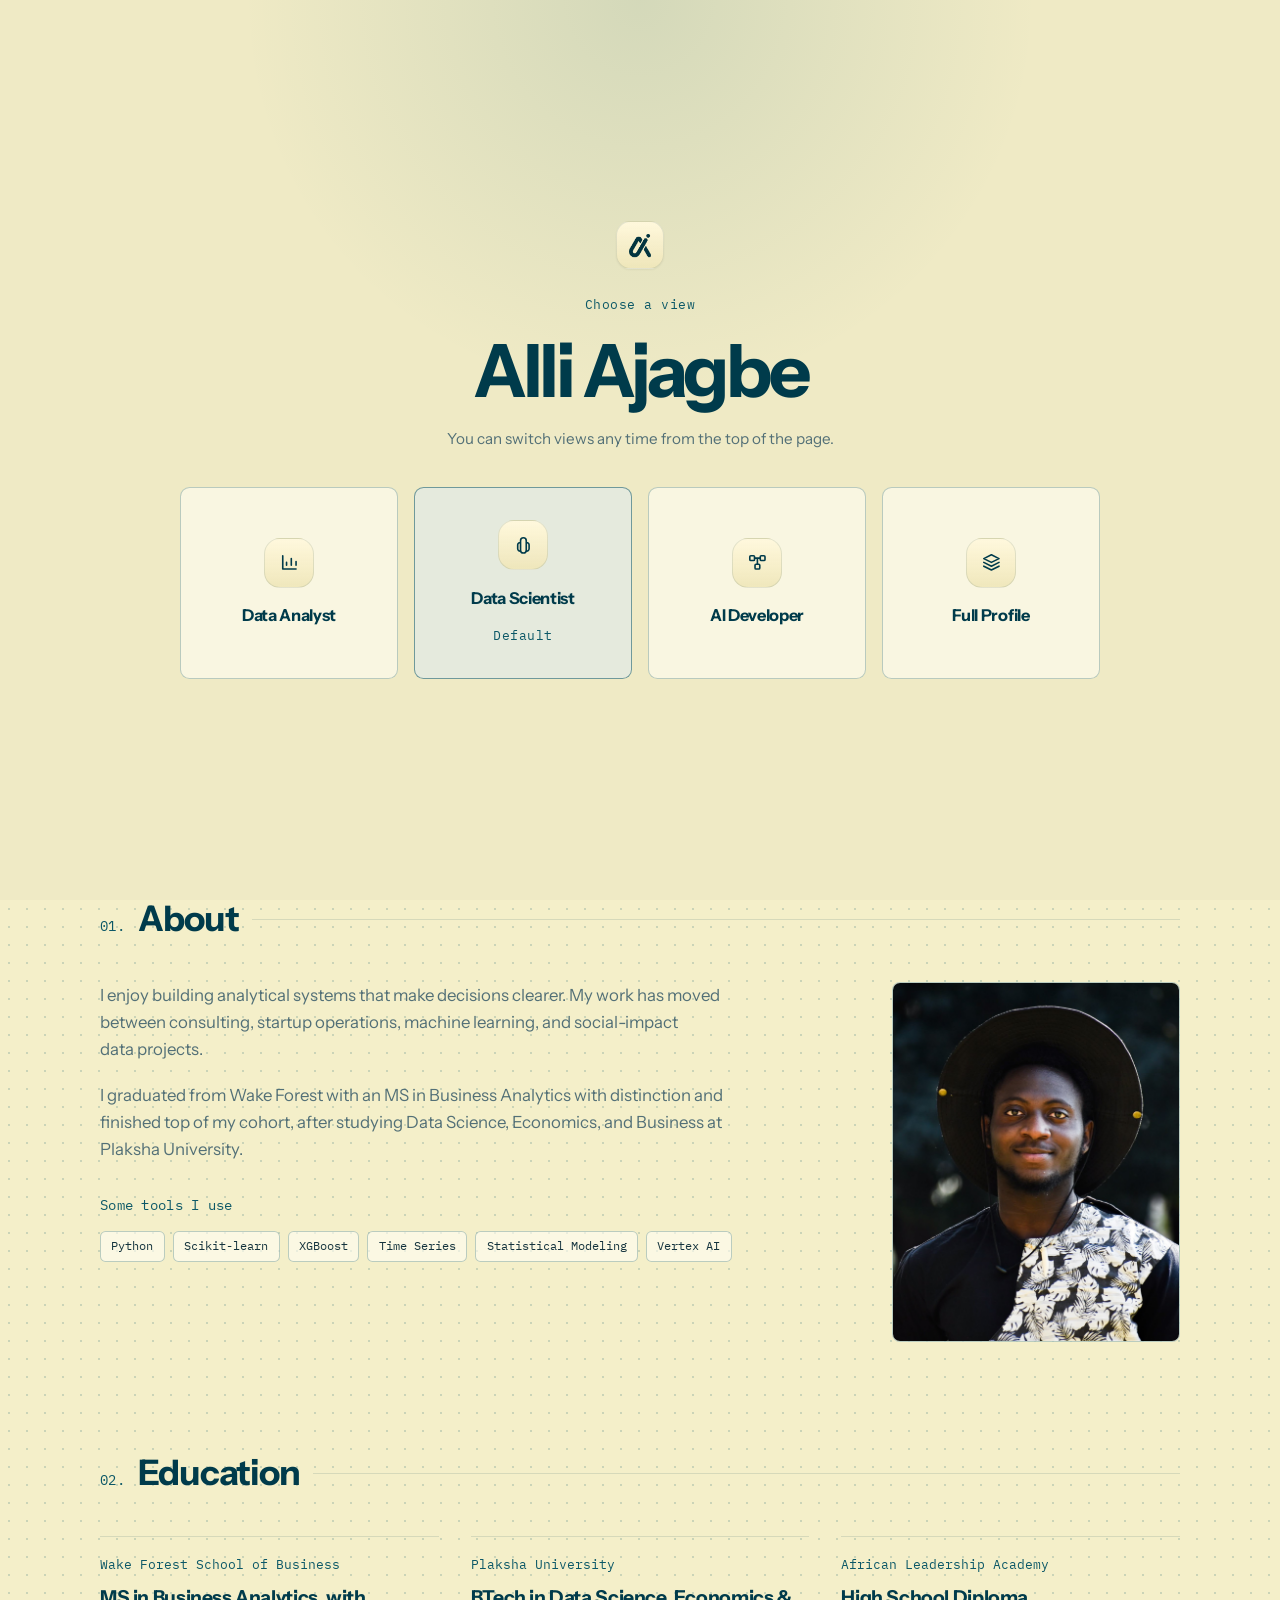
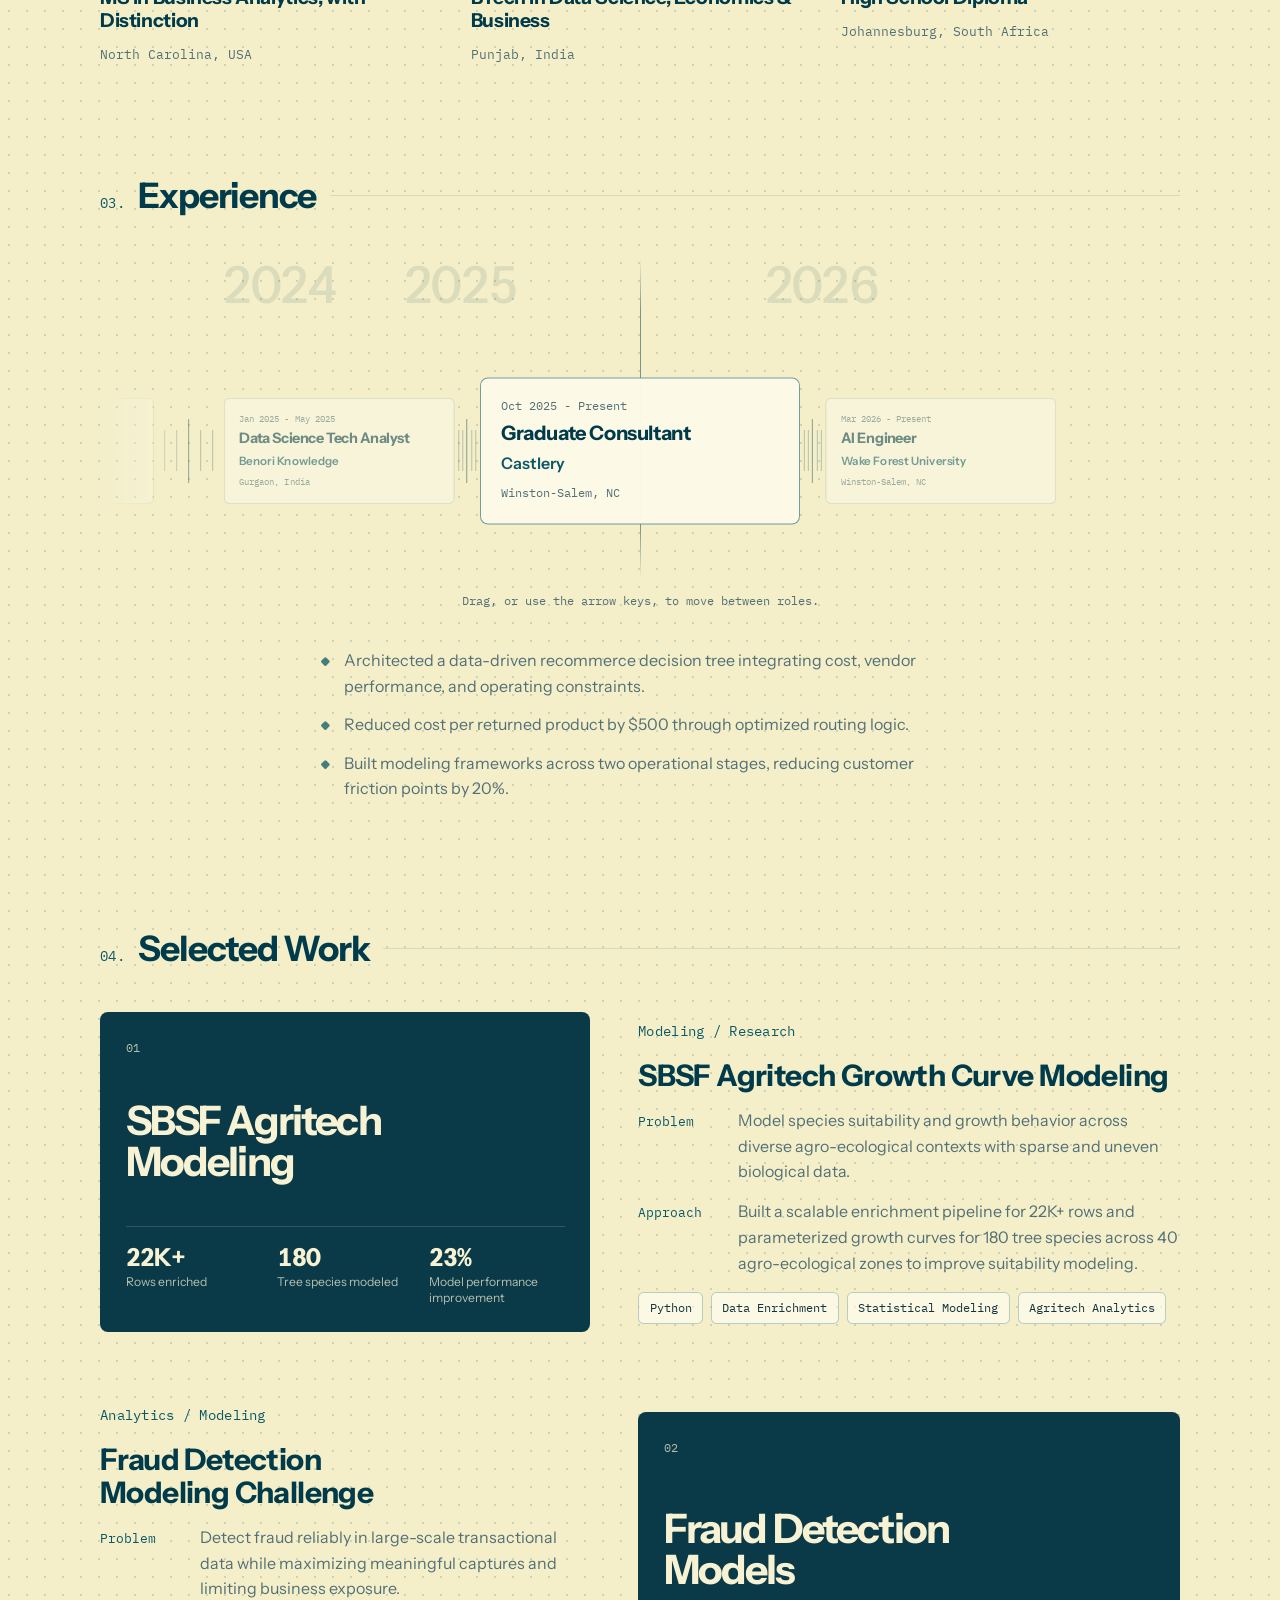
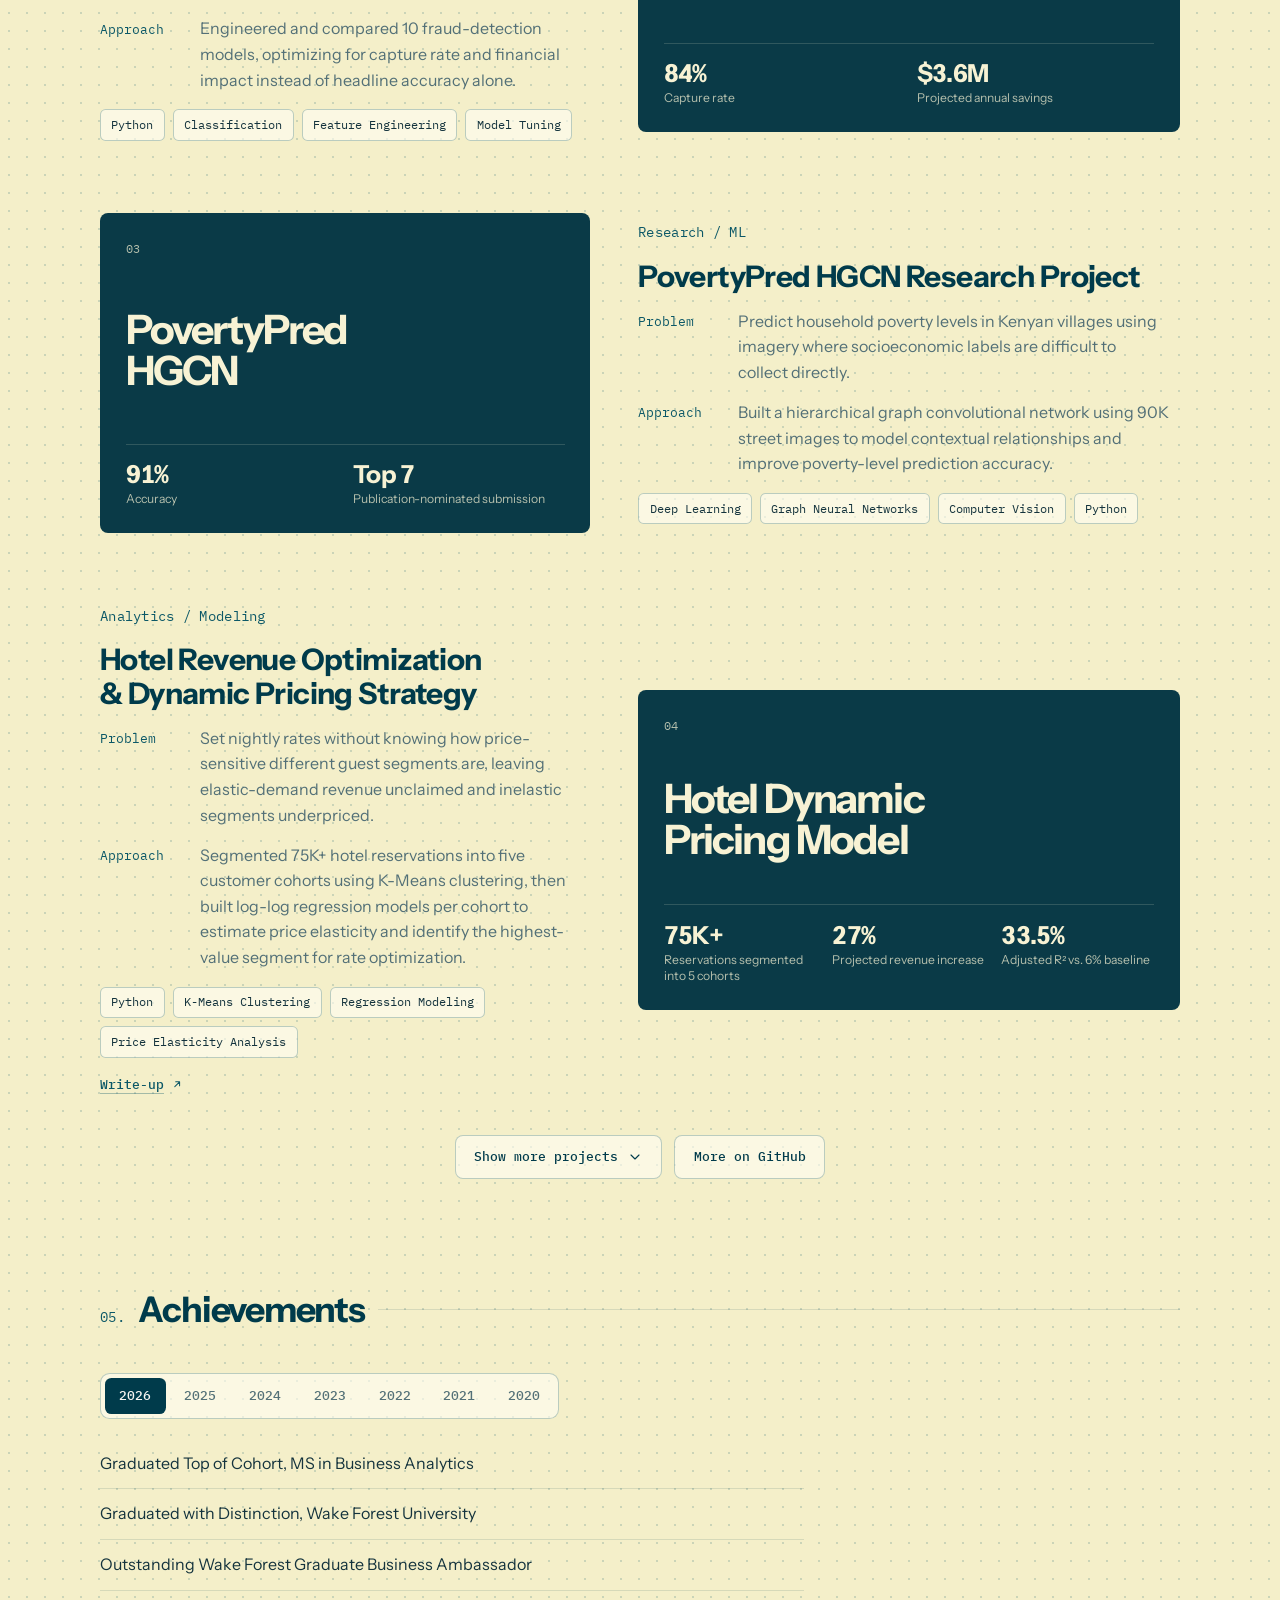
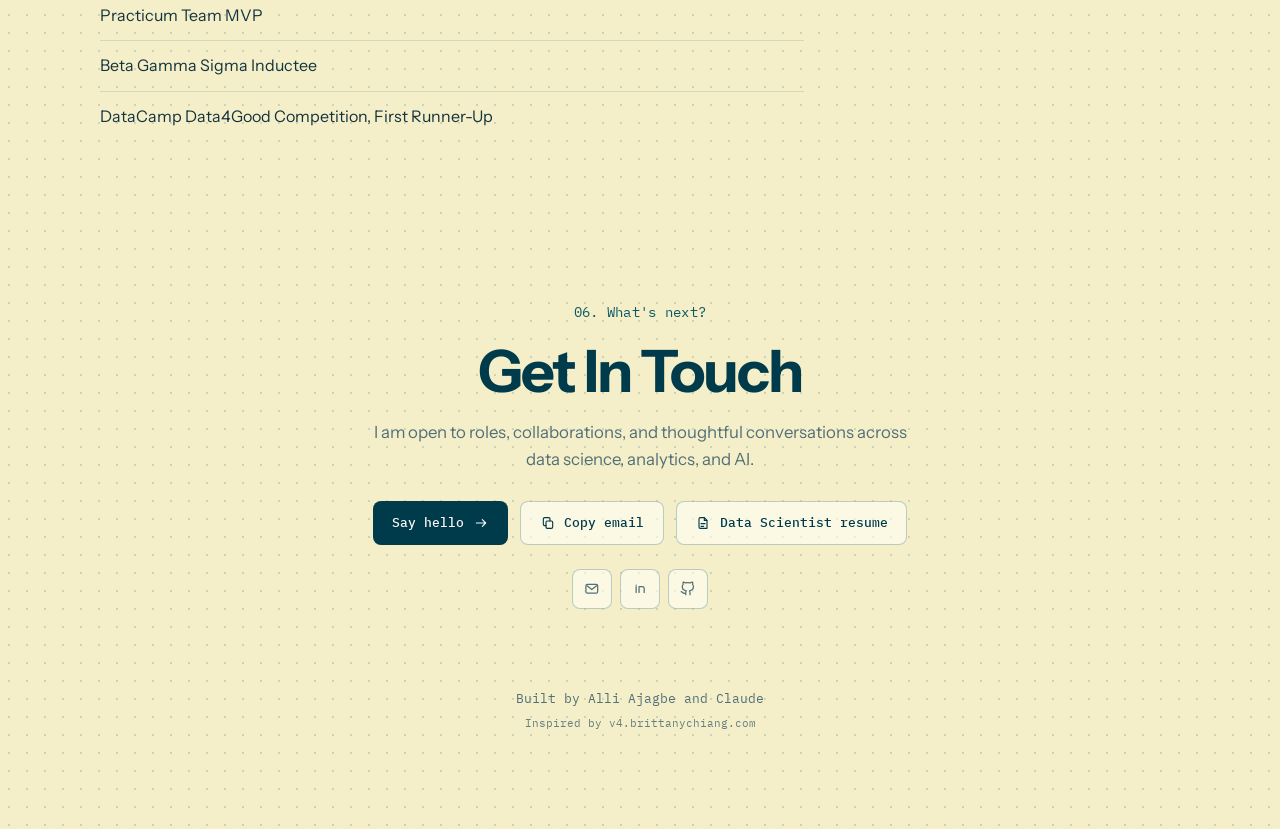
==== commit 38c50506: "Add hero data figure and bottom dock navigation" ====
--- a/index.html
+++ b/index.html
@@ -43,7 +43,7 @@
         }
       })();
     </script>
-    <link rel="stylesheet" href="/styles.css?v=20261112a" />
+    <link rel="stylesheet" href="/styles.css?v=20261112b" />
   </head>
   <body data-page="home">
     <div class="site-shell">
@@ -113,11 +113,17 @@
         <section class="editor-home__hero" aria-labelledby="home-title">
           <div class="container editor-home__container">
             <div class="editor-home__hero-inner">
-              <div class="view-switch">
-                <span class="view-switch__label" id="view-switch-label">View as</span>
-                <div class="be-tabs" id="home-mode-tabs" role="radiogroup" aria-labelledby="view-switch-label"></div>
+              <div class="editor-home__hero-main">
+                <div class="view-switch">
+                  <span class="view-switch__label" id="view-switch-label">View as</span>
+                  <div class="be-tabs" id="home-mode-tabs" role="radiogroup" aria-labelledby="view-switch-label"></div>
+                </div>
+                <div class="editor-home__hero-copy" id="home-hero-copy"></div>
               </div>
-              <div class="editor-home__hero-copy" id="home-hero-copy"></div>
+              <figure class="hero-field" aria-hidden="true">
+                <canvas id="hero-field"></canvas>
+                <figcaption class="hero-field__caption" id="hero-field-caption"></figcaption>
+              </figure>
             </div>
           </div>
         </section>
@@ -210,6 +216,8 @@
         </section>
       </main>
 
+      <nav class="be-dock" id="dock" aria-label="Section navigation" inert></nav>
+
       <button class="terminal-fab" id="terminal-fab" type="button" aria-label="Open terminal" aria-expanded="false" aria-controls="terminal-widget">
         <span aria-hidden="true">❯_</span> Terminal
       </button>
@@ -223,7 +231,7 @@
       </footer>
     </div>
 
-    <script src="/content.js?v=20261112a" defer></script>
-    <script src="/script.js?v=20261112a" defer></script>
+    <script src="/content.js?v=20261112b" defer></script>
+    <script src="/script.js?v=20261112b" defer></script>
   </body>
 </html>
--- a/styles.css
+++ b/styles.css
@@ -3059,6 +3059,103 @@
   transform: scale(0.25) rotate(-60deg);
 }
 
+.topbar {
+  transition: transform 320ms var(--ease-out);
+}
+
+.topbar.is-away {
+  transform: translateY(-100%);
+}
+
+/* ─── Dock ───────────────────────────────────────────────── */
+.be-dock {
+  position: fixed;
+  left: 50%;
+  bottom: max(1rem, env(safe-area-inset-bottom));
+  z-index: 30;
+  isolation: isolate;
+  display: inline-flex;
+  align-items: center;
+  gap: 0.3rem;
+  padding: 0.35rem;
+  border: 1px solid var(--card-border);
+  border-radius: 0.65rem;
+  background: color-mix(in srgb, var(--surface-strong) 70%, var(--bg));
+  box-shadow: 0 10px 30px -12px rgba(8, 40, 50, 0.35);
+  opacity: 0;
+  transform: translate(-50%, 140%);
+  transition: transform 320ms var(--ease-out), opacity 200ms ease;
+}
+
+.be-dock.is-visible {
+  opacity: 1;
+  transform: translate(-50%, 0);
+}
+
+.be-dock > .be-glide {
+  background: var(--muted-fill);
+}
+
+.be-dock__item {
+  z-index: 1;
+  display: grid;
+  place-items: center;
+  width: 2.75rem;
+  height: 2.75rem;
+  padding: 0;
+  border: 0;
+  border-radius: 0.45rem;
+  background: none;
+  color: var(--text-soft);
+  cursor: pointer;
+  transition: color 160ms ease, background-color 160ms ease;
+}
+
+.be-dock__item:hover,
+.be-dock__item.is-active {
+  color: var(--heading);
+}
+
+.be-dock__item:not([data-section]):hover {
+  background: var(--muted-fill);
+}
+
+.be-dock__item:focus-visible {
+  outline: 2px solid var(--ring);
+  outline-offset: 1px;
+}
+
+.be-dock__item > svg {
+  width: 1.2rem;
+  height: 1.2rem;
+}
+
+.be-dock .theme-icon > span {
+  position: absolute;
+  inset: 0;
+  display: block;
+  transition: opacity 180ms ease, transform 420ms var(--ease-out);
+}
+
+.be-dock__sep {
+  width: 1px;
+  height: 1.5rem;
+  margin: 0 0.2rem;
+  background: var(--border);
+}
+
+body[data-page="home"] .terminal-fab {
+  display: none;
+}
+
+body[data-page="home"] .terminal-popup {
+  bottom: 5.5rem;
+}
+
+body[data-page="home"] .site-footer--minimal {
+  padding-bottom: 6rem;
+}
+
 /* ─── Home layout ────────────────────────────────────────── */
 .editor-home {
   position: relative;
@@ -3078,39 +3175,48 @@
   min-height: 100vh;
   min-height: 100svh;
   display: grid;
-  align-items: start;
-  padding: clamp(6.5rem, 13vh, 9rem) 0 4.5rem;
+  align-items: center;
+  padding: 6.5rem 0 4.5rem;
   overflow: hidden;
-}
-
-.editor-home__hero::before {
-  content: "";
-  position: absolute;
-  inset: -10% -10%;
-  background-image: radial-gradient(circle, color-mix(in srgb, var(--accent) 45%, transparent) 1px, transparent 1px);
-  background-size: 30px 30px;
-  opacity: 0.28;
-  -webkit-mask-image: radial-gradient(ellipse 75% 70% at 30% 40%, #000 30%, transparent 100%);
-  mask-image: radial-gradient(ellipse 75% 70% at 30% 40%, #000 30%, transparent 100%);
-  animation: heroGridDrift 50s linear infinite;
-  pointer-events: none;
-  z-index: 0;
-}
-
-@keyframes heroGridDrift {
-  from {
-    transform: translate3d(0, 0, 0);
-  }
-  to {
-    transform: translate3d(-30px, -30px, 0);
-  }
 }
 
 .editor-home__hero-inner {
   position: relative;
   z-index: 1;
   display: grid;
-  gap: 2rem;
+  grid-template-columns: minmax(0, 1.1fr) minmax(0, 1fr);
+  align-items: center;
+  gap: 3.5rem;
+}
+
+.editor-home__hero-main {
+  display: grid;
+  gap: 2.25rem;
+  min-width: 0;
+}
+
+.hero-field {
+  display: grid;
+  grid-template-rows: minmax(0, 1fr) auto;
+  gap: 0.9rem;
+  height: clamp(22rem, 58vh, 32rem);
+  margin: 0;
+  min-width: 0;
+}
+
+.hero-field canvas {
+  display: block;
+  width: 100%;
+  height: 100%;
+}
+
+.hero-field__caption {
+  padding-top: 0.7rem;
+  border-top: 1px solid var(--border);
+  color: var(--text-soft);
+  font-family: var(--mono);
+  font-size: 0.74rem;
+  white-space: pre-wrap;
 }
 
 .view-switch {
@@ -3142,24 +3248,19 @@
 }
 
 .editor-home__hero-copy h1 {
-  font-size: clamp(3.2rem, 7vw, 5.4rem);
-  line-height: 0.96;
+  font-size: clamp(3.4rem, 6.6vw, 5.6rem);
+  line-height: 0.94;
   letter-spacing: -0.055em;
 }
 
 .editor-home__statement {
-  max-width: 52rem;
-  font-size: clamp(2.2rem, 5vw, 4.2rem);
-  line-height: 1;
-  letter-spacing: -0.05em;
+  max-width: 30rem;
+  font-size: clamp(1.6rem, 2.7vw, 2.3rem);
+  font-weight: 600;
+  line-height: 1.08;
+  letter-spacing: -0.035em;
   color: color-mix(in srgb, var(--heading) 58%, var(--text-soft));
   text-wrap: balance;
-}
-
-#home-intro-text:empty::before,
-#home-name-text:empty::before,
-#home-statement-text:empty::before {
-  content: "\200b";
 }
 
 .editor-home__summary {
@@ -3726,6 +3827,19 @@
 @media (max-width: 980px) {
   .topbar__menu {
     display: inline-grid;
+  }
+
+  .editor-home__hero {
+    min-height: auto;
+  }
+
+  .editor-home__hero-inner {
+    grid-template-columns: minmax(0, 1fr);
+    gap: 2.5rem;
+  }
+
+  .hero-field {
+    height: 19rem;
   }
 
   .topbar__nav {
@@ -3867,12 +3981,29 @@
   }
 
   .editor-home__hero {
-    min-height: auto;
-    padding: 6.5rem 0 4.5rem;
-  }
-
-  .editor-home__hero-inner {
+    padding: 6.5rem 0 3.5rem;
+  }
+
+  .editor-home__hero-main {
     gap: 1.75rem;
+  }
+
+  .hero-field {
+    height: 15rem;
+  }
+
+  .be-dock {
+    gap: 0.15rem;
+    padding: 0.3rem;
+  }
+
+  .be-dock__item {
+    width: 2.4rem;
+    height: 2.4rem;
+  }
+
+  .be-dock__item--wide {
+    display: none;
   }
 
   .view-switch {
@@ -3895,7 +4026,7 @@
   }
 
   .editor-home__statement {
-    font-size: clamp(1.9rem, 10.5vw, 3rem);
+    font-size: clamp(1.45rem, 6.6vw, 1.9rem);
   }
 
   .editor-home__hero-actions .be-btn,
@@ -3957,6 +4088,19 @@
   .be-collapse,
   .be-collapse__inner {
     transition: none !important;
+  }
+
+  .topbar,
+  .be-dock {
+    transition: opacity 160ms ease;
+  }
+
+  .be-dock {
+    transform: translate(-50%, 0);
+  }
+
+  .be-dock:not(.is-visible) {
+    visibility: hidden;
   }
 }
 
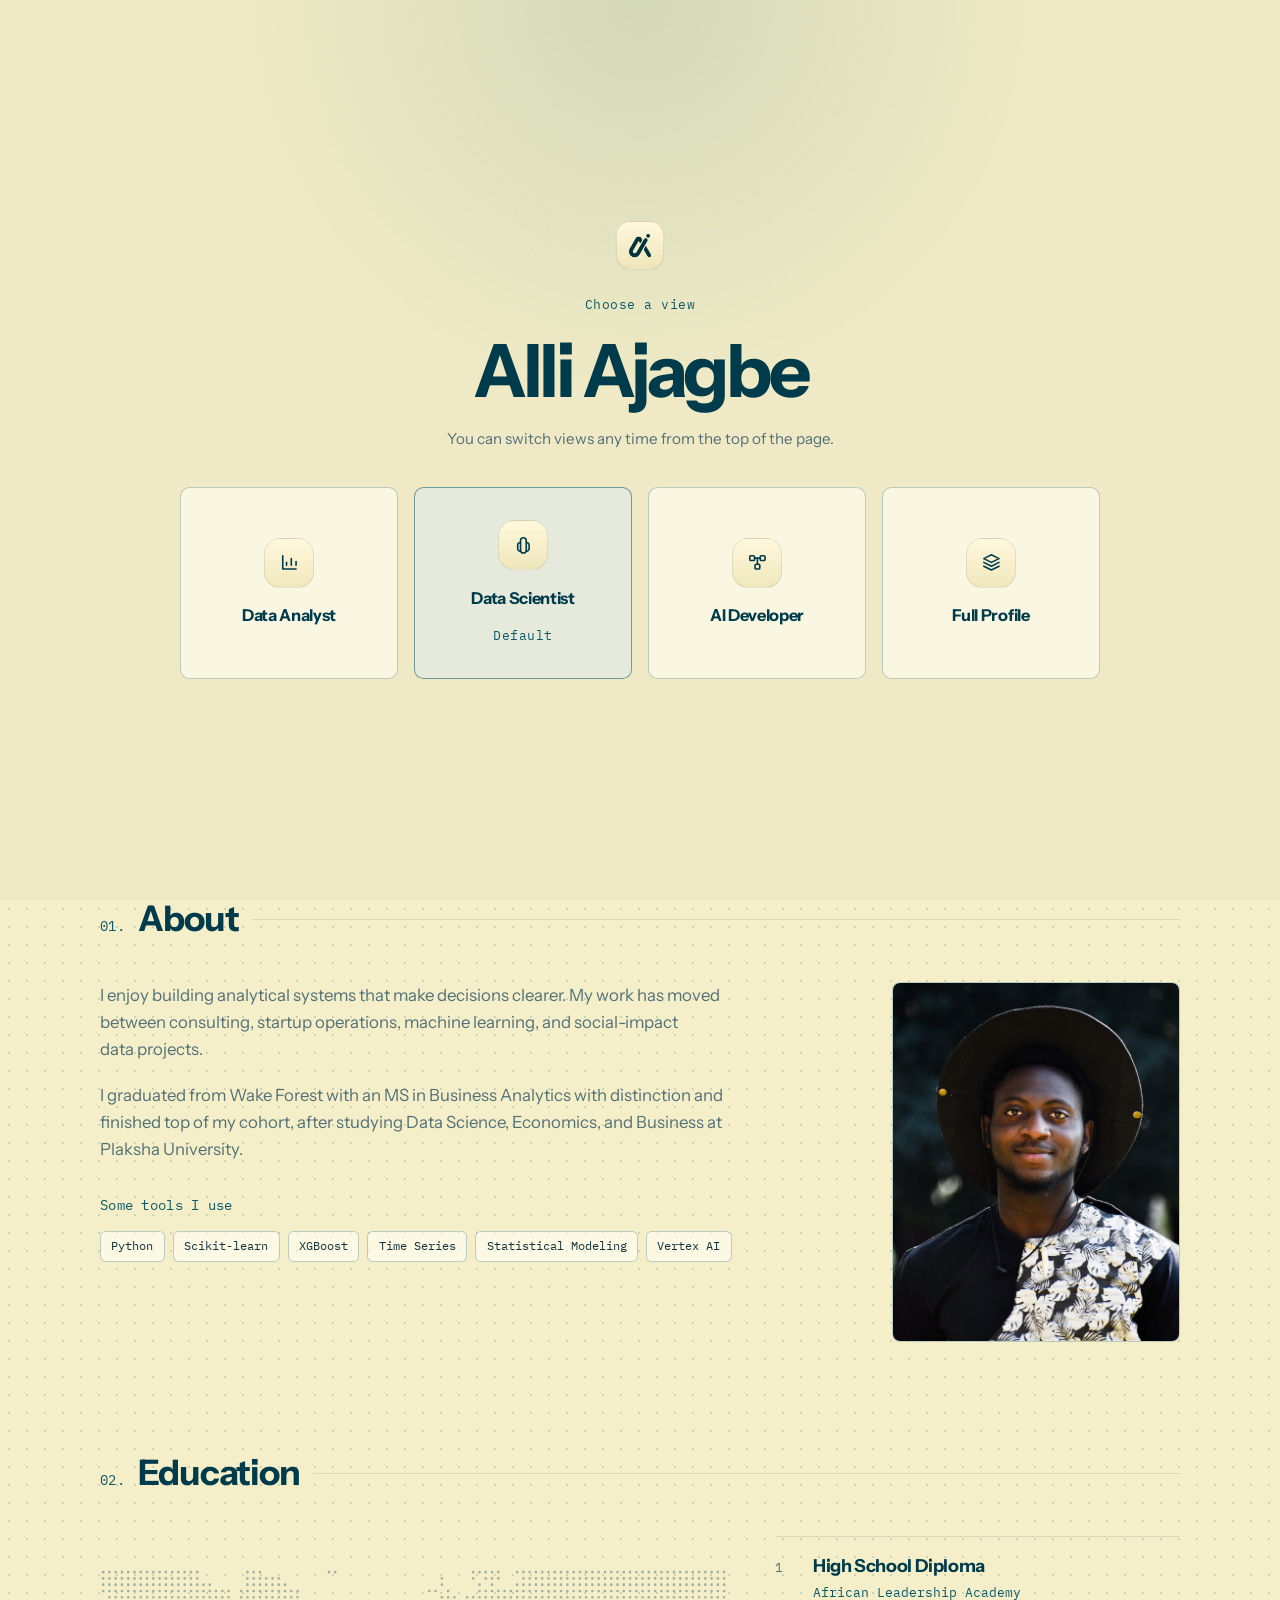
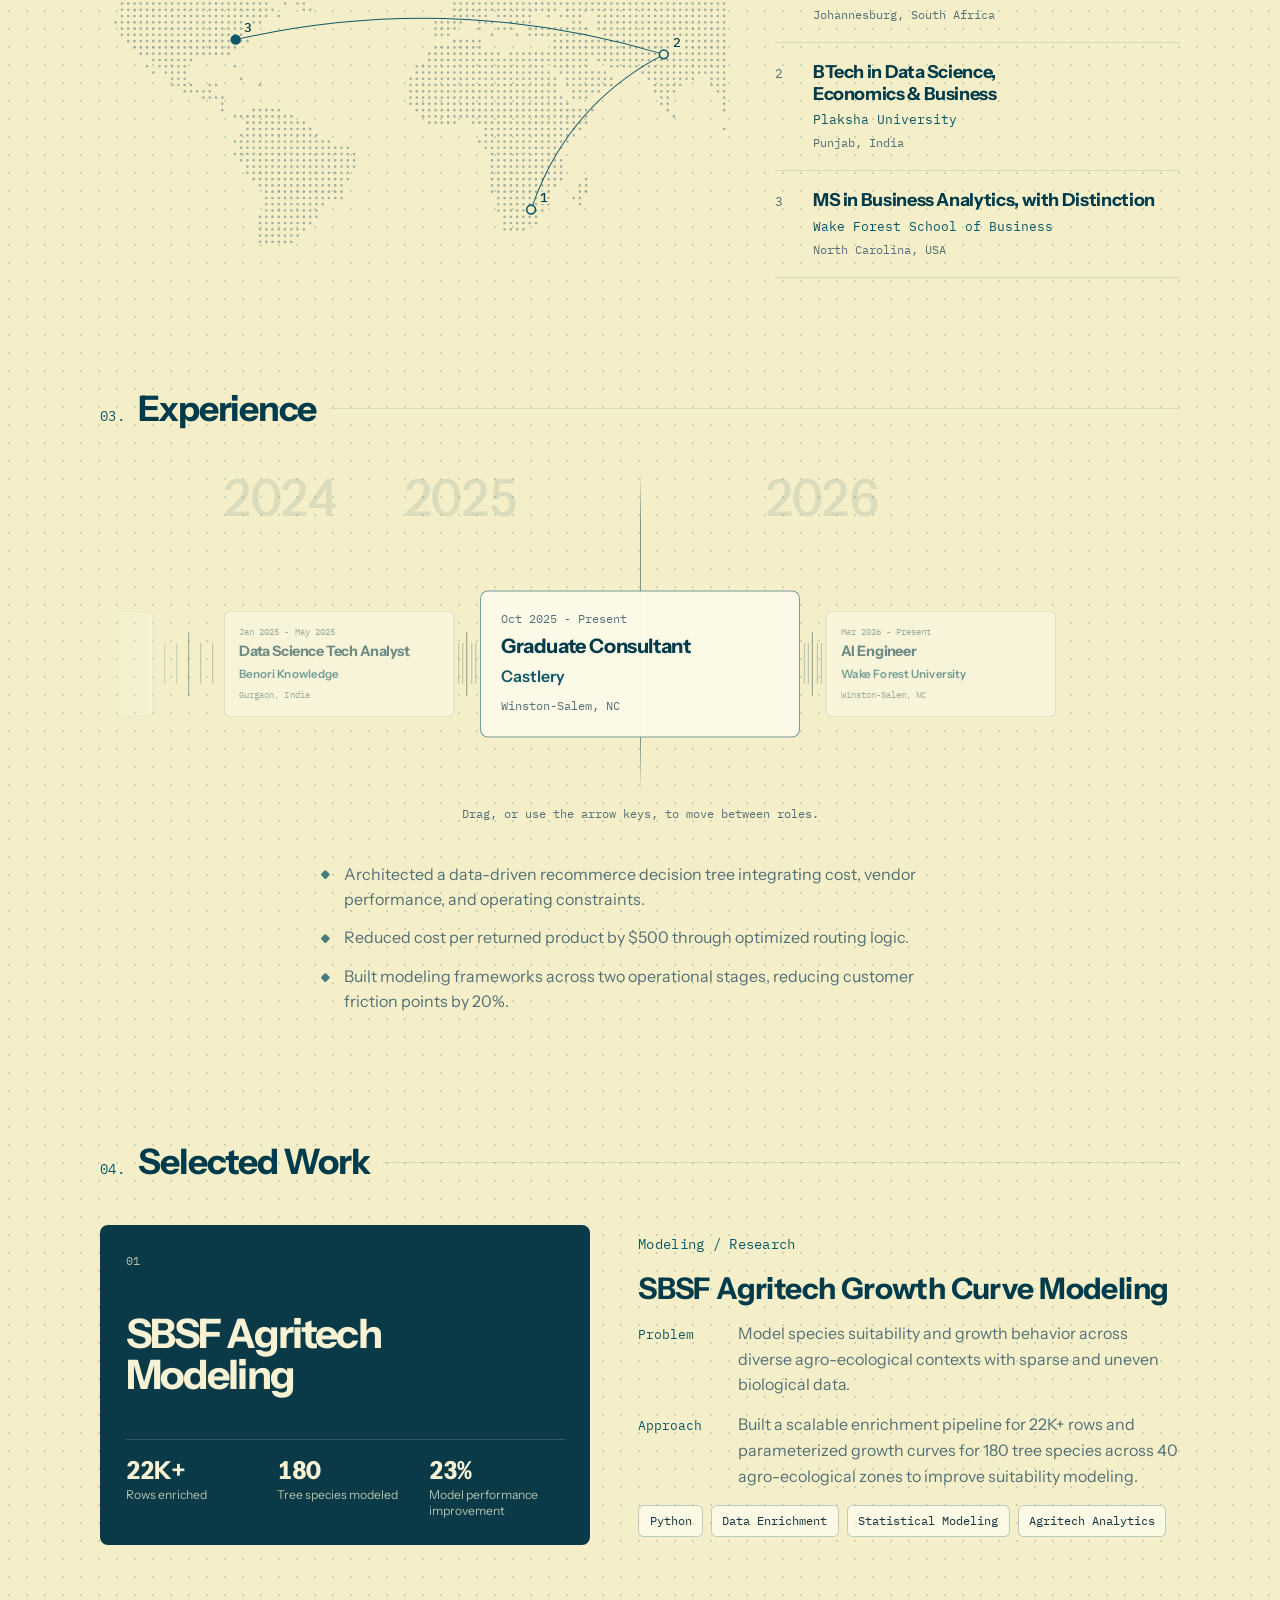
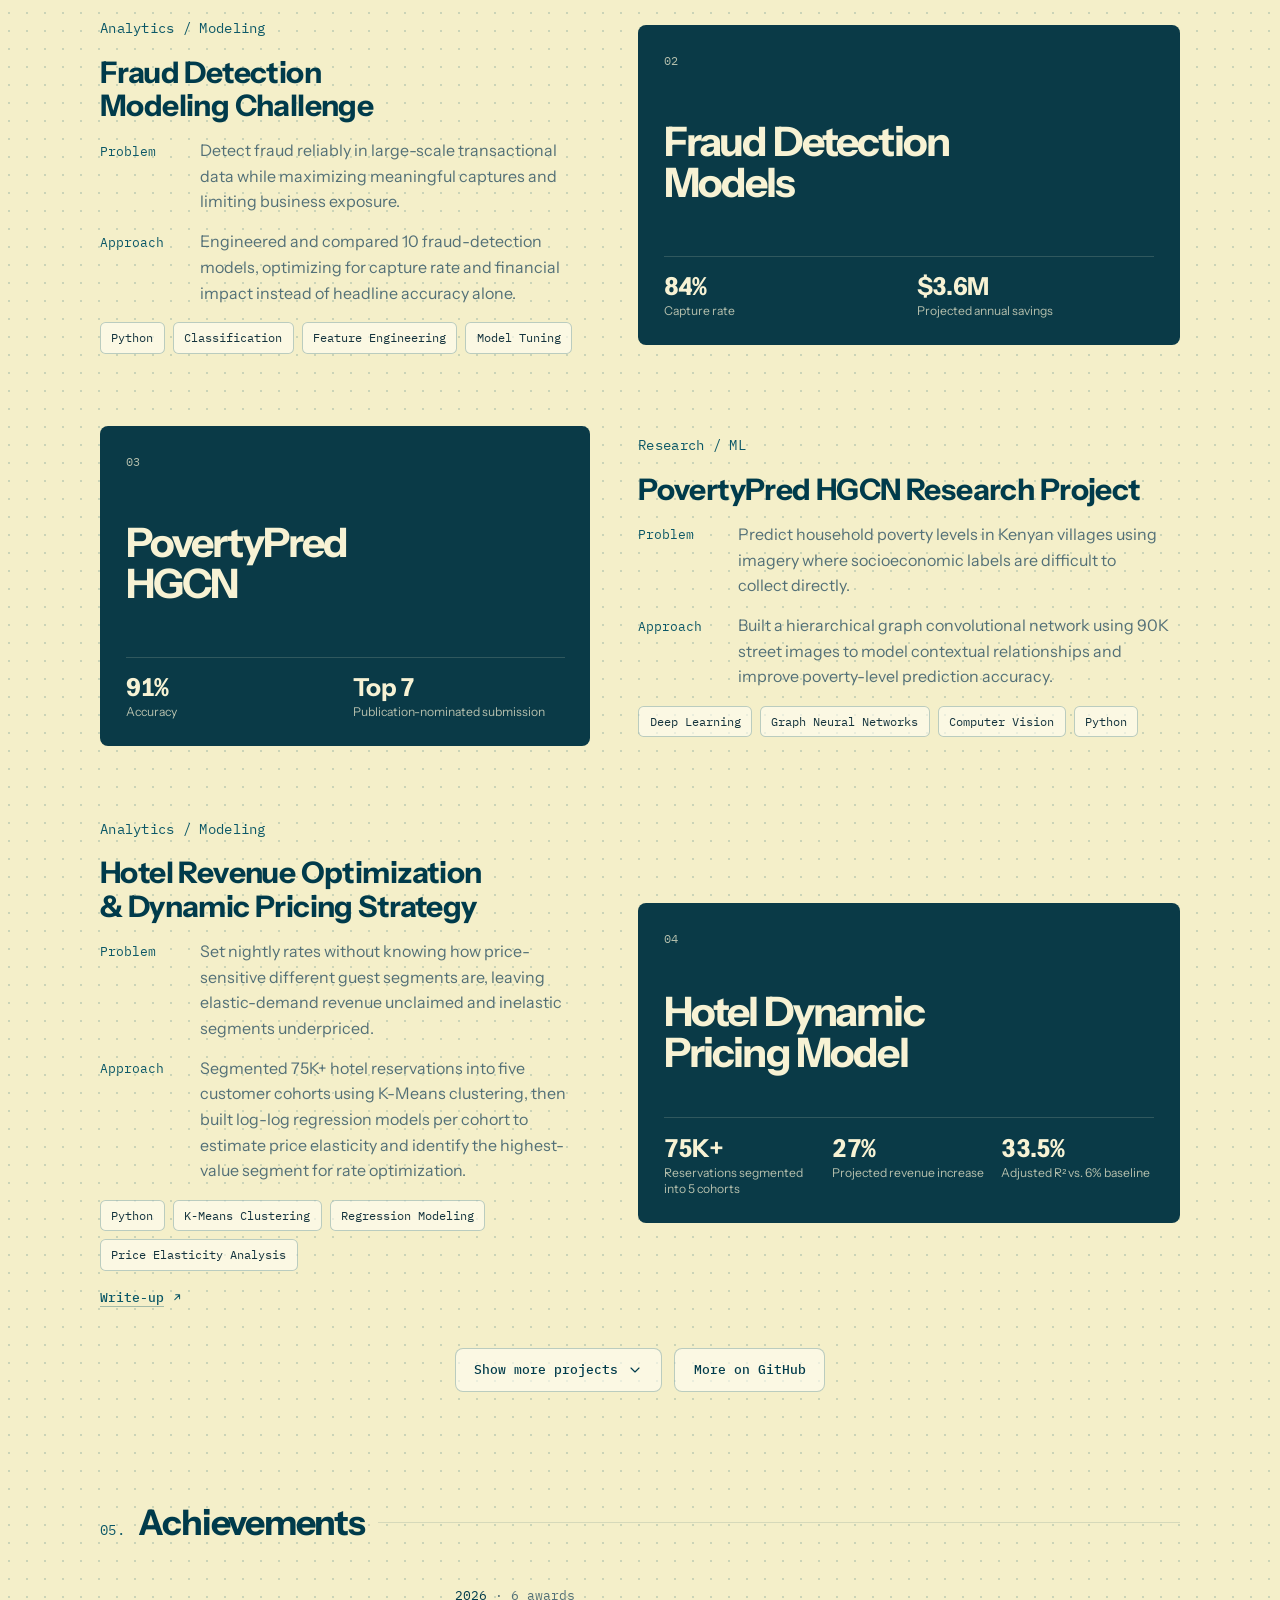
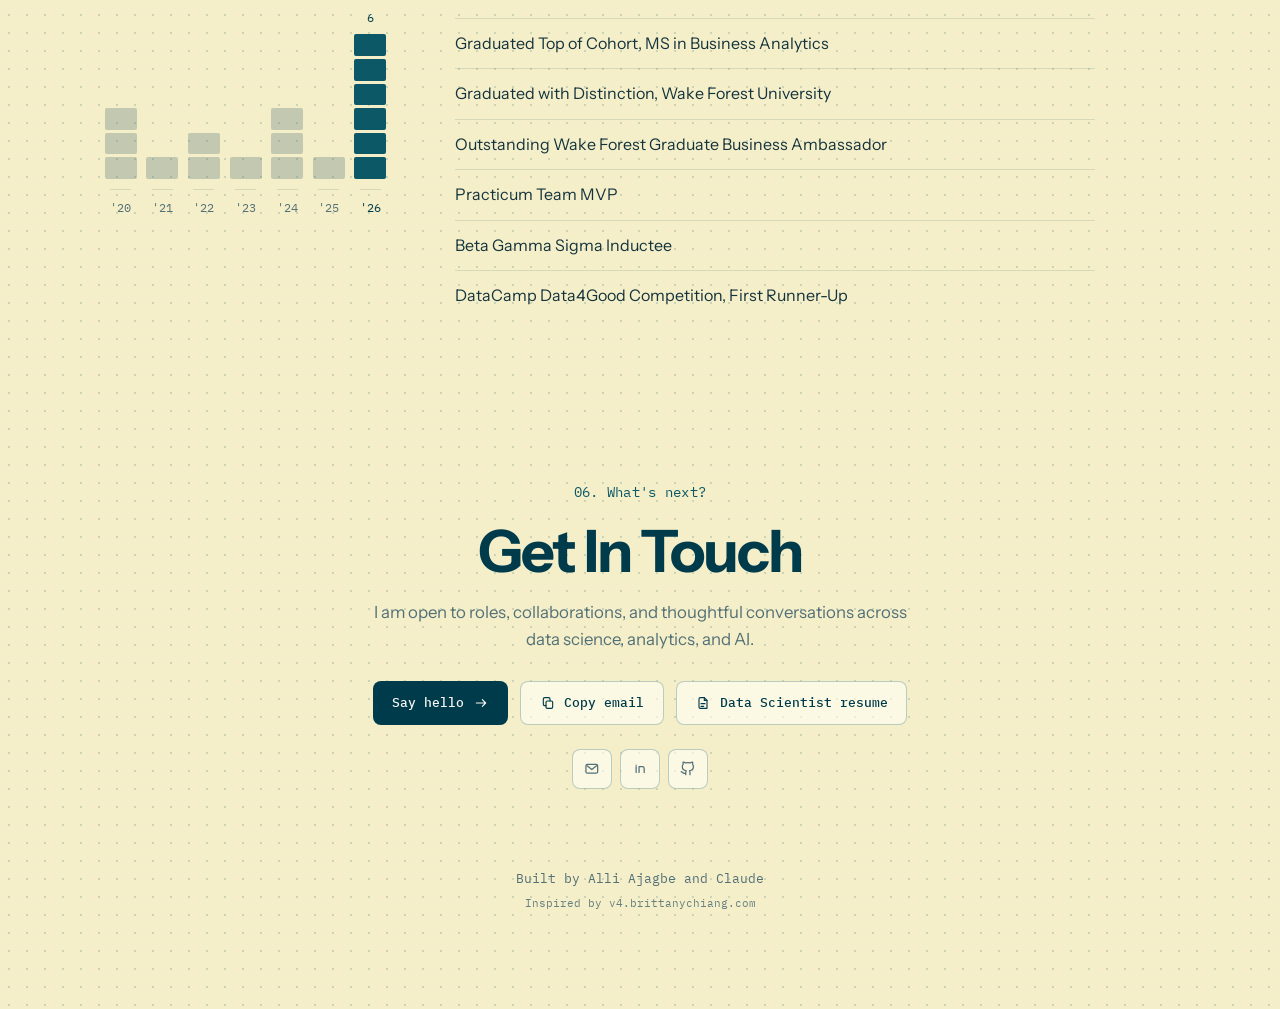
==== commit fc199181: "Add dock magnification, education map, and awards chart" ====
--- a/index.html
+++ b/index.html
@@ -43,7 +43,7 @@
         }
       })();
     </script>
-    <link rel="stylesheet" href="/styles.css?v=20261112b" />
+    <link rel="stylesheet" href="/styles.css?v=20261112f" />
   </head>
   <body data-page="home">
     <div class="site-shell">
@@ -203,7 +203,7 @@
               <span class="editor-home__line" aria-hidden="true"></span>
             </div>
             <div class="editor-home__achievements">
-              <div class="be-tabs" id="home-achievement-tabs" role="tablist" aria-label="Achievements by year"></div>
+              <div class="award-chart" id="home-achievement-tabs" role="tablist" aria-label="Achievements by year"></div>
               <div class="editor-home__achievement-panel" id="home-achievement-panel" role="tabpanel" aria-live="polite"></div>
             </div>
           </div>
@@ -231,7 +231,8 @@
       </footer>
     </div>
 
-    <script src="/content.js?v=20261112b" defer></script>
-    <script src="/script.js?v=20261112b" defer></script>
+    <script src="/content.js?v=20261112f" defer></script>
+    <script src="/map-data.js?v=20261112f" defer></script>
+    <script src="/script.js?v=20261112f" defer></script>
   </body>
 </html>
--- a/styles.css
+++ b/styles.css
@@ -3073,9 +3073,10 @@
   left: 50%;
   bottom: max(1rem, env(safe-area-inset-bottom));
   z-index: 30;
+  --dock-size: 2.75rem;
   isolation: isolate;
   display: inline-flex;
-  align-items: center;
+  align-items: flex-end;
   gap: 0.3rem;
   padding: 0.35rem;
   border: 1px solid var(--card-border);
@@ -3100,8 +3101,11 @@
   z-index: 1;
   display: grid;
   place-items: center;
-  width: 2.75rem;
-  height: 2.75rem;
+  flex: none;
+  width: calc(var(--dock-size) * var(--s, 1));
+  height: calc(var(--dock-size) * var(--s, 1));
+  /* Grow upward out of the bar instead of making the bar taller. */
+  margin-top: calc(var(--dock-size) * (1 - var(--s, 1)));
   padding: 0;
   border: 0;
   border-radius: 0.45rem;
@@ -3125,9 +3129,15 @@
   outline-offset: 1px;
 }
 
-.be-dock__item > svg {
-  width: 1.2rem;
-  height: 1.2rem;
+.be-dock__item > svg,
+.be-dock__item > .theme-icon {
+  width: calc(1.2rem * var(--s, 1));
+  height: calc(1.2rem * var(--s, 1));
+}
+
+.be-dock .theme-icon svg {
+  width: 100%;
+  height: 100%;
 }
 
 .be-dock .theme-icon > span {
@@ -3138,6 +3148,7 @@
 }
 
 .be-dock__sep {
+  align-self: center;
   width: 1px;
   height: 1.5rem;
   margin: 0 0.2rem;
@@ -3378,29 +3389,132 @@
 }
 
 /* Education */
-.editor-home__education-list {
-  display: grid;
-  gap: 2rem;
-  grid-template-columns: repeat(3, minmax(0, 1fr));
-}
-
-.editor-home__education-card {
-  display: grid;
-  align-content: start;
-  gap: 0.7rem;
-  padding-top: 1.1rem;
+.edu-map {
+  display: grid;
+  grid-template-columns: minmax(0, 1.55fr) minmax(0, 1fr);
+  align-items: center;
+  gap: 3rem;
+}
+
+.edu-map--plain {
+  grid-template-columns: minmax(0, 1fr);
+}
+
+.edu-map__svg {
+  display: block;
+  width: 100%;
+  height: auto;
+  overflow: visible;
+}
+
+.edu-map__land {
+  fill: none;
+  stroke: var(--text-soft);
+  stroke-width: 4.2;
+  stroke-linecap: round;
+  opacity: 0.5;
+}
+
+.edu-map__arc {
+  fill: none;
+  stroke: var(--accent);
+  stroke-width: 1.6;
+  stroke-dasharray: 1;
+  stroke-dashoffset: 1;
+}
+
+.edu-map.is-drawn .edu-map__arc {
+  stroke-dashoffset: 0;
+  transition: stroke-dashoffset 800ms var(--ease-in-out) calc(300ms + var(--i) * 800ms);
+}
+
+.edu-map__pin {
+  opacity: 0;
+}
+
+.edu-map.is-drawn .edu-map__pin {
+  opacity: 1;
+  transition: opacity 240ms ease calc(150ms + var(--i) * 800ms);
+}
+
+.edu-map__pin circle {
+  fill: var(--bg);
+  stroke: var(--accent);
+  stroke-width: 2.6;
+  transform-box: fill-box;
+  transform-origin: center;
+  transition: transform 220ms var(--ease-out);
+}
+
+.edu-map__pin.is-latest circle,
+.edu-map__pin.is-active circle {
+  fill: var(--accent);
+}
+
+.edu-map__pin.is-active circle {
+  transform: scale(1.4);
+}
+
+.edu-map__pin text {
+  fill: var(--heading);
+  font-family: var(--mono);
+  font-size: 21px;
+  font-weight: 500;
+  paint-order: stroke;
+  stroke: var(--bg);
+  stroke-width: 6px;
+  stroke-linejoin: round;
+}
+
+.edu-stops {
+  display: grid;
+  margin: 0;
+  padding: 0;
+  list-style: none;
+}
+
+.edu-stops__item {
+  display: grid;
+  grid-template-columns: 1.6rem minmax(0, 1fr);
+  gap: 0.75rem;
+  padding: 1.1rem 0;
   border-top: 1px solid var(--border);
 }
 
-.editor-home__education-card h3 {
-  font-size: 1.2rem;
+.edu-stops__item:last-child {
+  border-bottom: 1px solid var(--border);
+}
+
+.edu-stops__number {
+  padding-top: 0.2rem;
+  font-family: var(--mono);
+  font-size: 0.8rem;
+  color: var(--text-soft);
+  transition: color 160ms ease;
+}
+
+.edu-stops__item.is-active .edu-stops__number {
+  color: var(--accent);
+}
+
+.edu-stops__item h3 {
+  font-size: 1.12rem;
   line-height: 1.2;
-}
-
-.editor-home__education-meta {
+  text-wrap: balance;
+}
+
+.edu-stops__school {
+  margin-top: 0.4rem;
   font-family: var(--mono);
   font-size: 0.8rem;
   color: var(--accent);
+}
+
+.edu-stops__place {
+  margin-top: 0.15rem;
+  font-family: var(--mono);
+  font-size: 0.76rem;
+  color: var(--text-soft);
 }
 
 .editor-home__experience-meta {
@@ -3658,13 +3772,100 @@
 /* Achievements */
 .editor-home__achievements {
   display: grid;
-  gap: 1.25rem;
-  justify-items: start;
+  grid-template-columns: auto minmax(0, 1fr);
+  align-items: start;
+  gap: 4rem;
+}
+
+.award-chart {
+  position: relative;
+  display: flex;
+  align-items: flex-end;
+  height: 14.5rem;
+}
+
+.award-chart > .be-glide {
+  display: none;
+}
+
+.award-bar {
+  display: grid;
+  justify-items: center;
+  gap: 0.45rem;
+  padding: 0 0.3rem;
+  border: 0;
+  background: none;
+  color: var(--text-soft);
+  font-family: var(--mono);
+  font-size: 0.76rem;
+  cursor: pointer;
+}
+
+.award-bar:focus-visible {
+  outline: 2px solid var(--ring);
+  outline-offset: 3px;
+  border-radius: 0.3rem;
+}
+
+.award-bar__count {
+  opacity: 0;
+  transition: opacity 160ms ease;
+}
+
+.award-bar:hover .award-bar__count,
+.award-bar.is-active .award-bar__count {
+  opacity: 1;
+}
+
+.award-bar__units {
+  display: grid;
+  gap: 3px;
+}
+
+.award-bar__unit {
+  width: 2rem;
+  height: 1.35rem;
+  border-radius: 2px;
+  background: color-mix(in srgb, var(--text-soft) 30%, transparent);
+  transition: background-color 180ms ease;
+}
+
+.award-bar:hover .award-bar__unit {
+  background: color-mix(in srgb, var(--text-soft) 55%, transparent);
+}
+
+.award-bar.is-active .award-bar__unit {
+  background: var(--accent);
+}
+
+.award-bar__year {
+  align-self: stretch;
+  margin: 0.2rem -0.3rem 0;
+  padding-top: 0.5rem;
+  border-top: 1px solid var(--border);
+  text-align: center;
+}
+
+.award-bar.is-active,
+.award-bar.is-active .award-bar__year {
+  color: var(--heading);
 }
 
 .editor-home__achievement-panel {
-  width: min(100%, 44rem);
-  min-height: 9rem;
+  width: min(100%, 40rem);
+  min-height: 19rem;
+}
+
+.editor-home__achievement-head {
+  padding-bottom: 0.7rem;
+  border-bottom: 1px solid var(--border);
+  font-family: var(--mono);
+  font-size: 0.8rem;
+  color: var(--text-soft);
+}
+
+.editor-home__achievement-head span {
+  color: var(--heading);
 }
 
 .editor-home__achievement-list {
@@ -3908,7 +4109,6 @@
 
   .mode-launch__grid,
   .editor-home__about-grid,
-  .editor-home__education-list,
   .editor-home__more-grid,
   .work-feature {
     grid-template-columns: 1fr;
@@ -3924,6 +4124,28 @@
 
   .work-feature {
     gap: 1.5rem;
+  }
+
+  .edu-map,
+  .editor-home__achievements {
+    grid-template-columns: minmax(0, 1fr);
+    gap: 2rem;
+  }
+
+  .edu-map__pin text {
+    font-size: 30px;
+  }
+
+  .edu-map__pin circle {
+    r: 9px;
+  }
+
+  .award-chart {
+    justify-content: space-between;
+  }
+
+  .editor-home__achievement-panel {
+    min-height: 0;
   }
 
   .work-feature.is-reversed .work-feature__visual {
@@ -3997,9 +4219,8 @@
     padding: 0.3rem;
   }
 
-  .be-dock__item {
-    width: 2.4rem;
-    height: 2.4rem;
+  .be-dock {
+    --dock-size: 2.4rem;
   }
 
   .be-dock__item--wide {
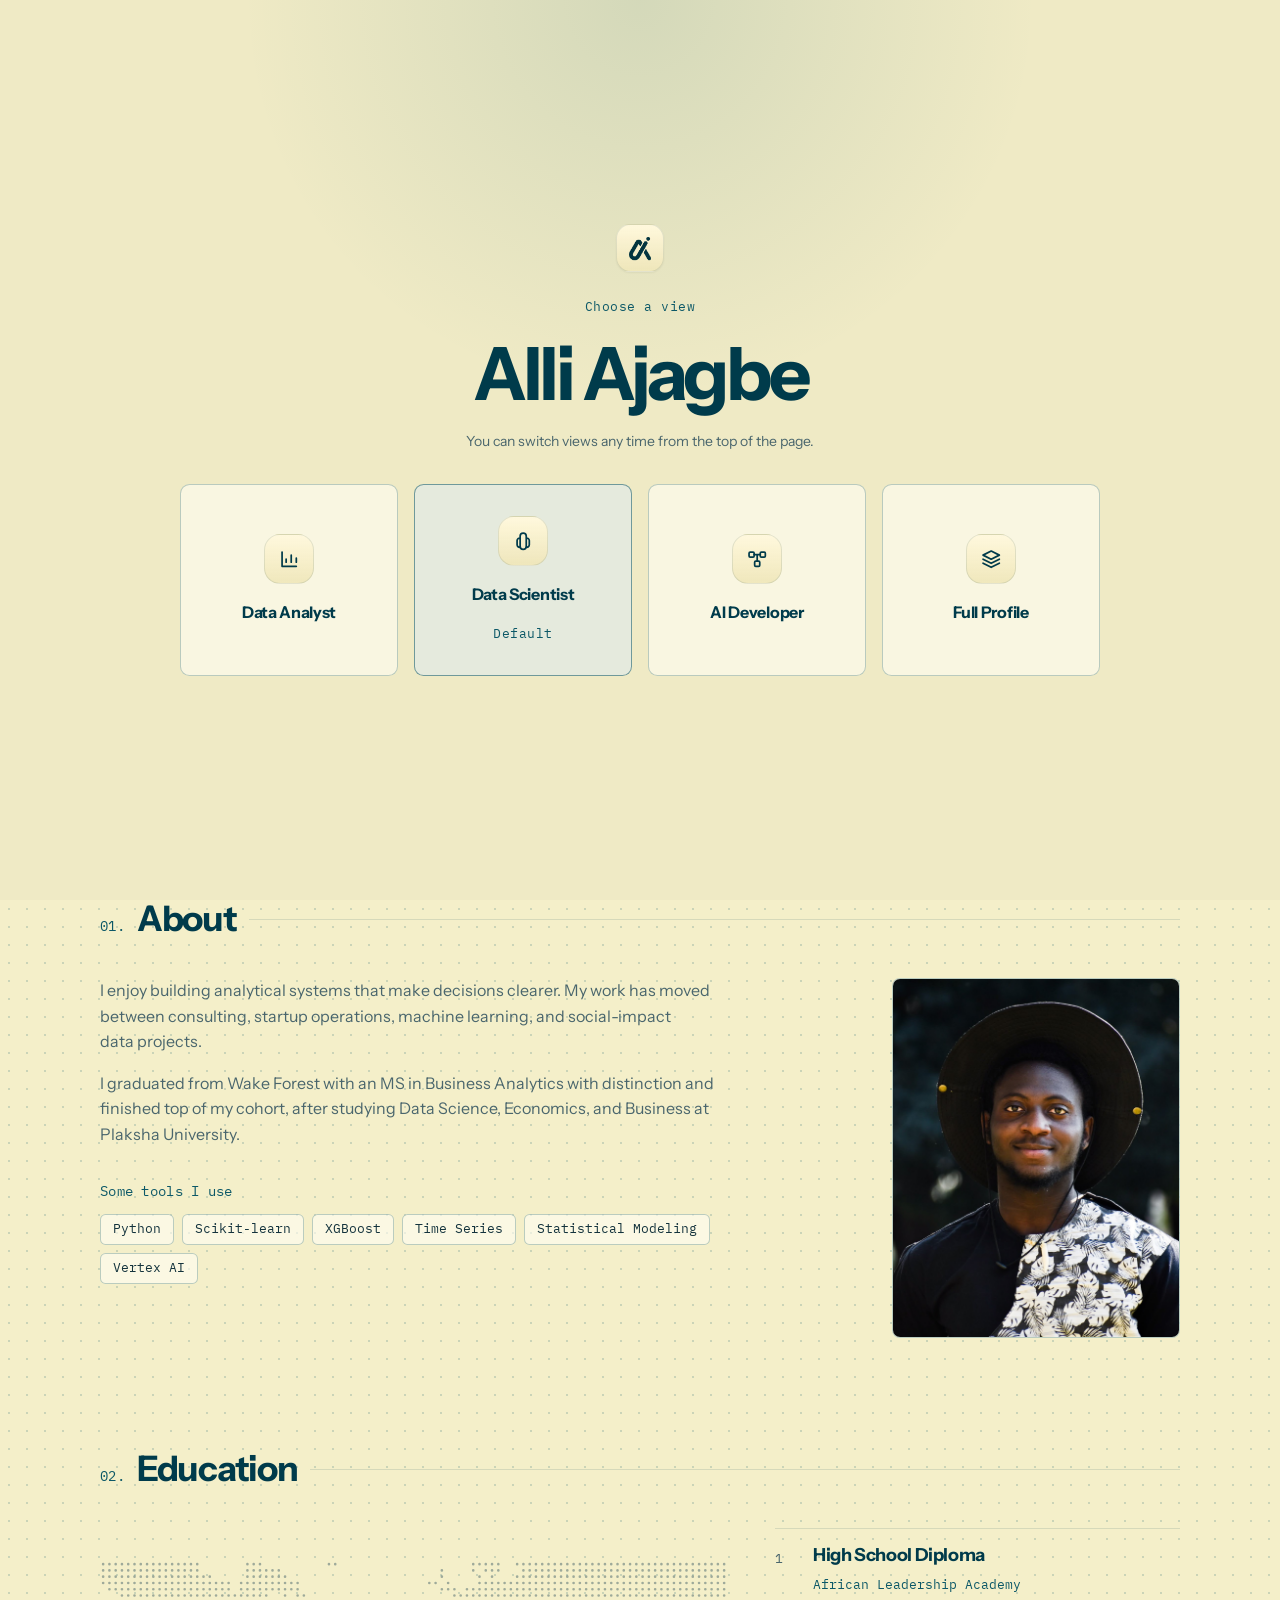
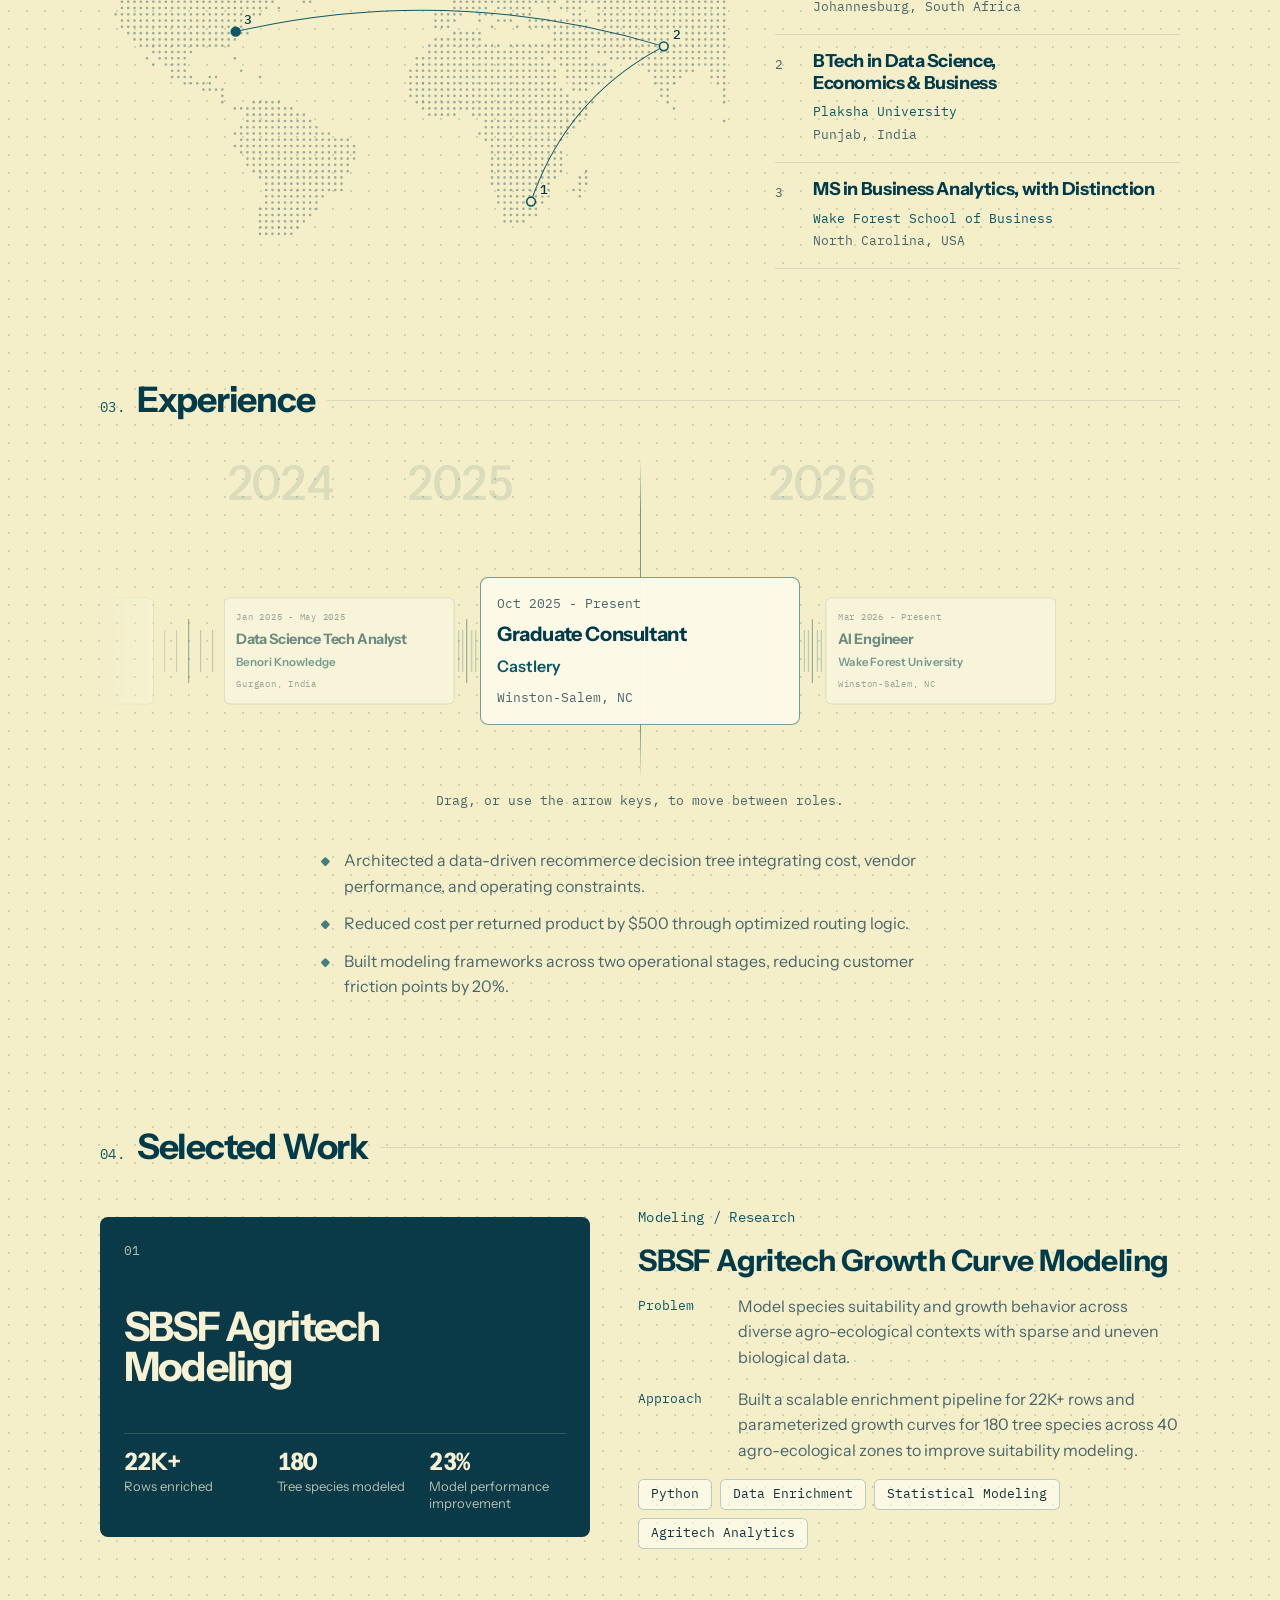
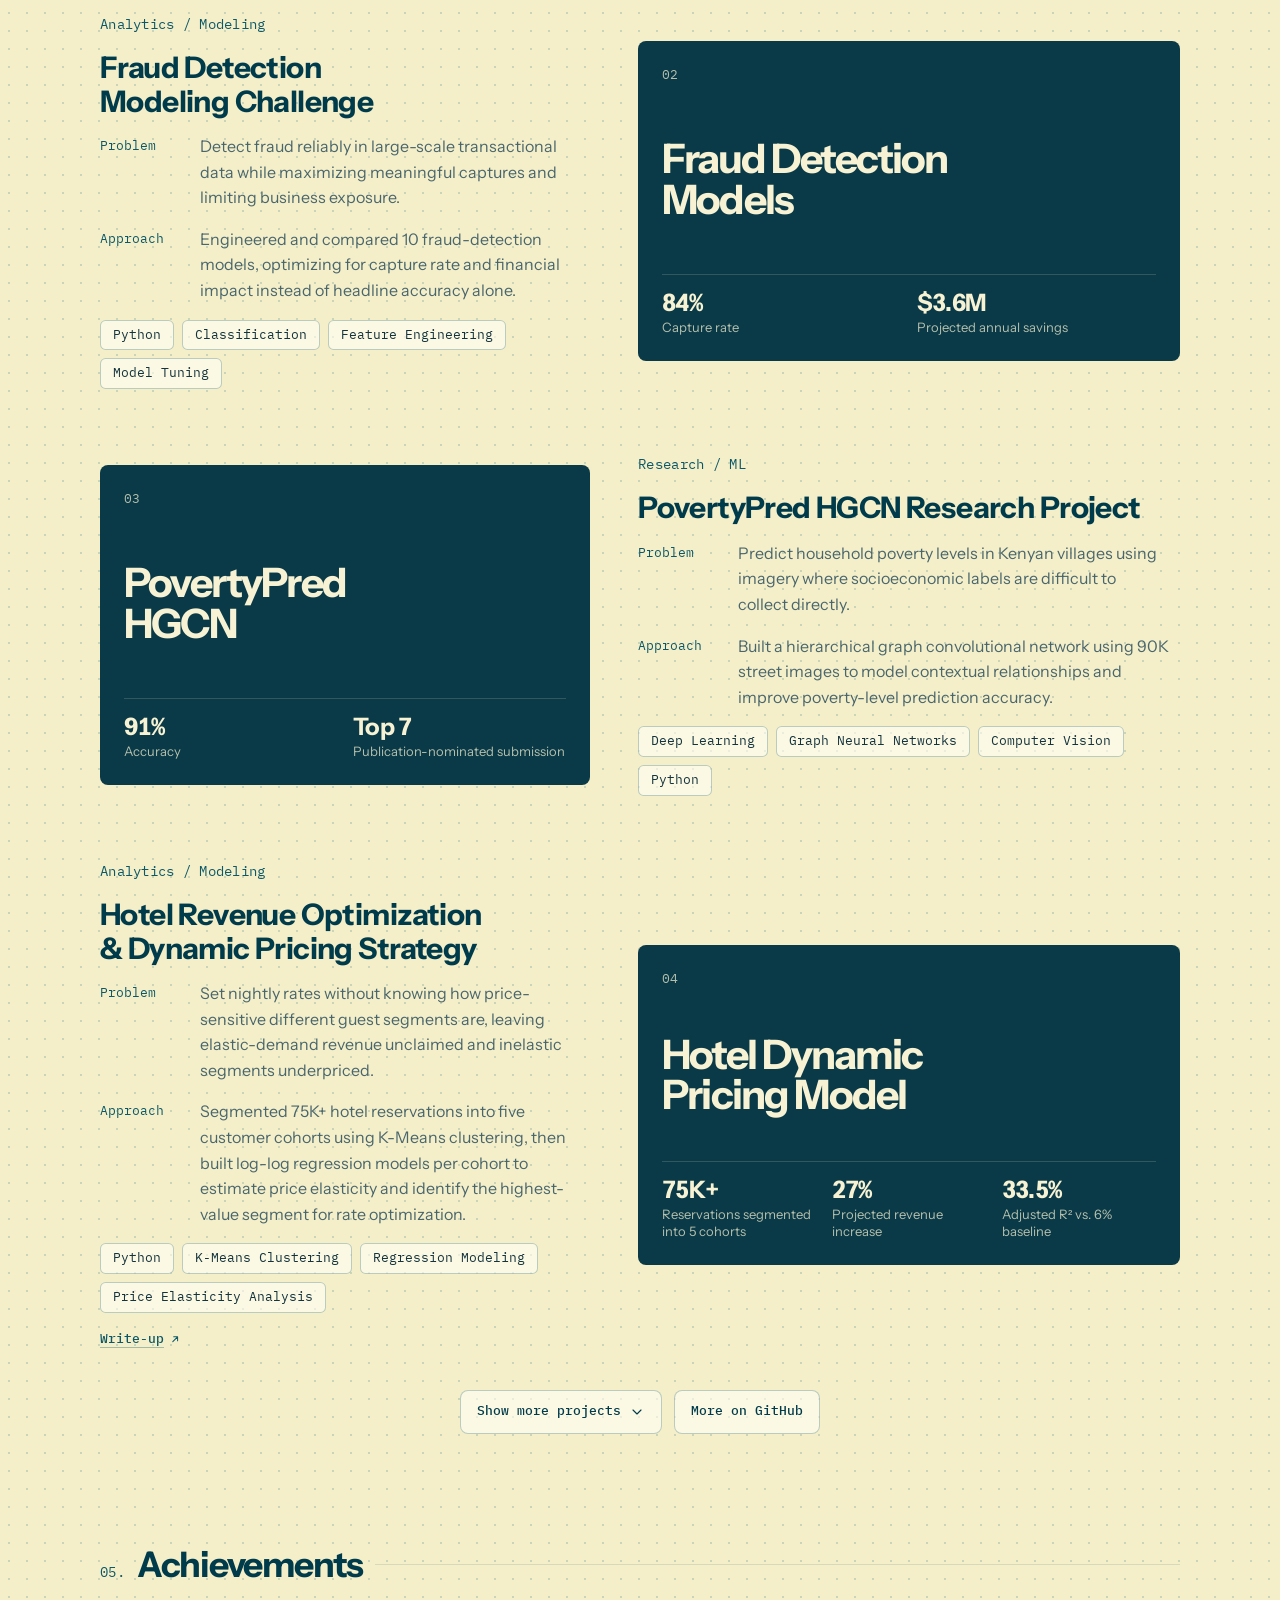
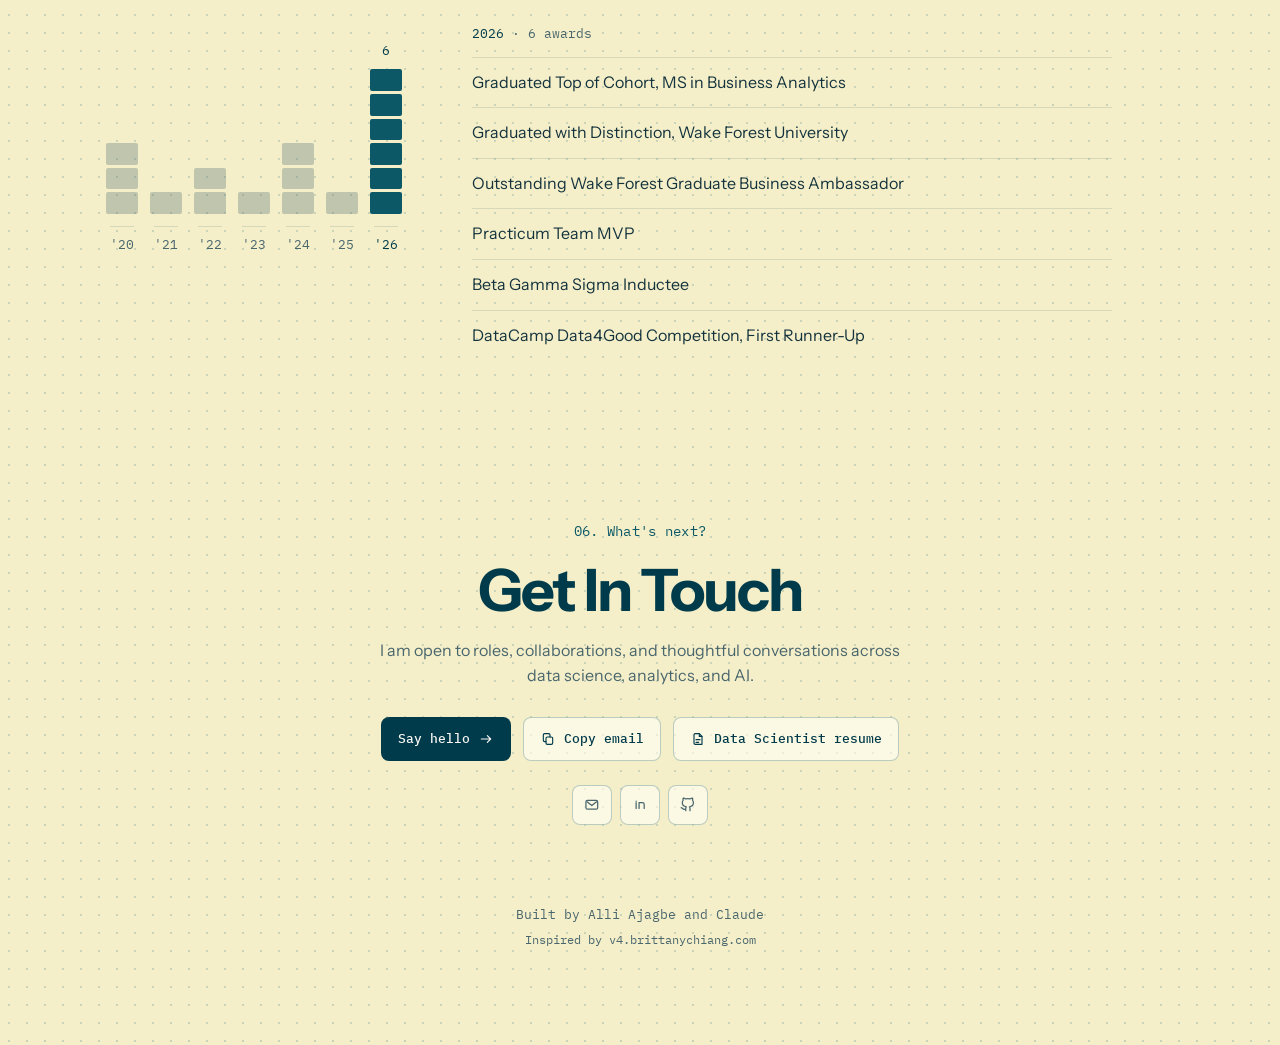
==== commit 224b9710: "Polish type, spacing, motion and touch targets; add skip link and 404 page" ====
--- a/index.html
+++ b/index.html
@@ -43,9 +43,10 @@
         }
       })();
     </script>
-    <link rel="stylesheet" href="/styles.css?v=20261112f" />
+    <link rel="stylesheet" href="/styles.css?v=20261117a" />
   </head>
   <body data-page="home">
+    <a class="skip-link" href="#top">Skip to content</a>
     <div class="site-shell">
       <div class="scroll-progress" aria-hidden="true"><span id="scroll-progress-bar"></span></div>
       <div class="brand-intro" id="brand-intro" aria-hidden="true">
@@ -106,7 +107,7 @@
         </div>
       </header>
 
-      <main class="editor-home" id="top">
+      <main class="editor-home" id="top" tabindex="-1">
         <aside class="edge-rail edge-rail--left" id="home-social-rail" aria-label="Social links"></aside>
         <aside class="edge-rail edge-rail--right" id="home-email-rail" aria-label="Email"></aside>
 
@@ -231,8 +232,8 @@
       </footer>
     </div>
 
-    <script src="/content.js?v=20261112f" defer></script>
-    <script src="/map-data.js?v=20261112f" defer></script>
-    <script src="/script.js?v=20261112f" defer></script>
+    <script src="/content.js?v=20261117a" defer></script>
+    <script src="/map-data.js?v=20261117a" defer></script>
+    <script src="/script.js?v=20261117a" defer></script>
   </body>
 </html>
--- a/styles.css
+++ b/styles.css
@@ -6,7 +6,7 @@
   --surface-strong: rgba(255, 253, 244, 0.98);
   --surface-soft: rgba(250, 246, 225, 0.78);
   --text: #14333d;
-  --text-soft: #537077;
+  --text-soft: #4a666d;
   --heading: #003b4b;
   --accent: #0c5867;
   --accent-strong: #003b4b;
@@ -1821,7 +1821,16 @@
 
 /* ─── Home: tokens ───────────────────────────────────────── */
 :root {
-  --ease-out: cubic-bezier(0.16, 1, 0.3, 1);
+  --ease-out: cubic-bezier(0.22, 1, 0.36, 1);
+  /* Type scale: every size on the page comes from this list. */
+  --fs-xs: 0.75rem;     /* 12: captions, labels */
+  --fs-sm: 0.8125rem;   /* 13: mono UI, meta */
+  --fs-md: 0.875rem;    /* 14: small body */
+  --fs-base: 1rem;      /* 16 */
+  --fs-lg: 1.125rem;    /* 18 */
+  --fs-xl: 1.25rem;     /* 20 */
+  --fs-2xl: 1.5rem;     /* 24 */
+  --fs-4xl: 3rem;       /* 48 */
   --ease-in-out: cubic-bezier(0.77, 0, 0.175, 1);
   --glide: 420ms var(--ease-out);
   --mono: "IBM Plex Mono", monospace;
@@ -1845,7 +1854,7 @@
 .header-actions {
   display: inline-flex;
   align-items: center;
-  gap: 0.8rem;
+  gap: 0.75rem;
 }
 
 /* ─── Theme switch: view-transition reveal ───────────────── */
@@ -1942,7 +1951,7 @@
   border-radius: 0.4rem;
   opacity: 0;
   pointer-events: none;
-  transition: transform var(--glide), width var(--glide), height var(--glide), opacity 160ms ease;
+  transition: transform var(--glide), width var(--glide), height var(--glide), opacity 200ms var(--ease-out);
 }
 
 .is-ready > .be-glide {
@@ -1959,7 +1968,7 @@
   max-width: 100%;
   padding: 0.25rem;
   border: 1px solid var(--card-border);
-  border-radius: 0.6rem;
+  border-radius: 0.75rem;
   background: var(--card);
   overflow-x: auto;
   scrollbar-width: none;
@@ -1978,19 +1987,19 @@
   z-index: 1;
   display: inline-flex;
   align-items: center;
-  gap: 0.4rem;
+  gap: 0.5rem;
   min-height: 2.25rem;
-  padding: 0.4rem 0.9rem;
+  padding: 0.5rem 1rem;
   border: 0;
-  border-radius: 0.4rem;
+  border-radius: 0.5rem;
   background: transparent;
   color: var(--text-soft);
   font-family: var(--mono);
-  font-size: 0.82rem;
+  font-size: var(--fs-sm);
   font-weight: 500;
   white-space: nowrap;
   cursor: pointer;
-  transition: color 200ms ease;
+  transition: color 200ms var(--ease-out), transform 200ms var(--ease-out);
 }
 
 .be-tabs__tab:hover {
@@ -2041,7 +2050,7 @@
   top: 0;
   left: 50%;
   color: color-mix(in srgb, var(--heading) 10%, transparent);
-  font-size: 3.2rem;
+  font-size: var(--fs-4xl);
   font-weight: 500;
   line-height: 1;
   letter-spacing: -0.05em;
@@ -2072,7 +2081,7 @@
   justify-content: space-between;
   height: calc(var(--card-w, 20rem) * 0.2);
   pointer-events: none;
-  transition: opacity 200ms ease;
+  transition: opacity 200ms var(--ease-out);
 }
 
 .be-timeline__ticks i {
@@ -2089,12 +2098,12 @@
 .be-timeline__card {
   position: relative;
   display: grid;
-  gap: 0.4rem;
-  padding: 1.15rem 1.25rem 1.25rem;
+  gap: 0.5rem;
+  padding: 1rem 1rem 1rem;
   border: 1px solid var(--card-border);
   border-radius: 0.5rem;
   background: color-mix(in srgb, var(--surface-strong) 70%, var(--bg));
-  transition: border-color 200ms ease;
+  transition: border-color 200ms var(--ease-out);
 }
 
 /* Side cards are dimmed with a veil, not opacity, so they stay solid where they overlap. */
@@ -2113,7 +2122,7 @@
 }
 
 .be-timeline__card h3 {
-  font-size: 1.25rem;
+  font-size: var(--fs-xl);
   line-height: 1.15;
 }
 
@@ -2121,7 +2130,7 @@
 .be-timeline__place {
   color: var(--text-soft);
   font-family: var(--mono);
-  font-size: 0.76rem;
+  font-size: var(--fs-sm);
 }
 
 .be-timeline__org {
@@ -2153,19 +2162,19 @@
   display: inline-flex;
   align-items: center;
   justify-content: center;
-  gap: 0.55rem;
+  gap: 0.5rem;
   min-height: 2.75rem;
-  padding: 0.55rem 1.15rem;
+  padding: 0.5rem 1rem;
   border: 1px solid var(--card-border);
   border-radius: 0.5rem;
   background: var(--card);
   color: var(--heading);
   font-family: var(--mono);
-  font-size: 0.84rem;
+  font-size: var(--fs-sm);
   font-weight: 500;
   white-space: nowrap;
   cursor: pointer;
-  transition: transform 160ms var(--ease-out), background-color 200ms ease, border-color 200ms ease, box-shadow 200ms ease;
+  transition: transform 200ms var(--ease-out), background-color 200ms var(--ease-out), border-color 200ms var(--ease-out), box-shadow 200ms var(--ease-out);
 }
 
 .be-btn:hover {
@@ -2174,7 +2183,7 @@
 }
 
 .be-btn:active {
-  transform: scale(0.97);
+  transform: scale(0.98);
 }
 
 .be-btn svg {
@@ -2196,8 +2205,8 @@
 
 .be-btn--sm {
   min-height: 2.5rem;
-  padding: 0.4rem 0.95rem;
-  font-size: 0.8rem;
+  padding: 0.5rem 1rem;
+  font-size: var(--fs-sm);
 }
 
 .be-btn__arrow {
@@ -2222,7 +2231,7 @@
   background: transparent;
   color: var(--text-soft);
   cursor: pointer;
-  transition: transform 160ms var(--ease-out), background-color 200ms ease, color 200ms ease, border-color 200ms ease;
+  transition: transform 200ms var(--ease-out), background-color 200ms var(--ease-out), color 200ms var(--ease-out), border-color 200ms var(--ease-out);
 }
 
 .be-icon-btn:hover {
@@ -2254,8 +2263,8 @@
   display: inline-flex;
   align-items: center;
   justify-content: center;
-  gap: 0.55rem;
-  transition: opacity 180ms ease, transform 320ms var(--ease-out), filter 180ms ease;
+  gap: 0.5rem;
+  transition: opacity 200ms var(--ease-out), transform 320ms var(--ease-out), filter 200ms var(--ease-out);
 }
 
 .be-swap:not(.is-done) .be-swap__item[data-state="done"],
@@ -2277,7 +2286,7 @@
   border: 1px solid var(--card-border);
   border-radius: 0.5rem;
   background: var(--card);
-  transition: border-color 200ms ease;
+  transition: border-color 200ms var(--ease-out);
 }
 
 .be-card--hover:hover {
@@ -2293,13 +2302,13 @@
 .be-chip {
   display: inline-flex;
   align-items: center;
-  padding: 0.3rem 0.65rem;
+  padding: 0.25rem 0.75rem;
   border: 1px solid var(--card-border);
   border-radius: 0.35rem;
   background: var(--card);
   color: var(--text);
   font-family: var(--mono);
-  font-size: 0.78rem;
+  font-size: var(--fs-sm);
 }
 
 .be-badge {
@@ -2328,12 +2337,12 @@
   left: 50%;
   bottom: calc(100% + 0.55rem);
   z-index: 5;
-  padding: 0.28rem 0.55rem;
+  padding: 0.25rem 0.5rem;
   border-radius: 0.5rem;
   background: var(--accent-strong);
   color: var(--button-primary-text);
   font-family: var(--mono);
-  font-size: 0.7rem;
+  font-size: var(--fs-xs);
   letter-spacing: 0;
   line-height: 1.3;
   white-space: nowrap;
@@ -2341,7 +2350,7 @@
   opacity: 0;
   pointer-events: none;
   transform: translate(-50%, 4px) scale(0.96);
-  transition: opacity 140ms ease, transform 200ms var(--ease-out);
+  transition: opacity 200ms var(--ease-out), transform 200ms var(--ease-out);
 }
 
 [data-tooltip][data-tooltip-side="right"]::after {
@@ -2392,7 +2401,7 @@
   padding-inline: 0.75rem;
   overflow: hidden;
   opacity: 0;
-  transition: opacity 320ms ease;
+  transition: opacity 320ms var(--ease-out);
 }
 
 .be-collapse.is-open .be-collapse__inner {
@@ -2444,17 +2453,17 @@
 .be-toast {
   display: inline-flex;
   align-items: center;
-  gap: 0.55rem;
-  padding: 0.6rem 1rem;
+  gap: 0.5rem;
+  padding: 0.5rem 1rem;
   border-radius: 0.5rem;
   background: var(--accent-strong);
   color: var(--button-primary-text);
   font-family: var(--mono);
-  font-size: 0.8rem;
+  font-size: var(--fs-sm);
   box-shadow: var(--shadow-hover);
   opacity: 0;
   transform: translateY(8px);
-  transition: opacity 200ms ease, transform 360ms var(--ease-out);
+  transition: opacity 200ms var(--ease-out), transform 360ms var(--ease-out);
 }
 
 .be-toast.is-visible {
@@ -2488,7 +2497,7 @@
   backdrop-filter: blur(12px) saturate(140%);
   opacity: 0;
   cursor: default;
-  transition: opacity 180ms var(--ease-out);
+  transition: opacity 200ms var(--ease-out);
 }
 
 .be-palette__panel {
@@ -2496,12 +2505,12 @@
   width: min(100%, 36rem);
   overflow: hidden;
   border: 1px solid var(--card-border);
-  border-radius: 0.6rem;
+  border-radius: 0.75rem;
   background: var(--surface-strong);
   box-shadow: 0 24px 60px -12px rgba(0, 20, 28, 0.35);
   opacity: 0;
   transform: translateY(-8px) scale(0.97);
-  transition: opacity 140ms var(--ease-out), transform 140ms var(--ease-out);
+  transition: opacity 200ms var(--ease-out), transform 200ms var(--ease-out);
 }
 
 .be-palette.is-open .be-palette__backdrop {
@@ -2511,7 +2520,7 @@
 .be-palette.is-open .be-palette__panel {
   opacity: 1;
   transform: none;
-  transition: opacity 180ms var(--ease-out), transform 320ms var(--ease-out);
+  transition: opacity 200ms var(--ease-out), transform 320ms var(--ease-out);
 }
 
 .be-palette__search {
@@ -2536,7 +2545,7 @@
   border: 0;
   background: transparent;
   color: var(--text);
-  font-size: 1rem;
+  font-size: var(--fs-base);
 }
 
 .be-palette__input::placeholder {
@@ -2548,12 +2557,12 @@
 }
 
 .be-kbd {
-  padding: 0.1rem 0.4rem;
+  padding: 0.125rem 0.5rem;
   border: 1px solid var(--border);
   border-radius: 0.4rem;
   color: var(--text-soft);
   font-family: var(--mono);
-  font-size: 0.68rem;
+  font-size: var(--fs-xs);
   line-height: 1.5;
 }
 
@@ -2572,18 +2581,16 @@
 }
 
 .be-palette__list > .be-glide {
-  border-radius: 0.6rem;
+  border-radius: 0.25rem;
   background: var(--muted-fill);
   transition-duration: 220ms, 220ms, 220ms, 120ms;
 }
 
 .be-palette__group {
-  padding: 0.5rem 0.6rem 0.3rem;
+  padding: 0.5rem 0.5rem 0.25rem;
   color: var(--text-soft);
   font-family: var(--mono);
-  font-size: 0.66rem;
-  letter-spacing: 0.1em;
-  text-transform: uppercase;
+  font-size: var(--fs-xs);
 }
 
 .be-palette__row {
@@ -2593,15 +2600,15 @@
   align-items: center;
   gap: 0.75rem;
   width: 100%;
-  padding: 0.55rem 0.6rem;
+  padding: 0.5rem 0.5rem;
   border: 0;
-  border-radius: 0.6rem;
+  border-radius: 0.25rem;
   background: transparent;
   color: var(--text-soft);
-  font-size: 0.92rem;
+  font-size: var(--fs-md);
   text-align: left;
   cursor: pointer;
-  transition: color 140ms ease;
+  transition: color 200ms var(--ease-out);
 }
 
 .be-palette__row.is-active {
@@ -2624,13 +2631,13 @@
 .be-palette__row-hint {
   color: var(--accent);
   font-family: var(--mono);
-  font-size: 0.7rem;
+  font-size: var(--fs-xs);
 }
 
 .be-palette__empty {
   padding: 2rem 1rem;
   color: var(--text-soft);
-  font-size: 0.92rem;
+  font-size: var(--fs-md);
   text-align: center;
 }
 
@@ -2638,17 +2645,17 @@
   display: flex;
   align-items: center;
   gap: 1rem;
-  padding: 0.55rem 1rem;
+  padding: 0.5rem 1rem;
   border-top: 1px solid var(--border);
   color: var(--text-soft);
   font-family: var(--mono);
-  font-size: 0.7rem;
+  font-size: var(--fs-xs);
 }
 
 .be-palette__footer span {
   display: inline-flex;
   align-items: center;
-  gap: 0.35rem;
+  gap: 0.25rem;
 }
 
 /* ─── Intro + view launcher ──────────────────────────────── */
@@ -2666,7 +2673,7 @@
   background:
     radial-gradient(circle at center, color-mix(in srgb, var(--accent) 16%, transparent), transparent 40%),
     color-mix(in srgb, var(--bg) 98%, black 2%);
-  transition: opacity 260ms ease, visibility 260ms ease;
+  transition: opacity 260ms var(--ease-out), visibility 260ms var(--ease-out);
 }
 
 .brand-intro.is-hidden {
@@ -2700,7 +2707,7 @@
   height: 5.8rem;
   display: grid;
   place-items: center;
-  padding: 0.9rem;
+  padding: 1rem;
   border-radius: 1.5rem;
   background: var(--paper-beige);
   border: 1px solid var(--paper-border);
@@ -2716,7 +2723,7 @@
 }
 
 .brand-intro.is-active .brand-intro__halo {
-  animation: brandIntroHalo 1.25s ease forwards;
+  animation: brandIntroHalo 1.25s var(--ease-out) forwards;
 }
 
 .brand-intro.is-active .brand-intro__mark {
@@ -2724,7 +2731,7 @@
 }
 
 .brand-intro.is-exiting .brand-intro__inner {
-  animation: brandIntroExit 0.4s ease forwards;
+  animation: brandIntroExit 0.4s var(--ease-out) forwards;
 }
 
 @keyframes brandIntroMark {
@@ -2786,7 +2793,7 @@
   background:
     radial-gradient(circle at top, color-mix(in srgb, var(--accent) 12%, transparent), transparent 36%),
     color-mix(in srgb, var(--bg) 98%, black 2%);
-  transition: opacity 260ms ease, visibility 260ms ease;
+  transition: opacity 260ms var(--ease-out), visibility 260ms var(--ease-out);
 }
 
 .mode-launch.is-hidden {
@@ -2810,7 +2817,7 @@
 .mode-launch__eyebrow,
 .mode-launch__default {
   font-family: var(--mono);
-  font-size: 0.82rem;
+  font-size: var(--fs-sm);
   letter-spacing: 0.04em;
   color: var(--accent);
 }
@@ -2826,7 +2833,7 @@
 .mode-launch__hint {
   max-width: 30rem;
   color: var(--text-soft);
-  font-size: 0.95rem;
+  font-size: var(--fs-md);
   text-align: center;
 }
 
@@ -2835,7 +2842,7 @@
   display: grid;
   gap: 1rem;
   grid-template-columns: repeat(4, minmax(0, 1fr));
-  margin-top: 1.25rem;
+  margin-top: 1rem;
 }
 
 .mode-launch__card {
@@ -2843,14 +2850,14 @@
   display: grid;
   justify-items: center;
   align-content: center;
-  gap: 0.9rem;
-  padding: 1.35rem 1rem;
+  gap: 1rem;
+  padding: 1.5rem 1rem;
   border-radius: 0.6rem;
   border: 1px solid var(--card-border);
   background: var(--card);
   color: var(--heading);
   cursor: pointer;
-  transition: transform 260ms var(--ease-out), border-color 200ms ease, background-color 200ms ease, box-shadow 260ms ease;
+  transition: transform 260ms var(--ease-out), border-color 200ms var(--ease-out), background-color 200ms var(--ease-out), box-shadow 260ms var(--ease-out);
 }
 
 .mode-launch__card:hover,
@@ -2868,7 +2875,7 @@
   width: 3.15rem;
   height: 3.15rem;
   display: inline-flex;
-  padding: 0.8rem;
+  padding: 0.75rem;
   align-items: center;
   justify-content: center;
   border-radius: 1rem;
@@ -2887,7 +2894,7 @@
 }
 
 .mode-launch__label {
-  font-size: 1.02rem;
+  font-size: var(--fs-base);
   font-weight: 700;
   letter-spacing: -0.02em;
 }
@@ -2921,7 +2928,7 @@
   width: 2.6rem;
   height: 2.6rem;
   flex: none;
-  padding: 0.3rem;
+  padding: 0.25rem;
   border: 1px solid var(--paper-border);
   border-radius: 0.7rem;
   background: var(--paper-beige);
@@ -2948,13 +2955,13 @@
 .topbar__link {
   position: relative;
   z-index: 1;
-  padding: 0.55rem 0.75rem;
+  padding: 0.5rem 0.75rem;
   color: var(--text-soft);
   font-family: var(--mono);
-  font-size: 0.82rem;
+  font-size: var(--fs-sm);
   font-weight: 500;
   white-space: nowrap;
-  transition: color 200ms ease;
+  transition: color 200ms var(--ease-out);
 }
 
 .topbar__link:hover,
@@ -2974,15 +2981,15 @@
   align-items: center;
   gap: 0.5rem;
   height: 2.5rem;
-  padding: 0 0.6rem 0 0.75rem;
+  padding: 0 0.5rem 0 0.75rem;
   border: 1px solid var(--card-border);
   border-radius: 0.5rem;
   background: var(--card);
   color: var(--text-soft);
   font-family: var(--mono);
-  font-size: 0.78rem;
+  font-size: var(--fs-sm);
   cursor: pointer;
-  transition: color 200ms ease, border-color 200ms ease, transform 160ms var(--ease-out);
+  transition: color 200ms var(--ease-out), border-color 200ms var(--ease-out), transform 200ms var(--ease-out);
 }
 
 .topbar__search:hover {
@@ -2991,7 +2998,7 @@
 }
 
 .topbar__search:active {
-  transform: scale(0.97);
+  transform: scale(0.98);
 }
 
 .topbar__search svg {
@@ -3049,7 +3056,7 @@
 .theme-icon svg {
   position: absolute;
   inset: 0;
-  transition: opacity 180ms ease, transform 420ms var(--ease-out), filter 180ms ease;
+  transition: opacity 200ms var(--ease-out), transform 420ms var(--ease-out), filter 200ms var(--ease-out);
 }
 
 [data-theme="light"] .theme-icon__sun,
@@ -3077,15 +3084,15 @@
   isolation: isolate;
   display: inline-flex;
   align-items: flex-end;
-  gap: 0.3rem;
-  padding: 0.35rem;
+  gap: 0.25rem;
+  padding: 0.25rem;
   border: 1px solid var(--card-border);
-  border-radius: 0.65rem;
+  border-radius: 0.75rem;
   background: color-mix(in srgb, var(--surface-strong) 70%, var(--bg));
   box-shadow: 0 10px 30px -12px rgba(8, 40, 50, 0.35);
   opacity: 0;
   transform: translate(-50%, 140%);
-  transition: transform 320ms var(--ease-out), opacity 200ms ease;
+  transition: transform 320ms var(--ease-out), opacity 200ms var(--ease-out);
 }
 
 .be-dock.is-visible {
@@ -3094,6 +3101,7 @@
 }
 
 .be-dock > .be-glide {
+  border-radius: 0.5rem;
   background: var(--muted-fill);
 }
 
@@ -3108,11 +3116,11 @@
   margin-top: calc(var(--dock-size) * (1 - var(--s, 1)));
   padding: 0;
   border: 0;
-  border-radius: 0.45rem;
+  border-radius: 0.5rem;
   background: none;
   color: var(--text-soft);
   cursor: pointer;
-  transition: color 160ms ease, background-color 160ms ease;
+  transition: color 200ms var(--ease-out), background-color 200ms var(--ease-out), transform 200ms var(--ease-out);
 }
 
 .be-dock__item:hover,
@@ -3144,14 +3152,14 @@
   position: absolute;
   inset: 0;
   display: block;
-  transition: opacity 180ms ease, transform 420ms var(--ease-out);
+  transition: opacity 200ms var(--ease-out), transform 420ms var(--ease-out);
 }
 
 .be-dock__sep {
   align-self: center;
   width: 1px;
   height: 1.5rem;
-  margin: 0 0.2rem;
+  margin: 0 0.25rem;
   background: var(--border);
 }
 
@@ -3187,7 +3195,7 @@
   min-height: 100svh;
   display: grid;
   align-items: center;
-  padding: 6.5rem 0 4.5rem;
+  padding: 6.5rem 0 4rem;
   overflow: hidden;
 }
 
@@ -3197,19 +3205,19 @@
   display: grid;
   grid-template-columns: minmax(0, 1.1fr) minmax(0, 1fr);
   align-items: center;
-  gap: 3.5rem;
+  gap: 3rem;
 }
 
 .editor-home__hero-main {
   display: grid;
-  gap: 2.25rem;
+  gap: 2rem;
   min-width: 0;
 }
 
 .hero-field {
   display: grid;
   grid-template-rows: minmax(0, 1fr) auto;
-  gap: 0.9rem;
+  gap: 1rem;
   height: clamp(22rem, 58vh, 32rem);
   margin: 0;
   min-width: 0;
@@ -3222,11 +3230,11 @@
 }
 
 .hero-field__caption {
-  padding-top: 0.7rem;
+  padding-top: 0.75rem;
   border-top: 1px solid var(--border);
   color: var(--text-soft);
   font-family: var(--mono);
-  font-size: 0.74rem;
+  font-size: var(--fs-xs);
   white-space: pre-wrap;
 }
 
@@ -3244,12 +3252,12 @@
 .editor-home__number {
   font-family: var(--mono);
   color: var(--accent);
-  font-size: 0.88rem;
+  font-size: var(--fs-md);
   letter-spacing: 0.02em;
 }
 
 .view-switch__label {
-  font-size: 0.82rem;
+  font-size: var(--fs-sm);
 }
 
 .editor-home__hero-copy {
@@ -3277,7 +3285,7 @@
 .editor-home__summary {
   max-width: 36rem;
   color: var(--text-soft);
-  font-size: 1.06rem;
+  font-size: var(--fs-base);
   text-wrap: pretty;
 }
 
@@ -3285,16 +3293,16 @@
   display: flex;
   flex-wrap: wrap;
   align-items: center;
-  gap: 0.6rem 1.1rem;
+  gap: 0.5rem 1rem;
   color: var(--text-soft);
   font-family: var(--mono);
-  font-size: 0.8rem;
+  font-size: var(--fs-sm);
 }
 
 .editor-home__meta-item {
   display: inline-flex;
   align-items: center;
-  gap: 0.4rem;
+  gap: 0.5rem;
 }
 
 .editor-home__meta-item svg {
@@ -3323,8 +3331,8 @@
   display: grid;
   grid-template-columns: auto auto minmax(120px, 1fr);
   align-items: baseline;
-  gap: 0.85rem;
-  margin-bottom: 2.75rem;
+  gap: 0.75rem;
+  margin-bottom: 2.5rem;
 }
 
 .editor-home__heading h2 {
@@ -3340,7 +3348,7 @@
 /* About */
 .editor-home__about-grid {
   display: grid;
-  gap: 3.5rem;
+  gap: 3rem;
   grid-template-columns: minmax(0, 1.28fr) minmax(260px, 0.72fr);
   align-items: start;
 }
@@ -3353,16 +3361,16 @@
 
 .editor-home__copy {
   display: grid;
-  gap: 1.2rem;
+  gap: 1rem;
   max-width: 42rem;
   color: var(--text-soft);
-  font-size: 1.05rem;
+  font-size: var(--fs-base);
   text-wrap: pretty;
 }
 
 .editor-home__tech {
   display: grid;
-  gap: 0.85rem;
+  gap: 0.75rem;
   max-width: 42rem;
 }
 
@@ -3434,7 +3442,7 @@
 
 .edu-map.is-drawn .edu-map__pin {
   opacity: 1;
-  transition: opacity 240ms ease calc(150ms + var(--i) * 800ms);
+  transition: opacity 240ms var(--ease-out) calc(150ms + var(--i) * 800ms);
 }
 
 .edu-map__pin circle {
@@ -3477,7 +3485,7 @@
   display: grid;
   grid-template-columns: 1.6rem minmax(0, 1fr);
   gap: 0.75rem;
-  padding: 1.1rem 0;
+  padding: 1rem 0;
   border-top: 1px solid var(--border);
 }
 
@@ -3486,11 +3494,11 @@
 }
 
 .edu-stops__number {
-  padding-top: 0.2rem;
+  padding-top: 0.25rem;
   font-family: var(--mono);
-  font-size: 0.8rem;
+  font-size: var(--fs-sm);
   color: var(--text-soft);
-  transition: color 160ms ease;
+  transition: color 200ms var(--ease-out);
 }
 
 .edu-stops__item.is-active .edu-stops__number {
@@ -3498,32 +3506,32 @@
 }
 
 .edu-stops__item h3 {
-  font-size: 1.12rem;
+  font-size: var(--fs-lg);
   line-height: 1.2;
   text-wrap: balance;
 }
 
 .edu-stops__school {
-  margin-top: 0.4rem;
+  margin-top: 0.5rem;
   font-family: var(--mono);
-  font-size: 0.8rem;
+  font-size: var(--fs-sm);
   color: var(--accent);
 }
 
 .edu-stops__place {
-  margin-top: 0.15rem;
+  margin-top: 0.125rem;
   font-family: var(--mono);
-  font-size: 0.76rem;
+  font-size: var(--fs-sm);
   color: var(--text-soft);
 }
 
 .editor-home__experience-meta {
   display: flex;
   flex-wrap: wrap;
-  gap: 0.3rem 1rem;
+  gap: 0.25rem 1rem;
   font-family: var(--mono);
   color: var(--text-soft);
-  font-size: 0.82rem;
+  font-size: var(--fs-sm);
 }
 
 /* Experience */
@@ -3535,20 +3543,20 @@
 .editor-home__timeline-hint {
   color: var(--text-soft);
   font-family: var(--mono);
-  font-size: 0.76rem;
+  font-size: var(--fs-sm);
   text-align: center;
 }
 
 .editor-home__tab-panel {
   width: min(100%, 40rem);
   min-height: 11rem;
-  margin: 1.25rem auto 0;
+  margin: 1rem auto 0;
 }
 
 .editor-home__notes {
   display: grid;
-  gap: 0.8rem;
-  margin: 0.4rem 0 0;
+  gap: 0.75rem;
+  margin: 0.5rem 0 0;
   padding: 0;
   list-style: none;
 }
@@ -3576,7 +3584,7 @@
 /* Work */
 .editor-home__featured-work {
   display: grid;
-  gap: 4.5rem;
+  gap: 4rem;
 }
 
 .work-feature {
@@ -3595,7 +3603,7 @@
   grid-template-rows: auto 1fr auto;
   gap: 1.5rem;
   min-height: 20rem;
-  padding: 1.6rem;
+  padding: 1.5rem;
   border-radius: 0.5rem;
   background: var(--panel-bg);
   color: var(--panel-text);
@@ -3605,7 +3613,7 @@
 .work-panel__top {
   color: var(--panel-soft);
   font-family: var(--mono);
-  font-size: 0.78rem;
+  font-size: var(--fs-sm);
 }
 
 .work-panel__title {
@@ -3622,7 +3630,7 @@
   display: grid;
   grid-template-columns: repeat(auto-fit, minmax(6.5rem, 1fr));
   gap: 1rem;
-  padding-top: 1.1rem;
+  padding-top: 1rem;
   border-top: 1px solid var(--panel-line);
 }
 
@@ -3633,7 +3641,7 @@
 }
 
 .work-panel__metric strong {
-  font-size: 1.55rem;
+  font-size: var(--fs-2xl);
   line-height: 1;
   letter-spacing: -0.03em;
   font-variant-numeric: tabular-nums;
@@ -3641,7 +3649,7 @@
 
 .work-panel__metric span {
   color: var(--panel-soft);
-  font-size: 0.76rem;
+  font-size: var(--fs-sm);
   line-height: 1.35;
 }
 
@@ -3658,7 +3666,7 @@
 
 .work-feature__detail {
   display: grid;
-  gap: 0.9rem;
+  gap: 1rem;
   margin: 0;
 }
 
@@ -3669,10 +3677,10 @@
 }
 
 .work-feature__detail dt {
-  padding-top: 0.15rem;
+  padding-top: 0.125rem;
   color: var(--accent);
   font-family: var(--mono);
-  font-size: 0.82rem;
+  font-size: var(--fs-sm);
 }
 
 .work-feature__detail dd {
@@ -3684,21 +3692,21 @@
 .work-links {
   display: flex;
   flex-wrap: wrap;
-  gap: 0.5rem 1.1rem;
+  gap: 0.5rem 1rem;
 }
 
 .work-link {
   display: inline-flex;
   align-items: center;
-  gap: 0.35rem;
+  gap: 0.25rem;
   color: var(--accent);
   font-family: var(--mono);
-  font-size: 0.82rem;
+  font-size: var(--fs-sm);
   font-weight: 500;
   text-decoration: underline;
   text-decoration-color: color-mix(in srgb, var(--accent) 35%, transparent);
   text-underline-offset: 0.3em;
-  transition: color 200ms ease, text-decoration-color 200ms ease;
+  transition: color 200ms var(--ease-out), text-decoration-color 200ms var(--ease-out);
 }
 
 .work-link:hover {
@@ -3720,44 +3728,44 @@
   display: grid;
   gap: 1rem;
   grid-template-columns: repeat(3, minmax(0, 1fr));
-  padding: 3.5rem 0 0.75rem;
+  padding: 3rem 0 0.75rem;
 }
 
 .editor-home__mini-project {
   display: grid;
   align-content: start;
-  gap: 0.7rem;
-  padding: 1.3rem;
+  gap: 0.75rem;
+  padding: 1.5rem;
 }
 
 .editor-home__mini-project h3 {
-  font-size: 1.15rem;
+  font-size: var(--fs-lg);
   line-height: 1.2;
 }
 
 .editor-home__mini-project p {
   color: var(--text-soft);
-  font-size: 0.94rem;
+  font-size: var(--fs-md);
 }
 
 .editor-home__mini-top {
   display: flex;
   align-items: center;
-  gap: 0.7rem;
+  gap: 0.75rem;
   color: var(--accent);
   font-family: var(--mono);
-  font-size: 0.76rem;
+  font-size: var(--fs-sm);
 }
 
 .editor-home__mini-metrics {
   display: flex;
   flex-wrap: wrap;
-  gap: 0.4rem;
-  margin-top: 0.2rem;
+  gap: 0.5rem;
+  margin-top: 0.25rem;
 }
 
 .editor-home__mini-metrics .be-chip strong {
-  margin-right: 0.35rem;
+  margin-right: 0.25rem;
   color: var(--heading);
 }
 
@@ -3791,13 +3799,15 @@
 .award-bar {
   display: grid;
   justify-items: center;
-  gap: 0.45rem;
-  padding: 0 0.3rem;
+  gap: 0.5rem;
+  min-width: 2.75rem;
+  padding: 0 0.25rem;
+  transition: transform 200ms var(--ease-out);
   border: 0;
   background: none;
   color: var(--text-soft);
   font-family: var(--mono);
-  font-size: 0.76rem;
+  font-size: var(--fs-sm);
   cursor: pointer;
 }
 
@@ -3809,7 +3819,7 @@
 
 .award-bar__count {
   opacity: 0;
-  transition: opacity 160ms ease;
+  transition: opacity 200ms var(--ease-out);
 }
 
 .award-bar:hover .award-bar__count,
@@ -3827,7 +3837,7 @@
   height: 1.35rem;
   border-radius: 2px;
   background: color-mix(in srgb, var(--text-soft) 30%, transparent);
-  transition: background-color 180ms ease;
+  transition: background-color 200ms var(--ease-out);
 }
 
 .award-bar:hover .award-bar__unit {
@@ -3840,7 +3850,7 @@
 
 .award-bar__year {
   align-self: stretch;
-  margin: 0.2rem -0.3rem 0;
+  margin: 0.25rem -0.25rem 0;
   padding-top: 0.5rem;
   border-top: 1px solid var(--border);
   text-align: center;
@@ -3857,10 +3867,10 @@
 }
 
 .editor-home__achievement-head {
-  padding-bottom: 0.7rem;
+  padding-bottom: 0.75rem;
   border-bottom: 1px solid var(--border);
   font-family: var(--mono);
-  font-size: 0.8rem;
+  font-size: var(--fs-sm);
   color: var(--text-soft);
 }
 
@@ -3904,7 +3914,7 @@
 .editor-home__contact-summary {
   max-width: 34rem;
   color: var(--text-soft);
-  font-size: 1.05rem;
+  font-size: var(--fs-base);
   text-wrap: pretty;
 }
 
@@ -3944,13 +3954,13 @@
 
 .edge-rail__links {
   display: grid;
-  gap: 1.15rem;
+  gap: 1rem;
 }
 
 .edge-rail__links a,
 .edge-rail__email {
   color: var(--text-soft);
-  transition: color 200ms ease, transform 260ms var(--ease-out);
+  transition: color 200ms var(--ease-out), transform 260ms var(--ease-out);
 }
 
 .edge-rail__links a:hover,
@@ -3975,7 +3985,7 @@
 .edge-rail__email {
   writing-mode: vertical-rl;
   font-family: var(--mono);
-  font-size: 0.8rem;
+  font-size: var(--fs-sm);
   letter-spacing: 0.08em;
 }
 
@@ -3993,15 +4003,88 @@
 .site-footer--minimal__inner {
   display: grid;
   justify-items: center;
-  gap: 0.35rem;
+  gap: 0.25rem;
   color: var(--text-soft);
   font-family: var(--mono);
-  font-size: 0.8rem;
+  font-size: var(--fs-sm);
 }
 
 .site-footer--minimal__subline {
-  font-size: 0.7rem;
-  opacity: 0.88;
+  font-size: var(--fs-xs);
+}
+
+/* ─── Polish: tab glide radius, press states, skip link ──── */
+.be-tabs > .be-glide {
+  border-radius: 0.5rem;
+}
+
+.be-tabs__tab:active,
+.be-dock__item:active,
+.award-bar:active {
+  transform: scale(0.98);
+}
+
+.skip-link {
+  position: fixed;
+  top: 0.5rem;
+  left: 0.5rem;
+  z-index: 100;
+  padding: 0.5rem 0.75rem;
+  border-radius: 0.5rem;
+  background: var(--accent-strong);
+  color: var(--button-primary-text);
+  font-family: var(--mono);
+  font-size: var(--fs-sm);
+  transform: translateY(-160%);
+  transition: transform 200ms var(--ease-out);
+}
+
+.skip-link:focus {
+  transform: translateY(0);
+  outline: 2px solid var(--ring);
+  outline-offset: 2px;
+}
+
+/* ─── 404 ────────────────────────────────────────────────── */
+.not-found {
+  display: grid;
+  place-items: center;
+  min-height: 100vh;
+  min-height: 100svh;
+  padding: 1.5rem 1rem;
+}
+
+.not-found__inner {
+  display: grid;
+  justify-items: start;
+  gap: 1rem;
+  width: min(100%, 32rem);
+}
+
+.not-found__mark {
+  margin-bottom: 1rem;
+}
+
+.not-found__code {
+  font-family: var(--mono);
+  font-size: var(--fs-sm);
+  color: var(--accent);
+}
+
+.not-found h1 {
+  font-size: clamp(2.25rem, 7vw, 3rem);
+  line-height: 1;
+  letter-spacing: -0.045em;
+  text-wrap: balance;
+}
+
+.not-found p {
+  color: var(--text-soft);
+  text-wrap: pretty;
+}
+
+.not-found .be-btn {
+  margin-top: 0.5rem;
 }
 
 /* ─── Home: responsive ───────────────────────────────────── */
@@ -4049,7 +4132,7 @@
     left: 0;
     right: 0;
     display: grid;
-    gap: 0.15rem;
+    gap: 0.125rem;
     padding: 0.5rem;
     border: 1px solid var(--card-border);
     border-radius: 0.6rem;
@@ -4061,7 +4144,7 @@
     visibility: hidden;
     transform: translateY(-8px) scale(0.98);
     transform-origin: top center;
-    transition: opacity 180ms ease, transform 320ms var(--ease-out), visibility 180ms;
+    transition: opacity 200ms var(--ease-out), transform 320ms var(--ease-out), visibility 180ms;
   }
 
   .topbar.is-open .topbar__nav {
@@ -4075,9 +4158,9 @@
   }
 
   .topbar__link {
-    padding: 0.85rem 1rem;
+    padding: 0.75rem 1rem;
     border-radius: 0.4rem;
-    font-size: 0.92rem;
+    font-size: var(--fs-md);
   }
 
   .topbar__link:hover,
@@ -4198,16 +4281,16 @@
     align-items: center;
     justify-items: start;
     text-align: left;
-    gap: 0.9rem;
-    padding: 0.9rem 1rem;
+    gap: 1rem;
+    padding: 1rem 1rem;
   }
 
   .editor-home__hero {
-    padding: 6.5rem 0 3.5rem;
+    padding: 6.5rem 0 3rem;
   }
 
   .editor-home__hero-main {
-    gap: 1.75rem;
+    gap: 1.5rem;
   }
 
   .hero-field {
@@ -4215,12 +4298,23 @@
   }
 
   .be-dock {
-    gap: 0.15rem;
-    padding: 0.3rem;
+    gap: 0.125rem;
+    padding: 0.25rem;
   }
 
   .be-dock {
-    --dock-size: 2.4rem;
+    --dock-size: 2.75rem;
+  }
+
+  /* Seven 44px targets fit a 390px screen; the terminal stays in the command menu. */
+  #dock-terminal {
+    display: none;
+  }
+
+  .be-icon-btn,
+  .topbar__search {
+    width: 2.75rem;
+    height: 2.75rem;
   }
 
   .be-dock__item--wide {
@@ -4229,7 +4323,7 @@
 
   .view-switch {
     display: grid;
-    gap: 0.6rem;
+    gap: 0.5rem;
   }
 
   .view-switch .be-tabs {
@@ -4239,7 +4333,7 @@
 
   .view-switch .be-tabs__tab {
     justify-content: center;
-    min-height: 2.6rem;
+    min-height: 2.75rem;
   }
 
   .editor-home__hero-copy h1 {
@@ -4271,12 +4365,12 @@
 
   .work-panel {
     min-height: 18rem;
-    padding: 1.3rem;
+    padding: 1.5rem;
   }
 
   .work-feature__detail div {
     grid-template-columns: 1fr;
-    gap: 0.2rem;
+    gap: 0.25rem;
   }
 
   .editor-home__contact h2 {
@@ -4313,7 +4407,7 @@
 
   .topbar,
   .be-dock {
-    transition: opacity 160ms ease;
+    transition: opacity 200ms var(--ease-out);
   }
 
   .be-dock {
@@ -4340,7 +4434,7 @@
   border: 1px solid #30363d;
   border-radius: 8px;
   font-family: 'IBM Plex Mono', monospace;
-  font-size: 0.8rem;
+  font-size: var(--fs-sm);
   cursor: pointer;
   box-shadow: 0 4px 16px rgba(0, 0, 0, 0.35);
   transition: box-shadow 0.15s, border-color 0.15s;
@@ -4392,7 +4486,7 @@
   margin-left: 8px;
   color: #484f58;
   font-family: 'IBM Plex Mono', monospace;
-  font-size: 0.72rem;
+  font-size: var(--fs-xs);
   flex: 1;
 }
 
@@ -4402,7 +4496,7 @@
   border: none;
   color: #484f58;
   cursor: pointer;
-  font-size: 0.82rem;
+  font-size: var(--fs-sm);
   line-height: 1;
   padding: 0 2px;
   font-family: 'IBM Plex Mono', monospace;
@@ -4427,7 +4521,7 @@
 
 .terminal__line {
   font-family: 'IBM Plex Mono', monospace;
-  font-size: 0.82rem;
+  font-size: var(--fs-sm);
   line-height: 1.7;
   color: #c9d1d9;
   white-space: pre-wrap;
@@ -4446,7 +4540,7 @@
   border: 1px solid #30363d;
   border-radius: 4px;
   padding: 1px 6px;
-  font-size: 0.78rem;
+  font-size: var(--fs-sm);
   color: #8b949e;
   font-family: 'IBM Plex Mono', monospace;
 }
@@ -4461,7 +4555,7 @@
 .terminal__prompt {
   color: #79c0ff;
   font-family: 'IBM Plex Mono', monospace;
-  font-size: 0.82rem;
+  font-size: var(--fs-sm);
   flex-shrink: 0;
   user-select: none;
 }
@@ -4472,7 +4566,7 @@
   outline: none;
   color: #c9d1d9;
   font-family: 'IBM Plex Mono', monospace;
-  font-size: 0.82rem;
+  font-size: var(--fs-sm);
   width: 100%;
   caret-color: #79c0ff;
   padding: 0;
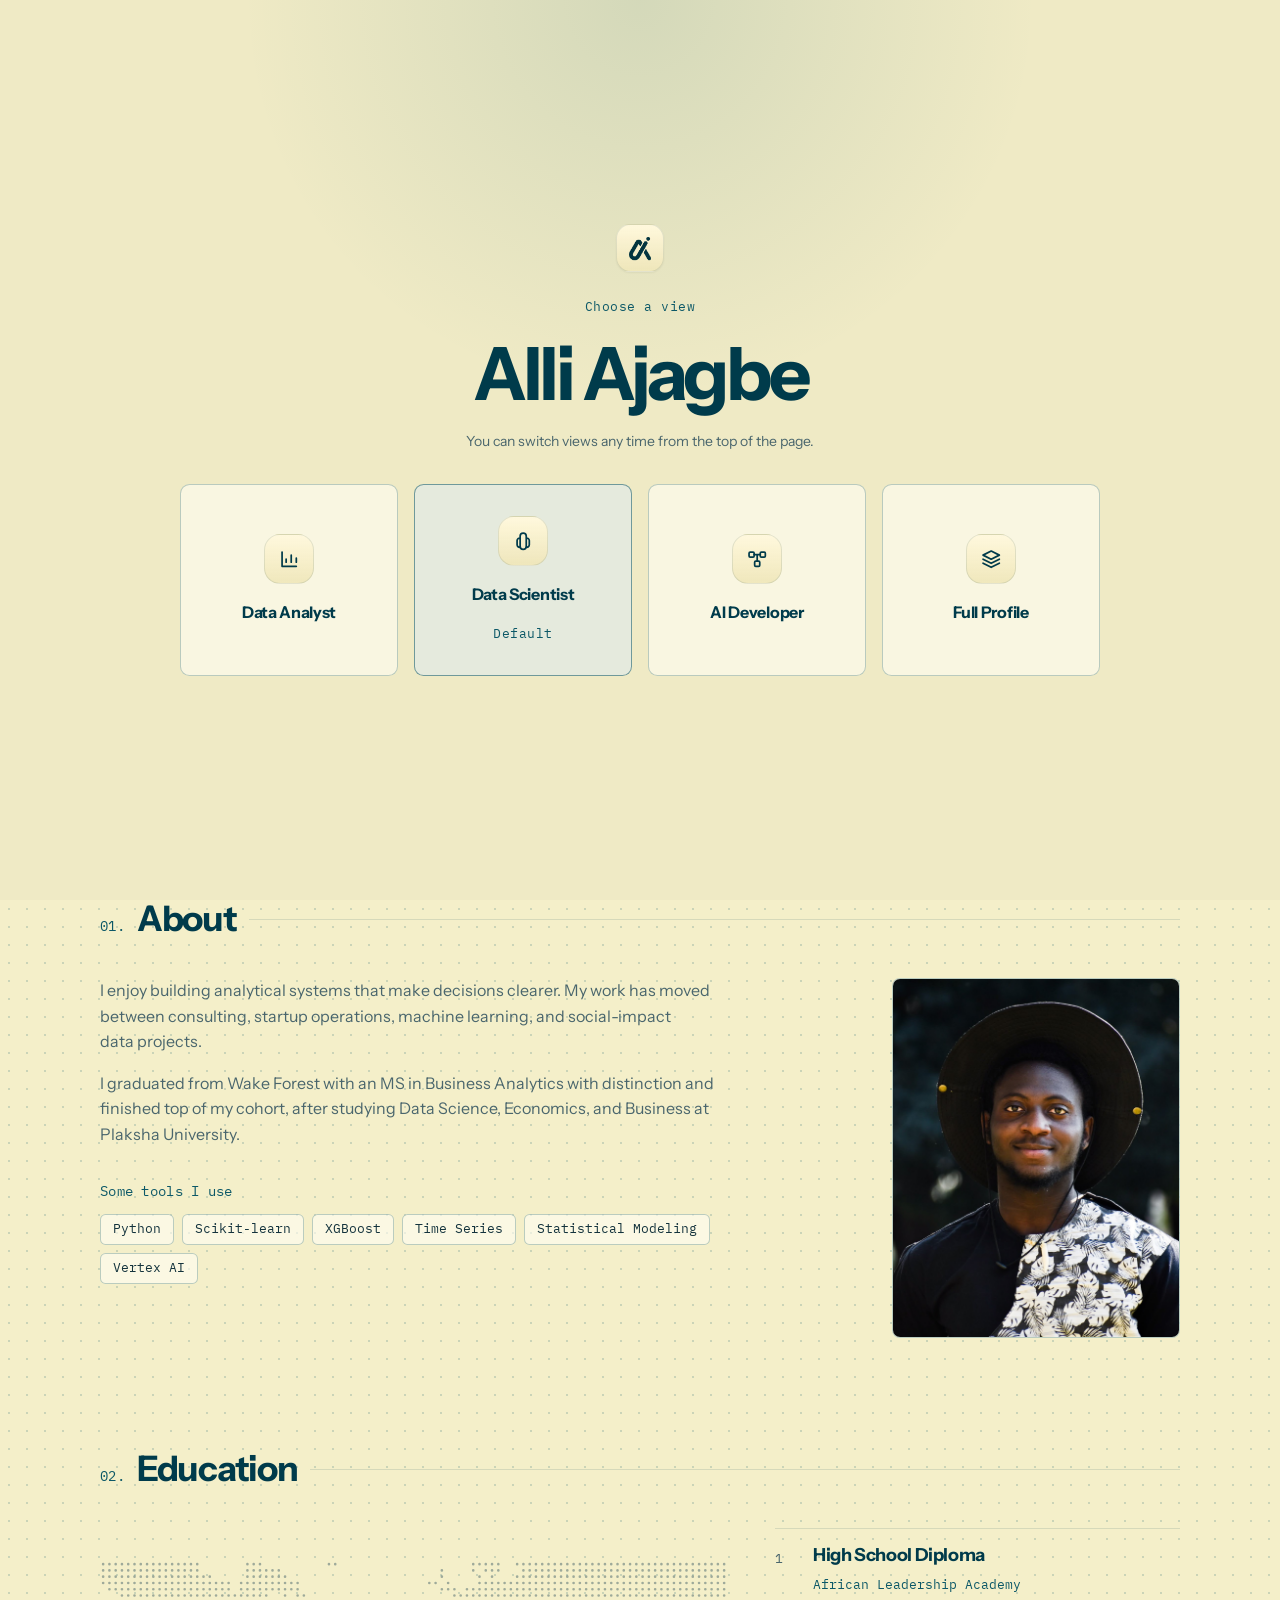
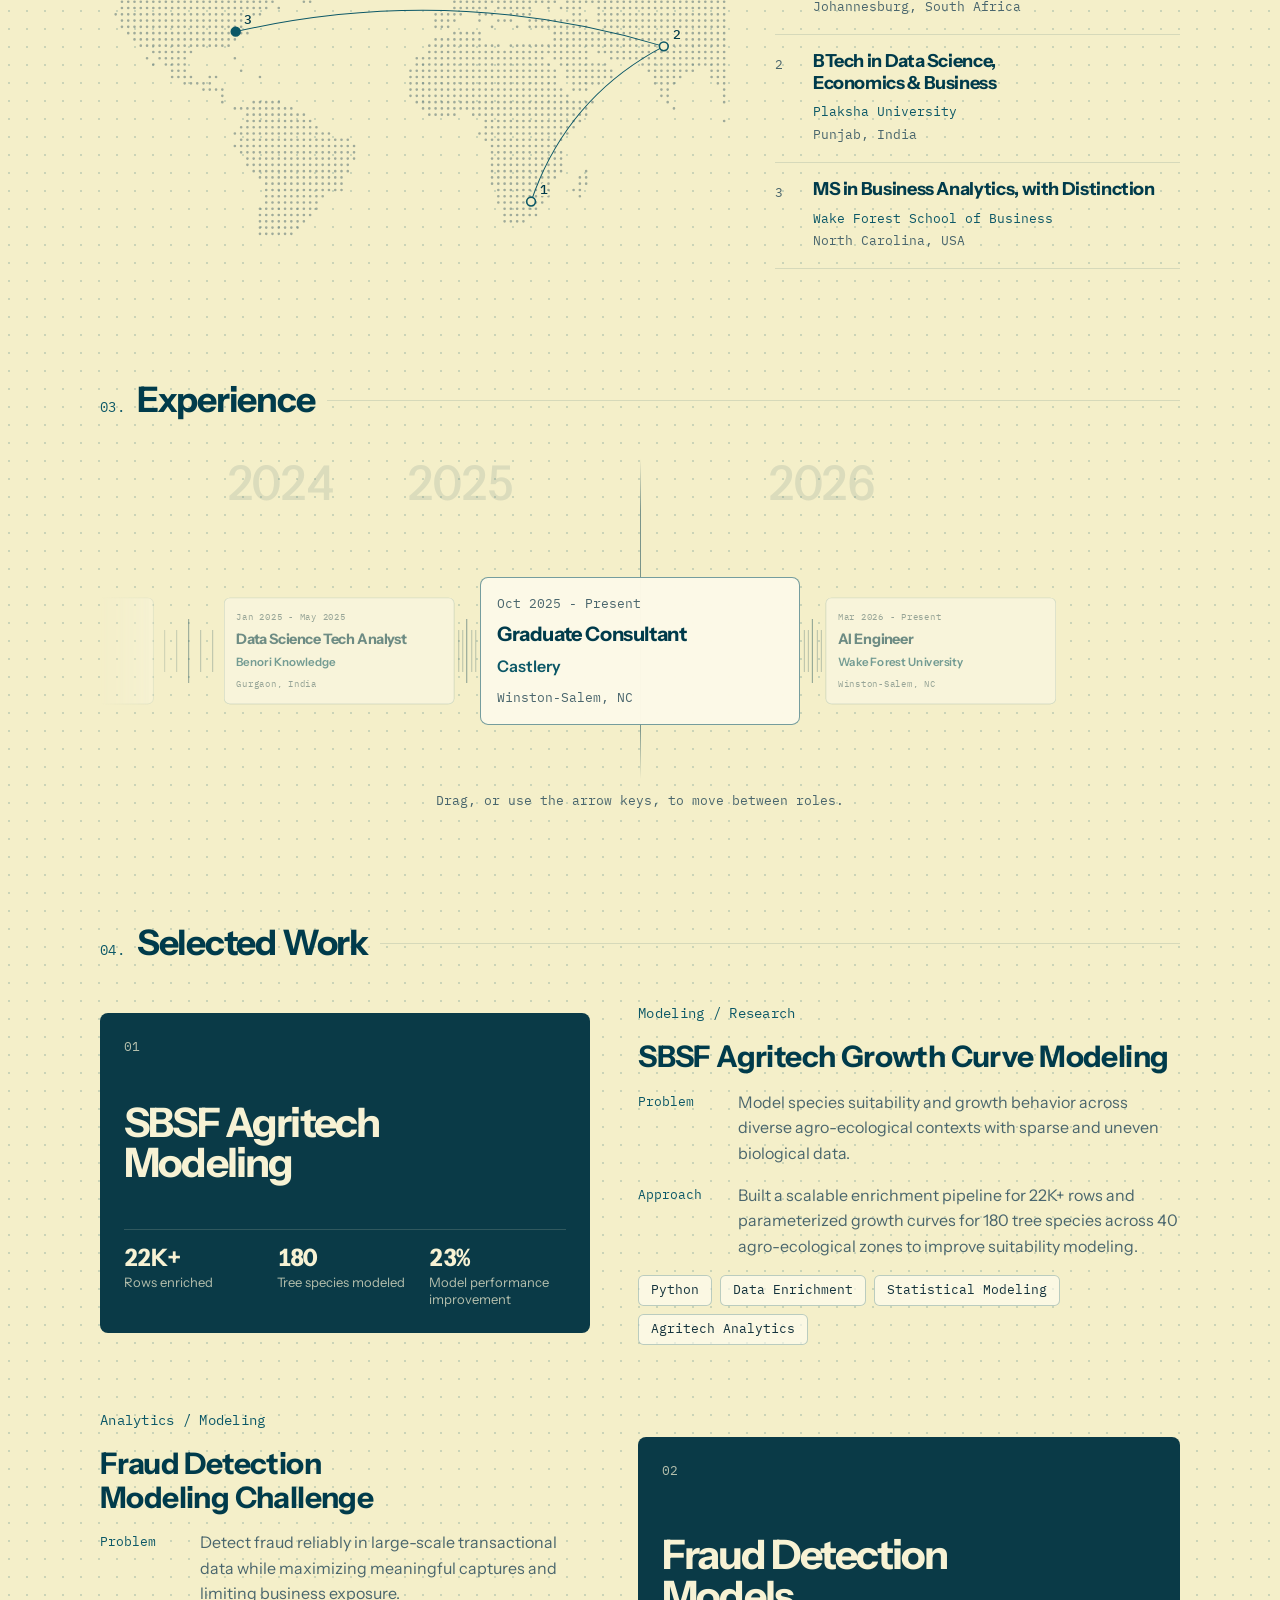
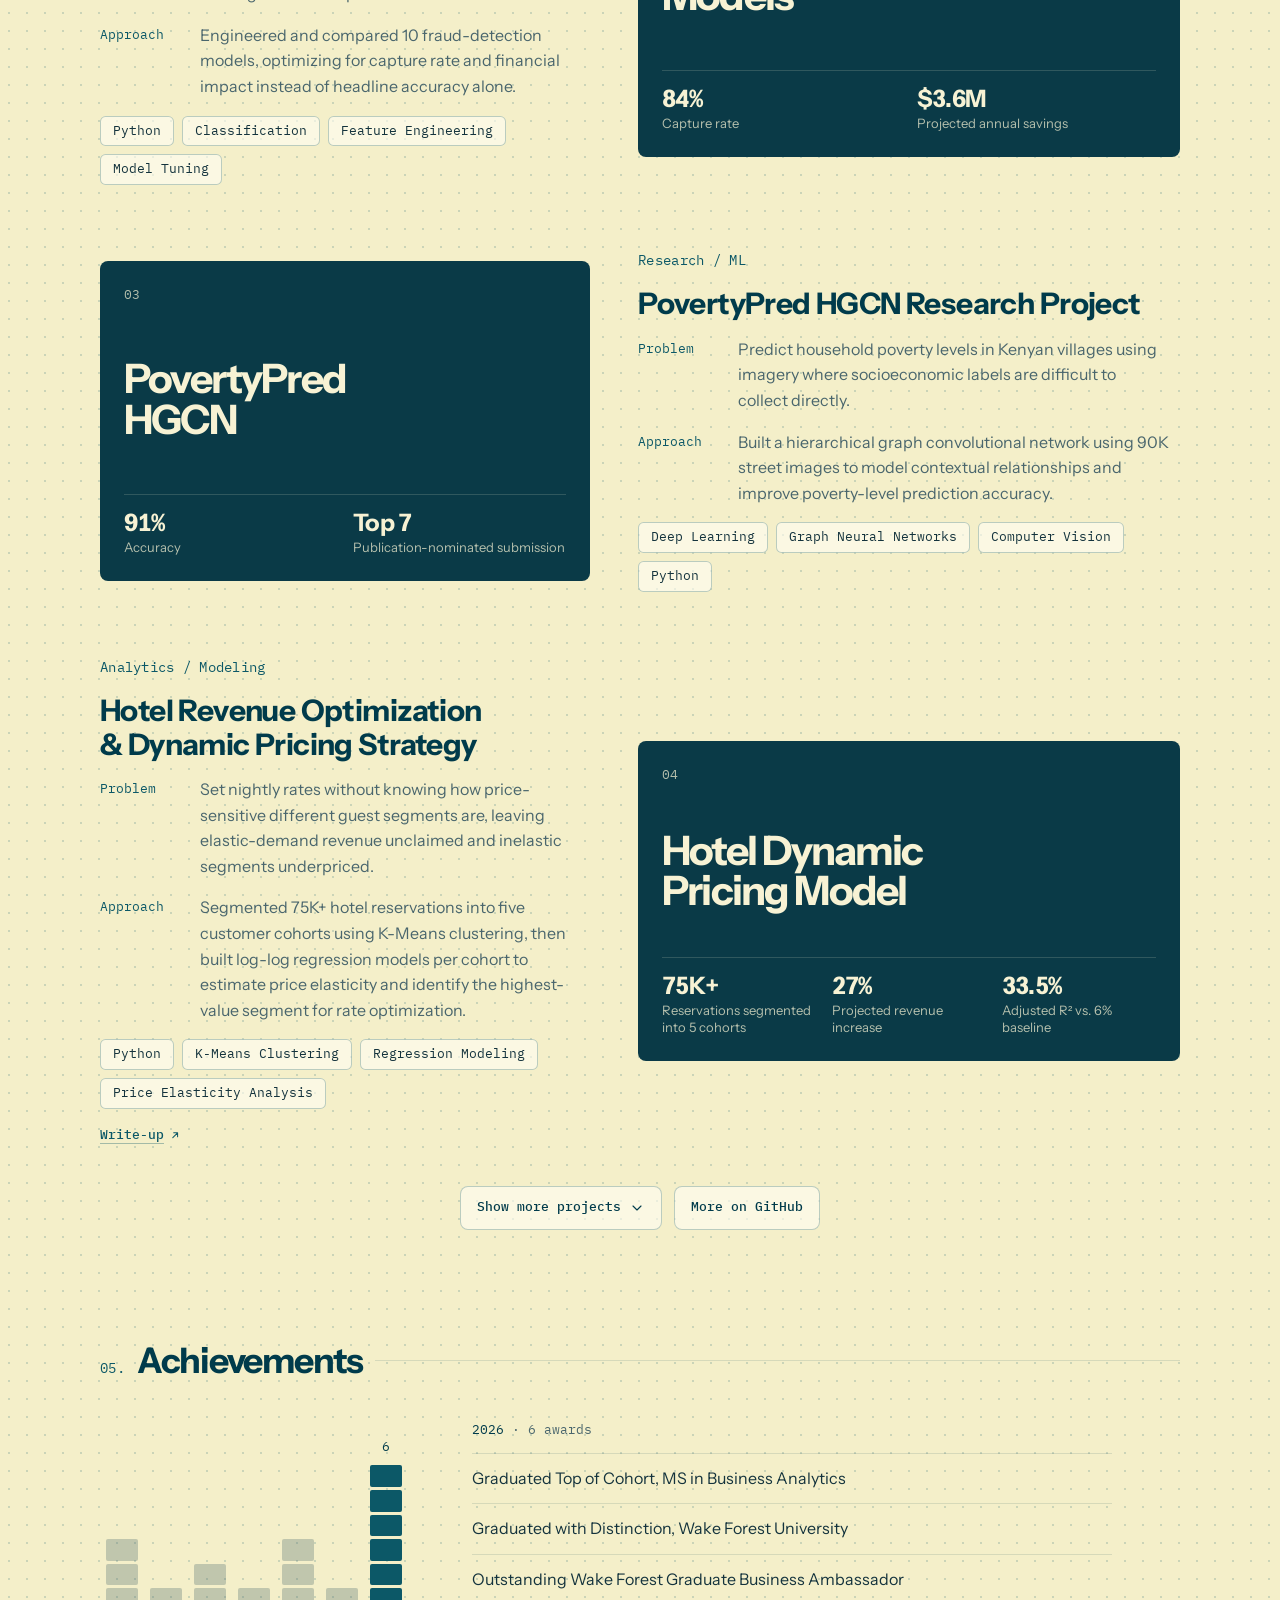
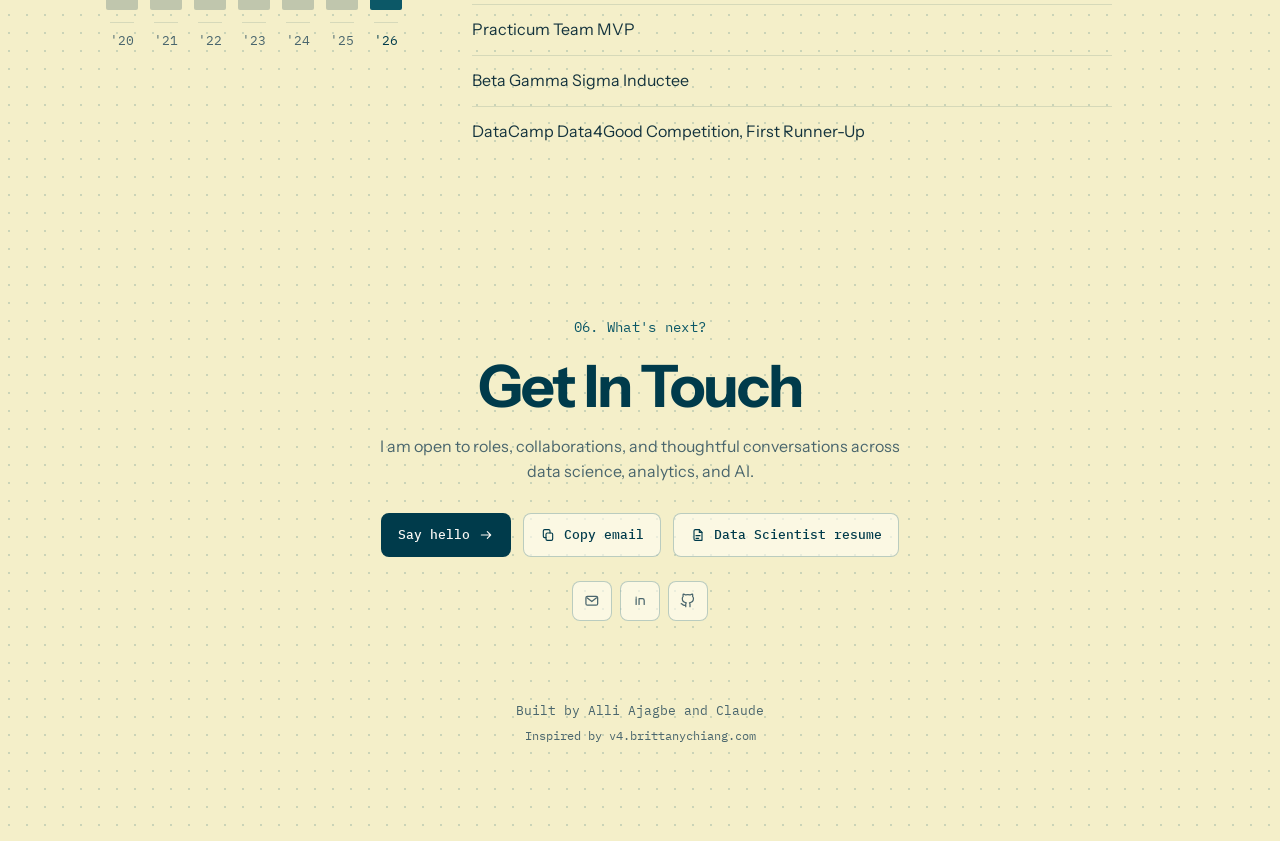
==== commit bc000193: "Trim hero and experience copy, enlarge school on map hover, add Founder Forward link" ====
--- a/index.html
+++ b/index.html
@@ -43,7 +43,7 @@
         }
       })();
     </script>
-    <link rel="stylesheet" href="/styles.css?v=20261117a" />
+    <link rel="stylesheet" href="/styles.css?v=20261118a" />
   </head>
   <body data-page="home">
     <a class="skip-link" href="#top">Skip to content</a>
@@ -170,7 +170,6 @@
             <div class="editor-home__experience">
               <div class="be-timeline" id="home-experience-timeline" role="group" aria-label="Experience timeline" aria-describedby="home-experience-hint"></div>
               <p class="editor-home__timeline-hint" id="home-experience-hint">Drag, or use the arrow keys, to move between roles.</p>
-              <div class="editor-home__tab-panel" id="home-experience-panel" aria-live="polite"></div>
             </div>
           </div>
         </section>
@@ -232,8 +231,8 @@
       </footer>
     </div>
 
-    <script src="/content.js?v=20261117a" defer></script>
-    <script src="/map-data.js?v=20261117a" defer></script>
-    <script src="/script.js?v=20261117a" defer></script>
+    <script src="/content.js?v=20261118a" defer></script>
+    <script src="/map-data.js?v=20261118a" defer></script>
+    <script src="/script.js?v=20261118a" defer></script>
   </body>
 </html>
--- a/styles.css
+++ b/styles.css
@@ -3505,6 +3505,16 @@
   color: var(--accent);
 }
 
+/* Hovering a pin (or the row) lifts the matching school slightly. */
+.edu-stops__item > div {
+  transform-origin: left center;
+  transition: transform 300ms var(--ease-out);
+}
+
+.edu-stops__item.is-active > div {
+  transform: scale(1.04);
+}
+
 .edu-stops__item h3 {
   font-size: var(--fs-lg);
   line-height: 1.2;
@@ -4393,6 +4403,10 @@
 }
 
 @media (prefers-reduced-motion: reduce) {
+  .edu-stops__item.is-active > div {
+    transform: none;
+  }
+
   body[data-page="home"] [data-animate] {
     opacity: 1;
     transform: none;
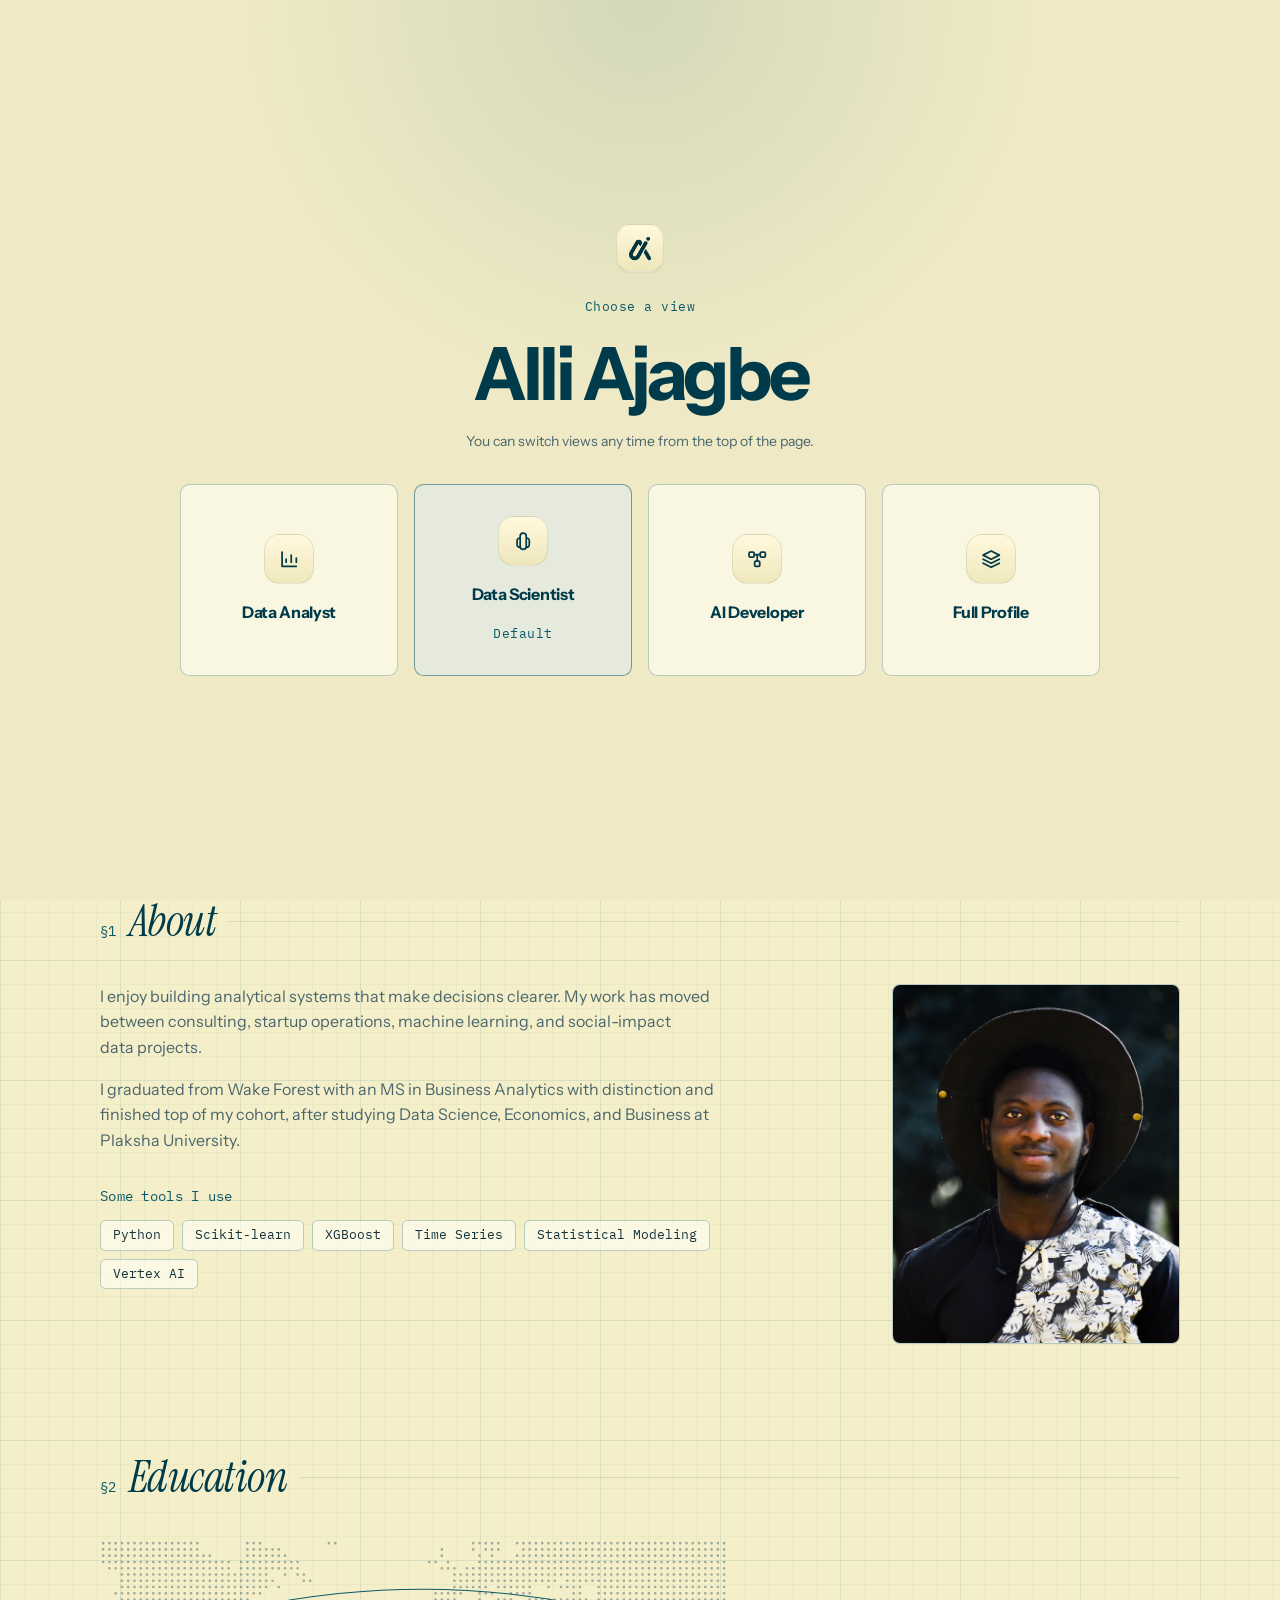
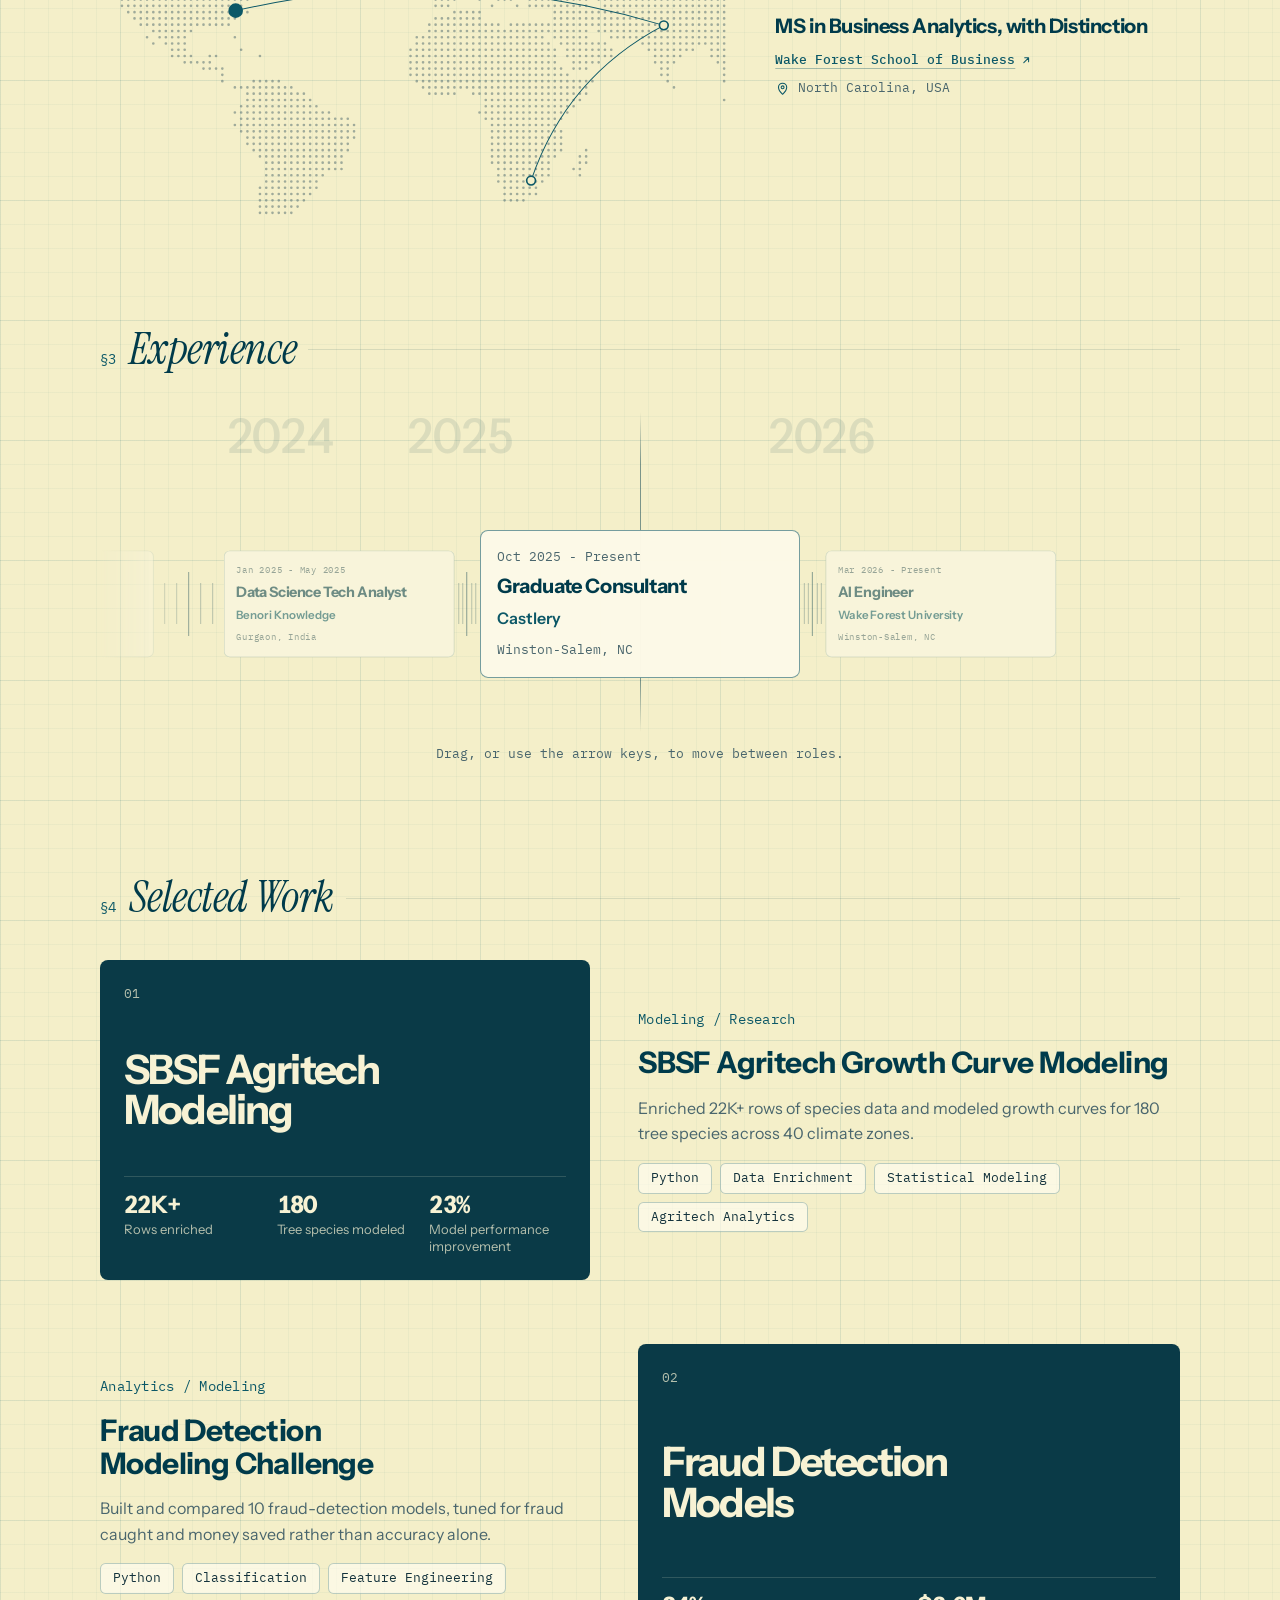
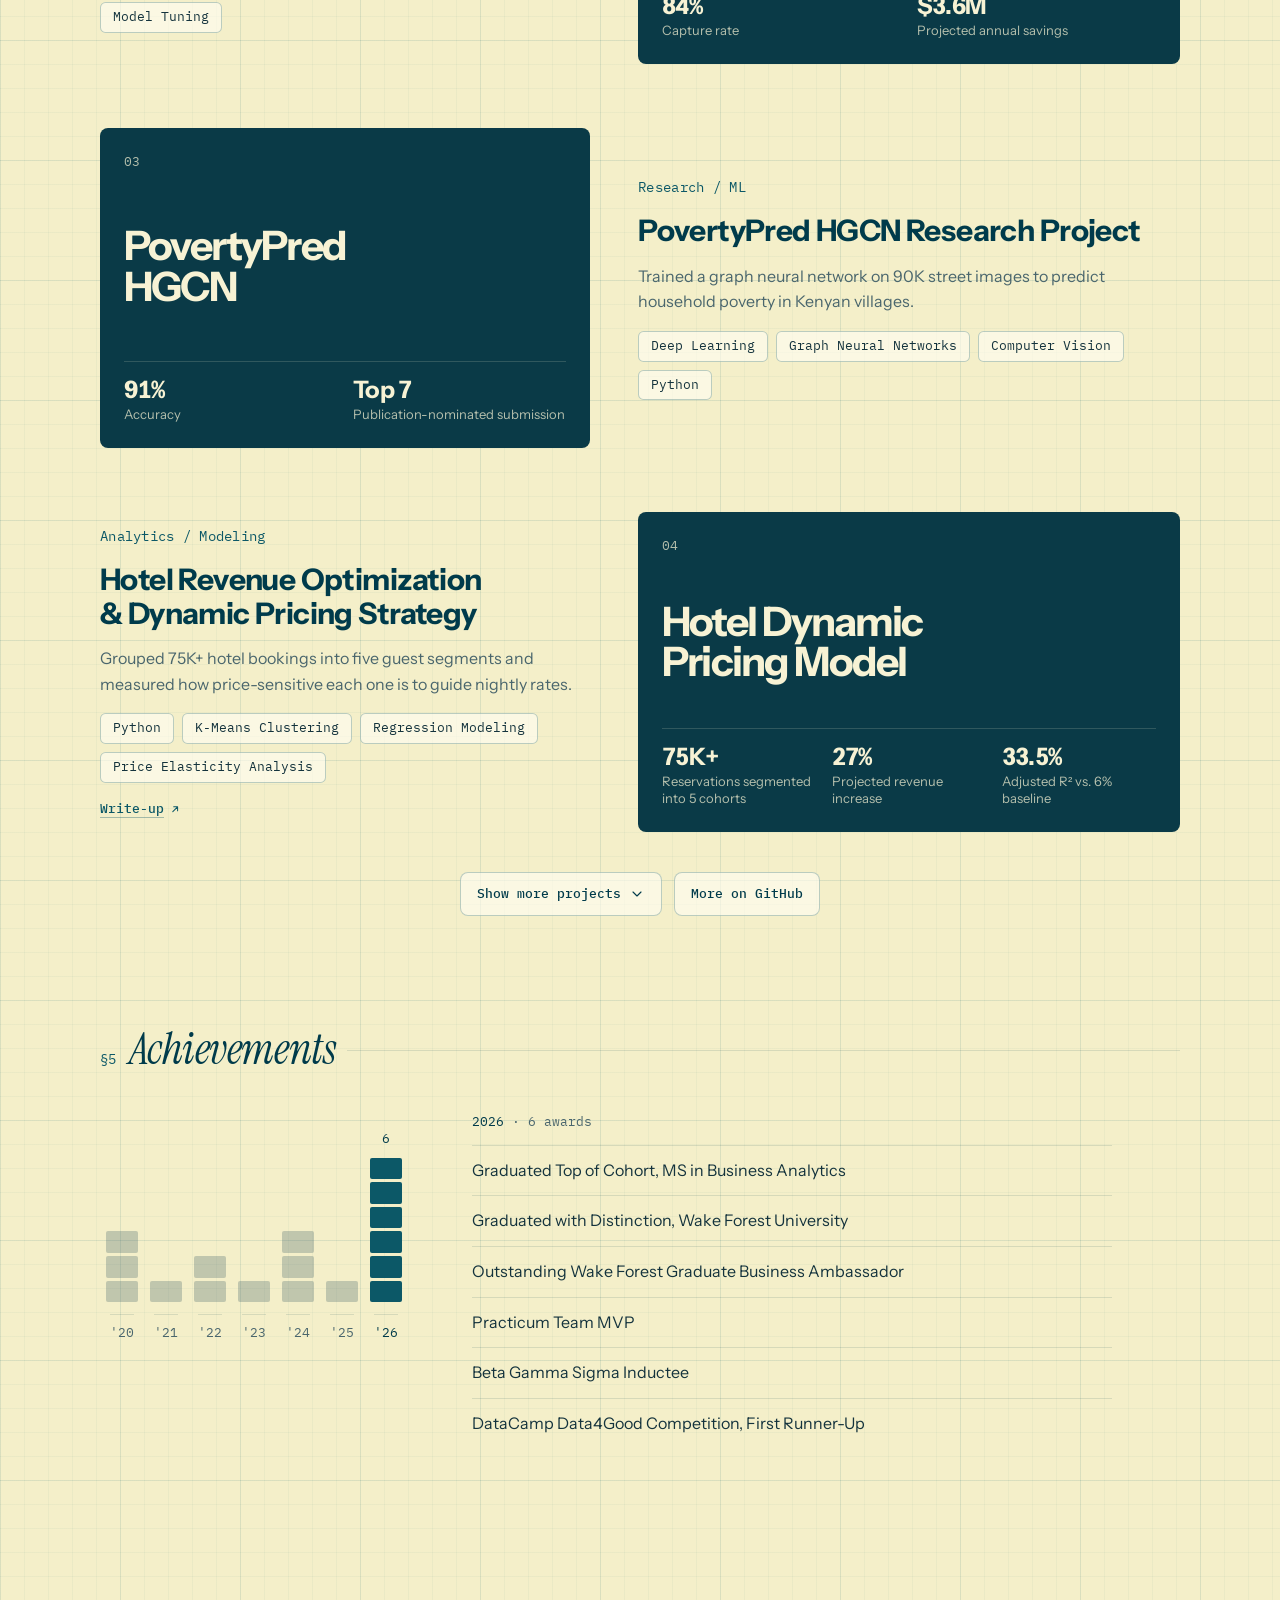
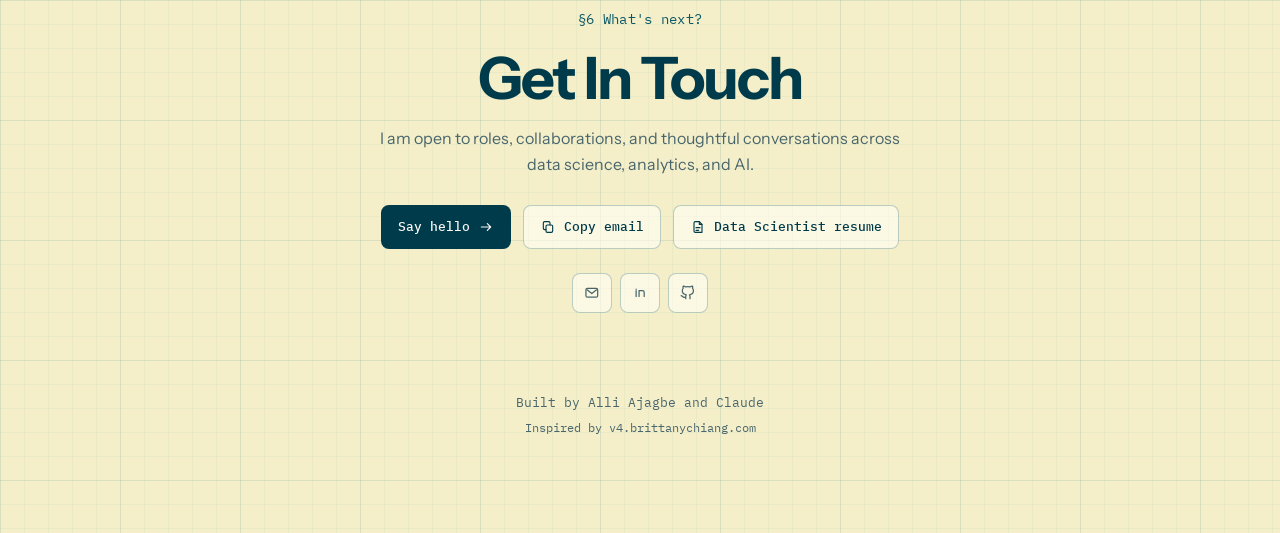
==== commit 2986053e: "Give each view its own texture and type, add margin dot field, Wallet-style work stack on phones, ma" ====
--- a/index.html
+++ b/index.html
@@ -28,7 +28,7 @@
     <link rel="preconnect" href="https://fonts.googleapis.com" />
     <link rel="preconnect" href="https://fonts.gstatic.com" crossorigin />
     <link
-      href="https://fonts.googleapis.com/css2?family=IBM+Plex+Mono:wght@400;500&family=Instrument+Sans:wght@400;500;600;700&display=swap"
+      href="https://fonts.googleapis.com/css2?family=IBM+Plex+Mono:wght@400;500&family=Instrument+Serif:ital@1&family=Instrument+Sans:wght@400;500;600;700&display=swap"
       rel="stylesheet"
     />
     <link rel="icon" type="image/png" href="/alliajagbe%20logo/2.png?v=20260404f" />
@@ -38,15 +38,18 @@
           const storedTheme = localStorage.getItem("portfolio-theme");
           const prefersDark = window.matchMedia("(prefers-color-scheme: dark)").matches;
           document.documentElement.dataset.theme = storedTheme || (prefersDark ? "dark" : "light");
+          // Matches profile.defaultModeId in content.js for first visits.
+          document.documentElement.dataset.view = localStorage.getItem("portfolio-mode") || "scientist";
         } catch (error) {
           document.documentElement.dataset.theme = "light";
         }
       })();
     </script>
-    <link rel="stylesheet" href="/styles.css?v=20261118a" />
+    <link rel="stylesheet" href="/styles.css?v=20261120b" />
   </head>
   <body data-page="home">
     <a class="skip-link" href="#top">Skip to content</a>
+    <canvas class="ambient-field" id="ambient-field" aria-hidden="true"></canvas>
     <div class="site-shell">
       <div class="scroll-progress" aria-hidden="true"><span id="scroll-progress-bar"></span></div>
       <div class="brand-intro" id="brand-intro" aria-hidden="true">
@@ -231,8 +234,8 @@
       </footer>
     </div>
 
-    <script src="/content.js?v=20261118a" defer></script>
-    <script src="/map-data.js?v=20261118a" defer></script>
-    <script src="/script.js?v=20261118a" defer></script>
+    <script src="/content.js?v=20261120b" defer></script>
+    <script src="/map-data.js?v=20261120b" defer></script>
+    <script src="/script.js?v=20261120b" defer></script>
   </body>
 </html>
--- a/styles.css
+++ b/styles.css
@@ -3319,7 +3319,7 @@
 }
 
 .editor-home__hero-actions {
-  margin-top: 0.5rem;
+  margin-top: 1rem;
 }
 
 .editor-home__section {
@@ -3445,7 +3445,7 @@
   transition: opacity 240ms var(--ease-out) calc(150ms + var(--i) * 800ms);
 }
 
-.edu-map__pin circle {
+.edu-map__dot {
   fill: var(--bg);
   stroke: var(--accent);
   stroke-width: 2.6;
@@ -3454,85 +3454,85 @@
   transition: transform 220ms var(--ease-out);
 }
 
-.edu-map__pin.is-latest circle,
-.edu-map__pin.is-active circle {
+.edu-map__pin.is-active .edu-map__dot {
   fill: var(--accent);
 }
 
-.edu-map__pin.is-active circle {
+.edu-map__pin.is-active .edu-map__dot {
   transform: scale(1.4);
 }
 
-.edu-map__pin text {
-  fill: var(--heading);
-  font-family: var(--mono);
-  font-size: 21px;
-  font-weight: 500;
-  paint-order: stroke;
-  stroke: var(--bg);
-  stroke-width: 6px;
-  stroke-linejoin: round;
-}
-
-.edu-stops {
-  display: grid;
-  margin: 0;
-  padding: 0;
-  list-style: none;
-}
-
-.edu-stops__item {
-  display: grid;
-  grid-template-columns: 1.6rem minmax(0, 1fr);
-  gap: 0.75rem;
-  padding: 1rem 0;
-  border-top: 1px solid var(--border);
-}
-
-.edu-stops__item:last-child {
-  border-bottom: 1px solid var(--border);
-}
-
-.edu-stops__number {
-  padding-top: 0.25rem;
-  font-family: var(--mono);
-  font-size: var(--fs-sm);
-  color: var(--text-soft);
-  transition: color 200ms var(--ease-out);
-}
-
-.edu-stops__item.is-active .edu-stops__number {
-  color: var(--accent);
-}
-
-/* Hovering a pin (or the row) lifts the matching school slightly. */
-.edu-stops__item > div {
-  transform-origin: left center;
-  transition: transform 300ms var(--ease-out);
-}
-
-.edu-stops__item.is-active > div {
-  transform: scale(1.04);
-}
-
-.edu-stops__item h3 {
-  font-size: var(--fs-lg);
+
+.edu-map__pin {
+  cursor: pointer;
+  outline: none;
+}
+
+.edu-map__hit {
+  fill: transparent;
+  stroke: none;
+}
+
+body[data-page="home"] .edu-map__pin:focus-visible {
+  outline: none;
+}
+
+.edu-map__pin:focus-visible .edu-map__dot {
+  stroke-width: 4;
+}
+
+/* One school at a time, chosen from the map. */
+.edu-detail {
+  display: grid;
+  gap: 1.5rem;
+  align-content: center;
+  min-width: 0;
+}
+
+.edu-panel {
+  min-height: 8rem;
+}
+
+.edu-panel__body {
+  display: grid;
+  justify-items: start;
+  gap: 0.5rem;
+  animation: eduPanelIn 240ms var(--ease-out);
+}
+
+@keyframes eduPanelIn {
+  from {
+    opacity: 0;
+    transform: translateY(4px);
+  }
+}
+
+.edu-panel h3 {
+  font-size: var(--fs-xl);
   line-height: 1.2;
   text-wrap: balance;
 }
 
-.edu-stops__school {
-  margin-top: 0.5rem;
+.edu-panel__school {
+  margin-top: 0.25rem;
   font-family: var(--mono);
   font-size: var(--fs-sm);
   color: var(--accent);
 }
 
-.edu-stops__place {
-  margin-top: 0.125rem;
+.edu-panel__place {
+  display: inline-flex;
+  align-items: center;
+  gap: 0.5rem;
+  color: var(--text-soft);
   font-family: var(--mono);
   font-size: var(--fs-sm);
-  color: var(--text-soft);
+}
+
+.edu-panel__place svg {
+  width: 0.95rem;
+  height: 0.95rem;
+  color: var(--accent);
 }
 
 .editor-home__experience-meta {
@@ -3672,6 +3672,12 @@
   font-size: clamp(1.5rem, 1.3rem + 0.7vw, 1.95rem);
   line-height: 1.12;
   text-wrap: balance;
+}
+
+.work-feature__summary {
+  max-width: 34rem;
+  color: var(--text-soft);
+  text-wrap: pretty;
 }
 
 .work-feature__detail {
@@ -4225,11 +4231,8 @@
     gap: 2rem;
   }
 
-  .edu-map__pin text {
-    font-size: 30px;
-  }
-
-  .edu-map__pin circle {
+
+  .edu-map__dot {
     r: 9px;
   }
 
@@ -4403,8 +4406,8 @@
 }
 
 @media (prefers-reduced-motion: reduce) {
-  .edu-stops__item.is-active > div {
-    transform: none;
+  .edu-panel__body {
+    animation: none;
   }
 
   body[data-page="home"] [data-animate] {
@@ -4587,3 +4590,220 @@
 }
 
 .terminal__input::placeholder { color: #30363d; }
+
+/* ─── Home: view worlds ──────────────────────────────────────
+   Every view keeps the site palette; each one adds its own texture,
+   a type accent and its own section numbers. Full Profile is the base. */
+[data-view="analyst"] {
+  --view-texture:
+    linear-gradient(90deg, transparent 2.5rem, color-mix(in srgb, var(--accent) 22%, transparent) 2.5rem, color-mix(in srgb, var(--accent) 22%, transparent) calc(2.5rem + 1px), transparent calc(2.5rem + 1px)),
+    repeating-linear-gradient(180deg, transparent 0 calc(2rem - 1px), color-mix(in srgb, var(--accent) 9%, transparent) calc(2rem - 1px) 2rem);
+  --view-texture-size: auto;
+}
+
+[data-view="scientist"] {
+  --h2-font: "Instrument Serif", Georgia, serif;
+  --h2-style: italic;
+  --h2-weight: 400;
+  --h2-tracking: -0.01em;
+  --view-texture:
+    linear-gradient(color-mix(in srgb, var(--accent) 8%, transparent) 1px, transparent 1px),
+    linear-gradient(90deg, color-mix(in srgb, var(--accent) 8%, transparent) 1px, transparent 1px),
+    linear-gradient(color-mix(in srgb, var(--accent) 4%, transparent) 1px, transparent 1px),
+    linear-gradient(90deg, color-mix(in srgb, var(--accent) 4%, transparent) 1px, transparent 1px);
+  --view-texture-size: 120px 120px, 120px 120px, 24px 24px, 24px 24px;
+}
+
+[data-view="ai-developer"] {
+  --h2-font: var(--mono);
+  --h2-weight: 500;
+  --h2-tracking: -0.02em;
+  --view-texture: radial-gradient(circle, color-mix(in srgb, var(--accent) 26%, transparent) 1px, transparent 1.2px);
+  --view-texture-size: 22px 22px;
+}
+
+[data-view="analyst"] body[data-page="home"],
+[data-view="scientist"] body[data-page="home"],
+[data-view="ai-developer"] body[data-page="home"] {
+  background-image: var(--view-texture);
+  background-size: var(--view-texture-size);
+}
+
+body[data-page="home"] .editor-home__heading h2 {
+  position: relative;
+  font-family: var(--h2-font, inherit);
+  font-style: var(--h2-style, normal);
+  font-weight: var(--h2-weight, 700);
+  letter-spacing: var(--h2-tracking, -0.035em);
+}
+
+[data-view="scientist"] body[data-page="home"] .editor-home__heading h2 {
+  font-size: clamp(2.1rem, 1.7rem + 1.3vw, 2.75rem);
+  line-height: 1;
+}
+
+[data-view="ai-developer"] body[data-page="home"] .editor-home__heading h2 {
+  font-size: clamp(1.5rem, 1.3rem + 0.8vw, 1.875rem);
+}
+
+/* Analyst: report tabs, tabular figures, ledger rows on hover. */
+[data-view="analyst"] .editor-home__number {
+  padding: 0.125rem 0.5rem;
+  border: 1px solid color-mix(in srgb, var(--accent) 40%, transparent);
+  border-radius: 0.25rem;
+  font-size: var(--fs-sm);
+}
+
+[data-view="analyst"] body[data-page="home"] {
+  font-variant-numeric: tabular-nums;
+}
+
+[data-view="analyst"] .editor-home__achievement-list li,
+[data-view="analyst"] .editor-home__mini-project {
+  transition: background-color 200ms var(--ease-out), transform 300ms var(--ease-out);
+}
+
+[data-view="analyst"] .editor-home__achievement-list li:hover,
+[data-view="analyst"] .editor-home__mini-project:hover {
+  background-color: var(--accent-soft);
+}
+
+[data-view="analyst"] .award-bar:hover {
+  background-color: var(--accent-soft);
+}
+
+/* Scientist: the figure caption reads like a journal plate. */
+[data-view="scientist"] .hero-field__caption {
+  font-family: "Instrument Serif", Georgia, serif;
+  font-style: italic;
+  font-size: var(--fs-md);
+}
+
+/* AI Developer: section titles type themselves out once. */
+.type-clip {
+  display: inline-block;
+}
+
+.editor-home__heading h2.is-typing .type-clip {
+  clip-path: inset(0 100% 0 0);
+  animation: typeIn calc(var(--chars) * 55ms) steps(var(--chars), end) forwards;
+}
+
+.editor-home__heading h2.is-typing::after {
+  content: "";
+  position: absolute;
+  left: 0;
+  bottom: 0.12em;
+  width: 0.55em;
+  height: 0.1em;
+  background: var(--accent);
+  animation:
+    caretMove calc(var(--chars) * 55ms) steps(var(--chars), end) forwards,
+    caretBlink 500ms step-end calc(var(--chars) * 55ms) 3 forwards;
+}
+
+@keyframes typeIn {
+  to {
+    clip-path: inset(0 0 0 0);
+  }
+}
+
+@keyframes caretMove {
+  to {
+    left: calc(100% + 0.125rem);
+  }
+}
+
+@keyframes caretBlink {
+  50% {
+    opacity: 0;
+  }
+  100% {
+    opacity: 0;
+  }
+}
+
+/* Switching view: the new look wipes outward from the tab that was picked. */
+html[data-vt="view"]::view-transition-old(root) {
+  animation: none;
+}
+
+html[data-vt="view"]::view-transition-new(root) {
+  animation: viewWipe 560ms var(--ease-out);
+}
+
+@keyframes viewWipe {
+  from {
+    clip-path: inset(0 calc(100% - var(--vt-x, 50%)) 0 var(--vt-x, 50%));
+  }
+  to {
+    clip-path: inset(0 0 0 0);
+  }
+}
+
+/* Ambient field in the page margins. */
+.ambient-field {
+  position: fixed;
+  inset: 0;
+  z-index: -1;
+  width: 100vw;
+  height: 100vh;
+  pointer-events: none;
+}
+
+@media (max-width: 640px) {
+  /* The ledger margin rule would cut through content on a phone. */
+  [data-view="analyst"] {
+    --view-texture: repeating-linear-gradient(180deg, transparent 0 calc(2rem - 1px), color-mix(in srgb, var(--accent) 9%, transparent) calc(2rem - 1px) 2rem);
+  }
+}
+
+@media (prefers-reduced-motion: reduce) {
+  .editor-home__heading h2.is-typing .type-clip,
+  .editor-home__heading h2.is-typing::after {
+    animation: none;
+    clip-path: none;
+  }
+}
+
+/* Phones: featured work as a Wallet-style stack. Cards stick on arrival; the next one
+   slides over, and the covered card settles back and dims (--cover goes 0 → 1). */
+@media (max-width: 640px) {
+  .editor-home__featured-work.is-stack {
+    gap: 1.5rem;
+  }
+
+  .is-stack .work-feature {
+    position: sticky;
+    top: var(--stick, 1rem);
+    gap: 1rem;
+    padding: 0.5rem 0.5rem 1.5rem;
+    border: 1px solid var(--border);
+    border-radius: 1rem;
+    /* Opaque, so the card underneath doesn't show through. */
+    background: linear-gradient(var(--surface-strong), var(--surface-strong)), var(--bg);
+    box-shadow: 0 -6px 20px rgba(0, 0, 0, 0.06);
+    scale: calc(1 - var(--cover, 0) * 0.06);
+    transform-origin: 50% 0;
+    isolation: isolate;
+  }
+
+  .is-stack .work-feature::after {
+    content: "";
+    position: absolute;
+    inset: 0;
+    z-index: 2;
+    border-radius: inherit;
+    background: #000;
+    opacity: calc(var(--cover, 0) * 0.28);
+    pointer-events: none;
+  }
+
+  .is-stack .work-feature__copy {
+    padding: 0 0.5rem;
+  }
+
+  .is-stack .work-panel {
+    min-height: 15rem;
+  }
+}
